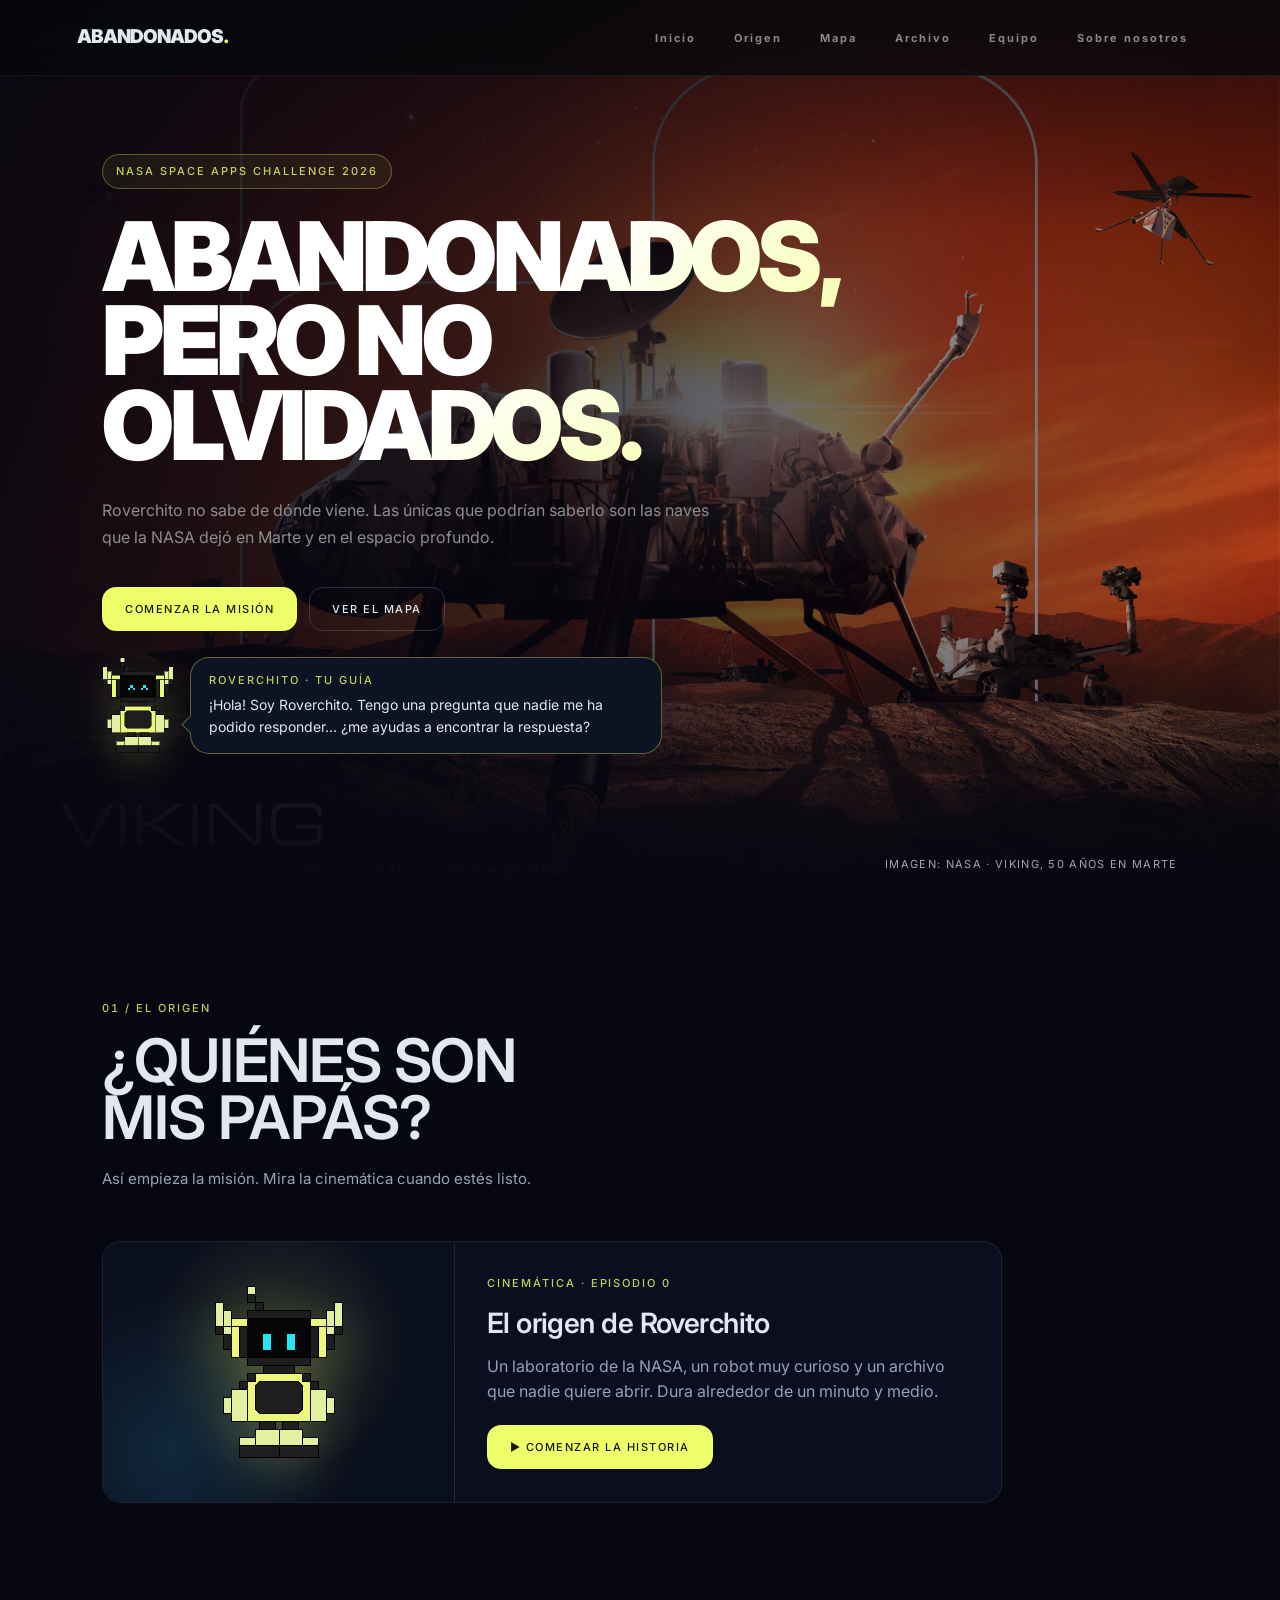
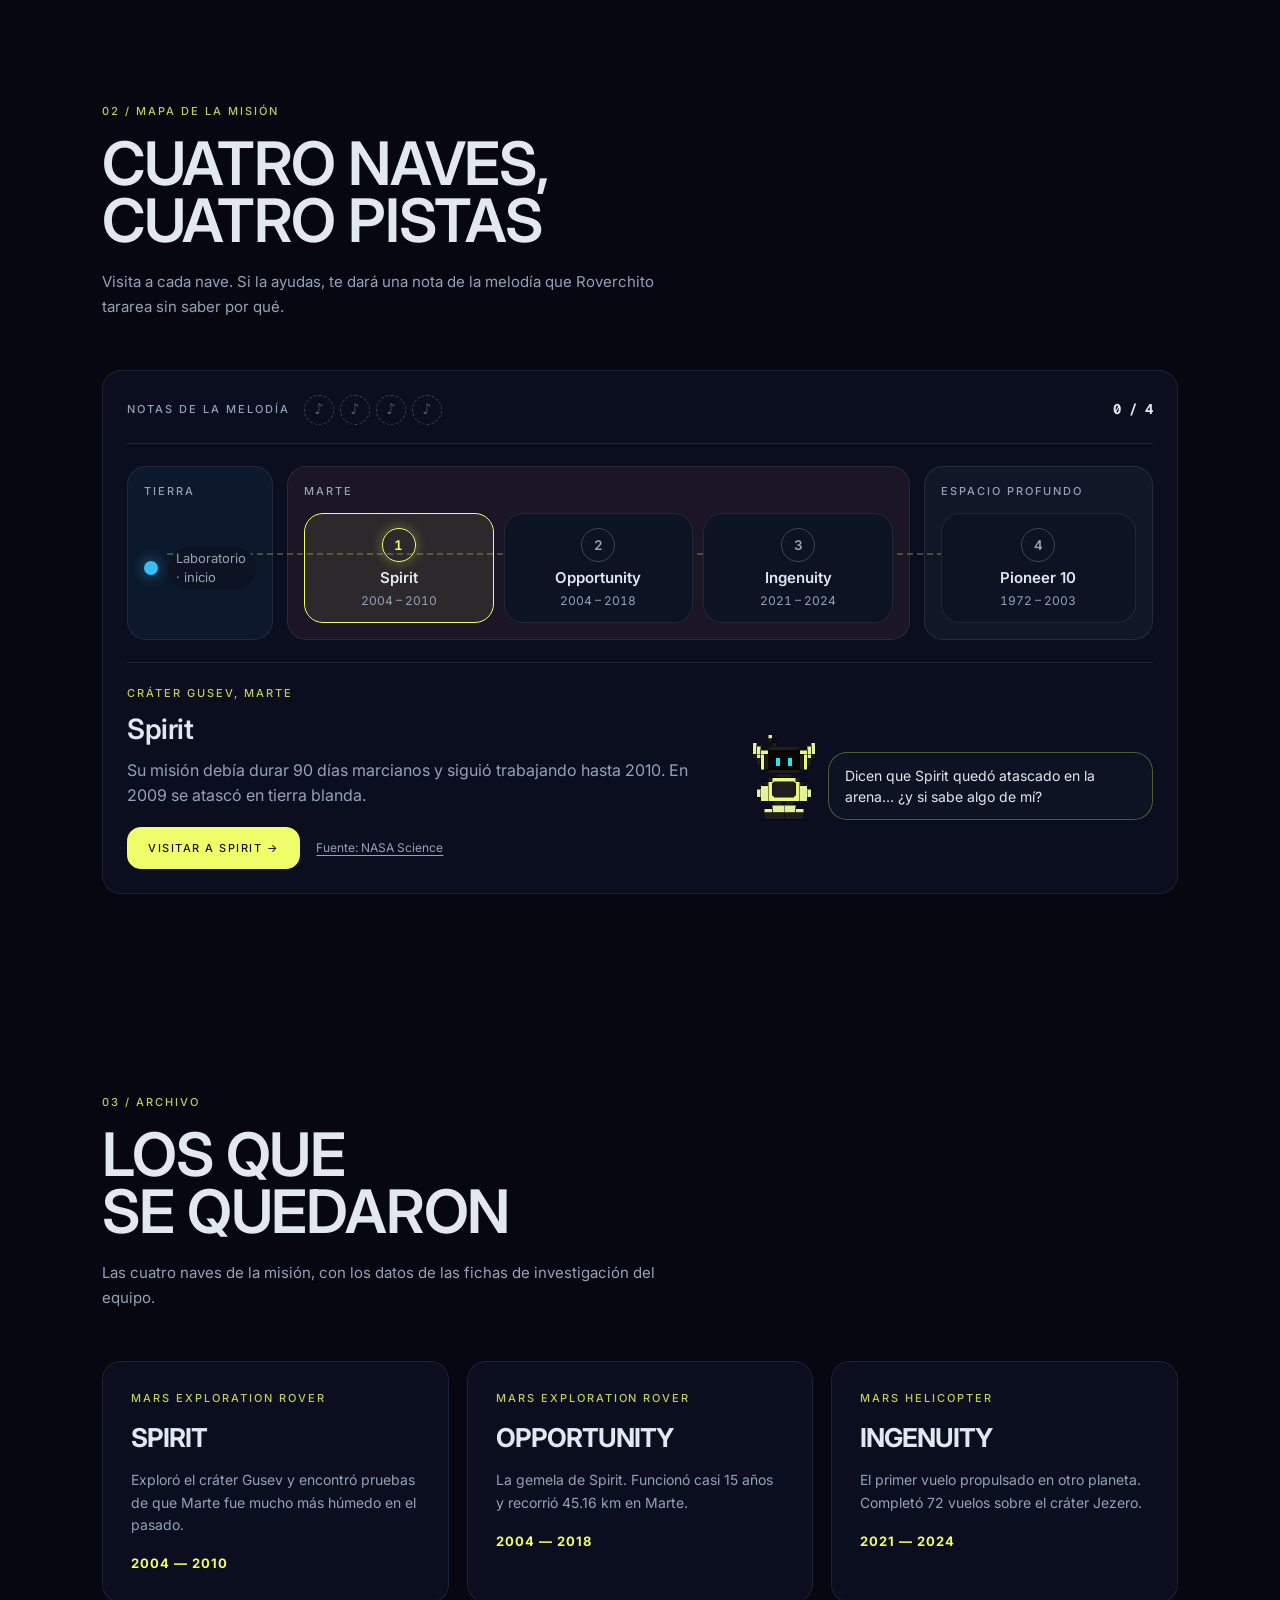
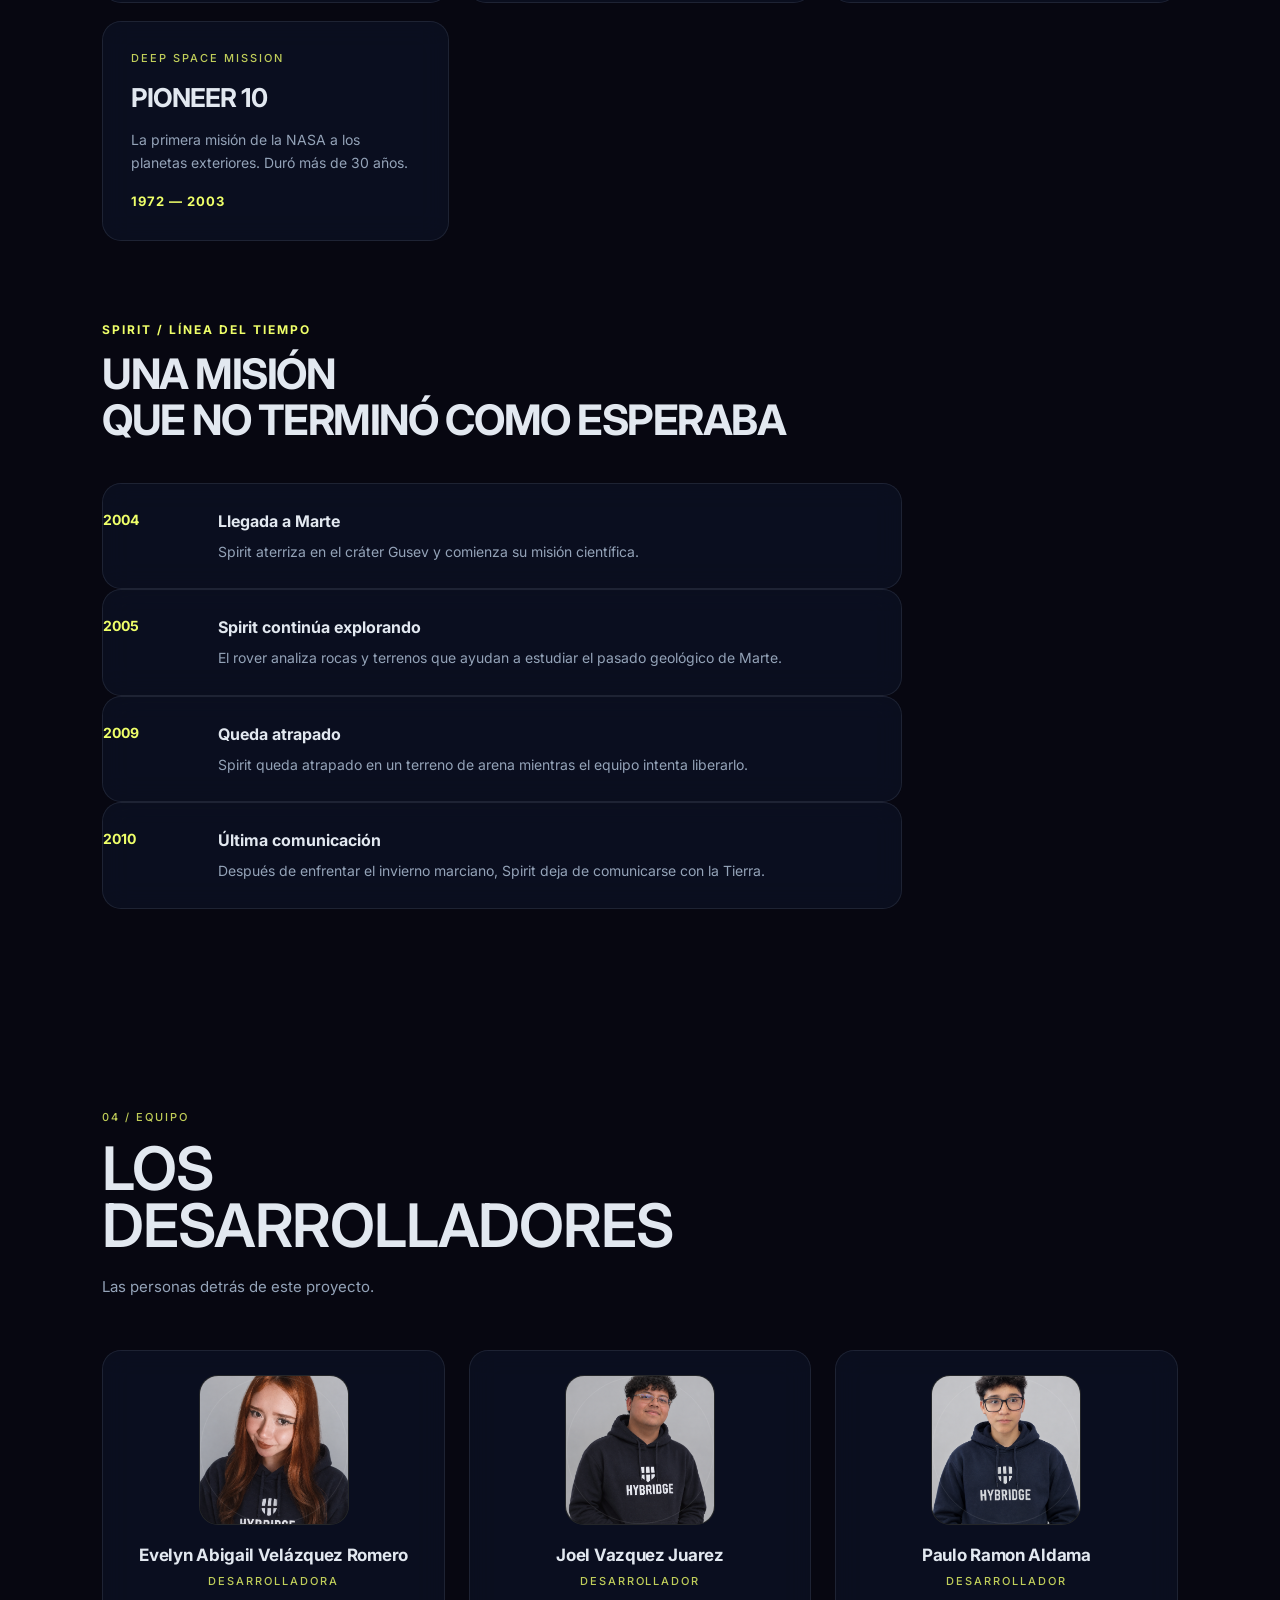
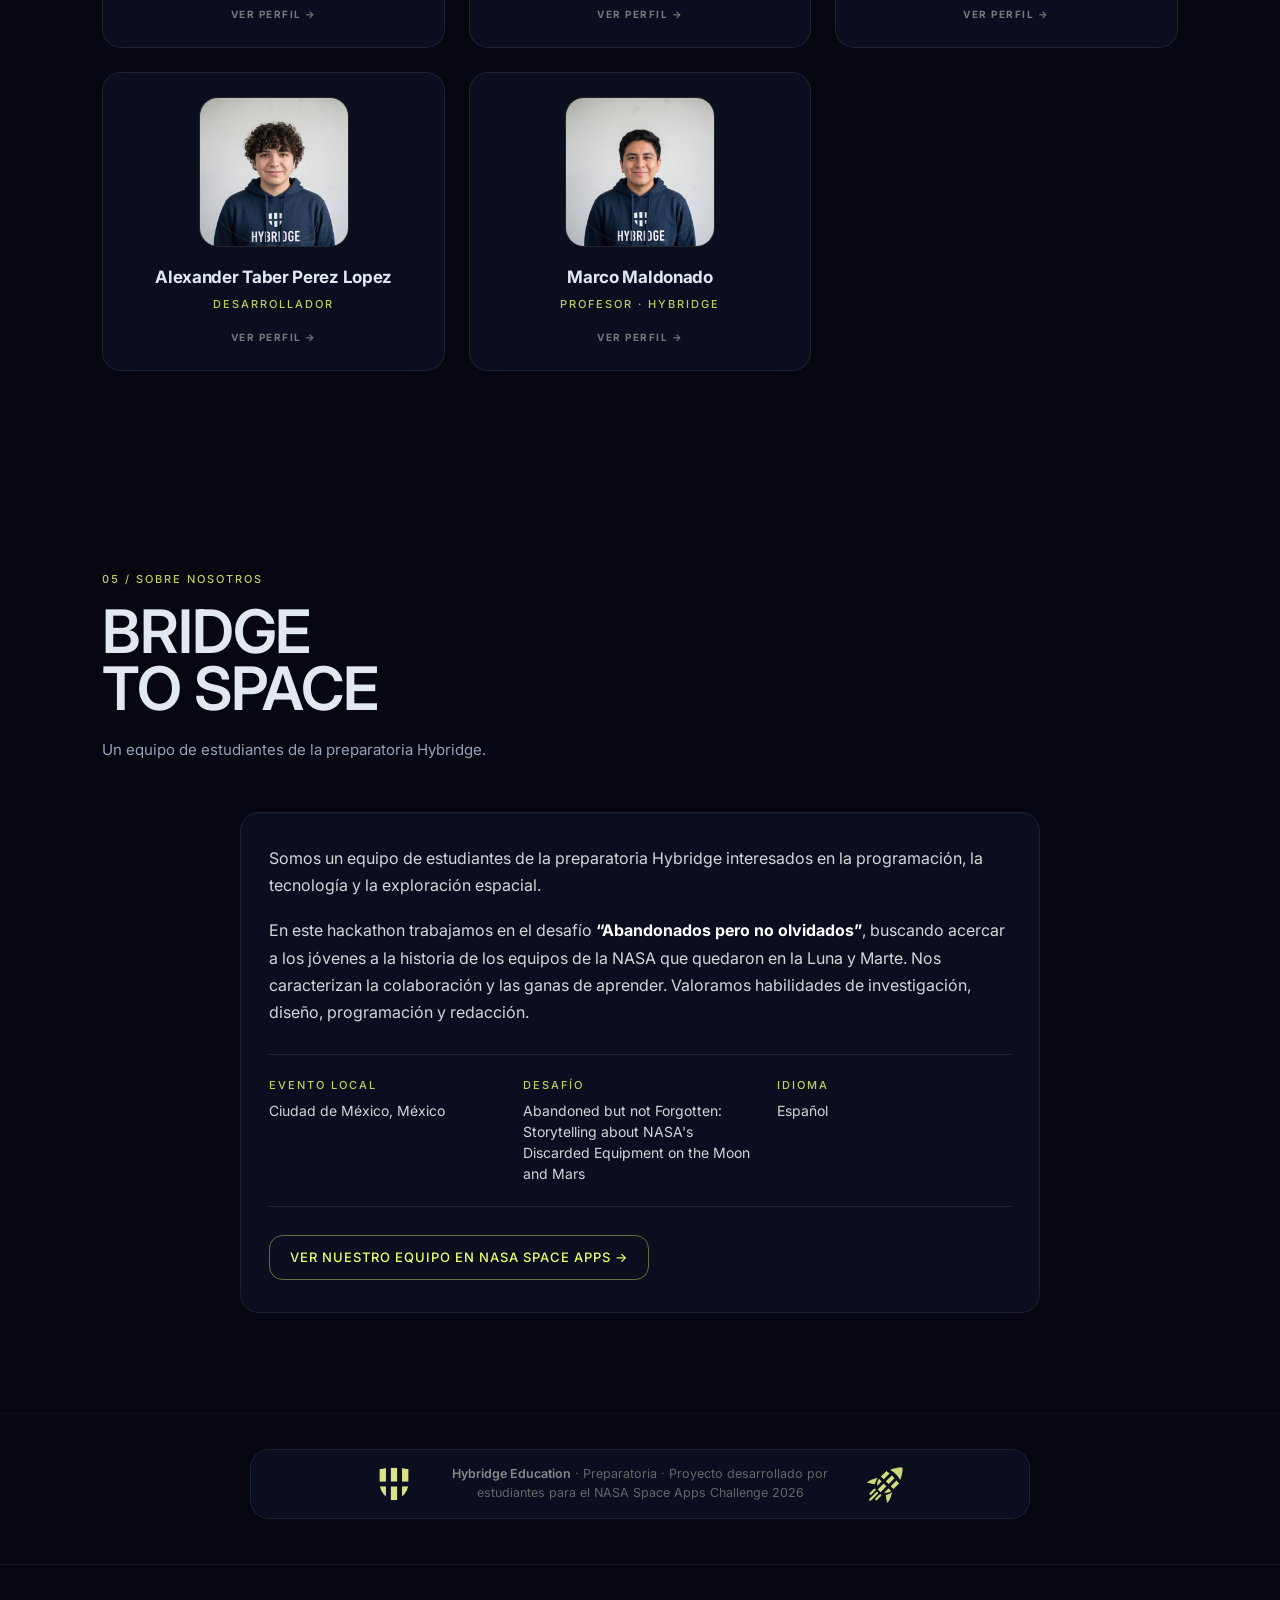
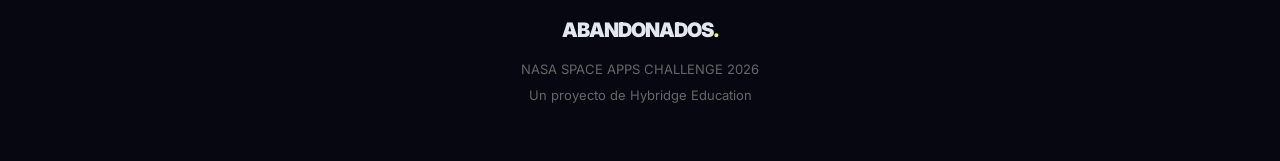
==== index.html @ 4711570e "Cinemática: voces diferenciadas y animación de acceso a la memoria - Narrador, Roverchito y Control " ====
<!DOCTYPE html>
<html lang="es">

<head>
    <meta charset="UTF-8">
    <meta name="viewport" content="width=device-width, initial-scale=1.0">

    <title>Abandonados, pero no olvidados</title>

    <link rel="preconnect" href="https://fonts.googleapis.com">
    <link rel="preconnect" href="https://fonts.gstatic.com" crossorigin>
    <link href="https://fonts.googleapis.com/css2?family=Inter:wght@400;500;600;700;900&family=Geist+Mono:wght@400;500&display=swap" rel="stylesheet">
    <meta name="color-scheme" content="dark">
    <link rel="stylesheet" href="style.css">
</head>

<body>


<!-- =========================================
     INTRO
========================================= -->

<div id="intro">

    <div class="intro-content">

        <div class="intro-line"></div>

        <div class="intro-small">
            HYBRIDGE EDUCATION PRESENTS
        </div>

        <div class="intro-title">
            BRIDGE <span>TO</span> SPACE
        </div>

        <div class="intro-subtitle">
            NASA SPACE APPS CHALLENGE 2026
        </div>

        <div class="intro-logo">
            ABANDONADOS<span>.</span>
        </div>

    </div>

</div>


<!-- =========================================
     HEADER
========================================= -->

<header>

    <div
        class="logo"
        onclick="location.reload()"
        style="cursor: pointer;"
    >
        ABANDONADOS<span>.</span>
    </div>

    <nav>

        <button onclick="goTo('inicio')">
            Inicio
        </button>

        <button onclick="goTo('origen')">
            Origen
        </button>

        <button onclick="goTo('mapa')">
            Mapa
        </button>

        <button onclick="goTo('archivo')">
            Archivo
        </button>

        <button onclick="goTo('equipo')">
            Equipo
        </button>

        <button onclick="goTo('sobre-nosotros')">
            Sobre nosotros
        </button>

    </nav>

</header>


<!-- =========================================
     HERO
========================================= -->

<section id="inicio" class="hero">

    <div class="hero-content">

        <div class="badge">
            NASA SPACE APPS CHALLENGE 2026
        </div>

        <h1>
            ABANDONADOS,<br>
            PERO NO OLVIDADOS.
        </h1>

        <p>
            Roverchito no sabe de dónde viene. Las únicas que podrían
            saberlo son las naves que la NASA dejó en Marte y en el
            espacio profundo.
        </p>

        <div class="hero-buttons">

            <button
                class="primary-btn"
                onclick="Cinematica.abrir()"
            >
                COMENZAR LA MISIÓN
            </button>

            <button
                class="secondary-btn"
                onclick="goTo('mapa')"
            >
                VER EL MAPA
            </button>

        </div>

        <!-- ROVERCHITO: guía que cuenta las historias -->
        <div class="guide-intro">

            <div
                class="guide-avatar"
                data-roverchito
                data-mood="happy"
            ></div>

            <div class="guide-bubble">
                <span class="guide-name">ROVERCHITO · TU GUÍA</span>
                <p>
                    ¡Hola! Soy Roverchito. Tengo una pregunta que nadie
                    me ha podido responder… ¿me ayudas a encontrar la respuesta?
                </p>
            </div>

        </div>

    </div>

    <a
        class="hero-credit"
        href="https://science.nasa.gov/mission/viking/"
        target="_blank"
        rel="noopener noreferrer"
    >
        Imagen: NASA · Viking, 50 años en Marte
    </a>

</section>


<!-- =========================================
     ORIGEN (Acto 1 de la historia)
========================================= -->

<section id="origen">

    <div class="section-header">

        <span>
            01 / EL ORIGEN
        </span>

        <h2>
            ¿QUIÉNES SON<br>
            MIS PAPÁS?
        </h2>

        <p>
            Así empieza la misión. Mira la cinemática cuando estés listo.
        </p>

    </div>

    <!-- PÓSTER: el usuario decide cuándo empieza la cinemática -->
    <div class="cine-poster">

        <div class="cine-poster-art" aria-hidden="true">
            <div class="cine-poster-avatar" data-roverchito data-mood="neutral"></div>
        </div>

        <div class="cine-poster-info">
            <span class="cine-poster-kicker">CINEMÁTICA · EPISODIO 0</span>
            <h3>El origen de Roverchito</h3>
            <p>
                Un laboratorio de la NASA, un robot muy curioso y un archivo
                que nadie quiere abrir. Dura alrededor de un minuto y medio.
            </p>
            <div class="cine-poster-actions">
                <button class="primary-btn cine-play" type="button" onclick="Cinematica.abrir()">
                    ▶ COMENZAR LA HISTORIA
                </button>
                <button class="secondary-btn cine-to-map" type="button" onclick="goTo('mapa')" hidden>
                    IR AL MAPA
                </button>
            </div>
        </div>

    </div>

    <!-- GUION de la cinemática. Sin JavaScript se lee aquí mismo;
         con JavaScript, cinematica.js lo reproduce a pantalla completa.
         data-type: narrador | roverchito | control | memoria
         data-place: dónde ocurre la escena · data-note: a quién se dirige -->
    <ol class="cine-script" id="cine-script">

        <li data-type="narrador" data-mood="neutral" data-scene="lab" data-place="LABORATORIO DE LA NASA · 2040">
            <strong>Narrador:</strong>
            Roverchito es un robot con pocos meses de vida, todavía en
            desarrollo y muy curioso. Tú eres la científica o el científico que lo cuida.
        </li>

        <li data-type="roverchito" data-mood="happy" data-scene="lab" data-place="LABORATORIO DE LA NASA · 2040">
            <strong>Roverchito:</strong>
            ¡Todos los robots del laboratorio tienen en su ficha el nombre
            de quien los construyó! Voy a revisar mi memoria…
        </li>

        <li data-type="memoria" data-mood="neutral" data-scene="file" data-place="MEMORIA INTERNA DE ROVERCHITO">
            <strong>Memoria de Roverchito:</strong>
            <span data-label="UNIDAD">ROVERCHITO</span> ·
            <span data-label="ESTADO">EN DESARROLLO</span> ·
            <span data-label="ORIGEN" data-alert>MÚLTIPLES FUENTES — ACCESO RESTRINGIDO</span>
        </li>

        <li data-type="roverchito" data-mood="sad" data-scene="night" data-place="LABORATORIO DE LA NASA · ESA NOCHE" data-note="TE PREGUNTA A TI">
            <strong>Roverchito:</strong>
            Oye… ¿tú sabes quiénes son mis papás?
        </li>

        <li data-type="narrador" data-mood="neutral" data-scene="control" data-place="CONTROL DE MISIÓN · AL DÍA SIGUIENTE">
            <strong>Narrador:</strong>
            Al día siguiente, Roverchito y tú van juntos a Control de Misión
            a buscar respuestas.
        </li>

        <li data-type="control" data-mood="neutral" data-scene="control" data-place="CONTROL DE MISIÓN · AL DÍA SIGUIENTE">
            <strong>Control de Misión:</strong>
            No podemos abrir tu archivo todavía. Pero las naves que enviamos
            a Marte y al espacio profundo podrían saber de dónde vienes.
            Muchas siguen allá, en silencio. Ve a visitarlas.
        </li>

        <li data-type="roverchito" data-mood="happy" data-scene="space" data-place="RUMBO A LA MISIÓN" data-note="TE PREGUNTA A TI">
            <strong>Roverchito:</strong>
            ¿Vienes conmigo? ¡Te ayudo si me ayudas!
        </li>

    </ol>

</section>


<!-- =========================================
     MAPA DE LA MISIÓN (Acto 2)
     4 de los 10 dispositivos de las fichas
========================================= -->

<section id="mapa">

    <div class="section-header">

        <span>
            02 / MAPA DE LA MISIÓN
        </span>

        <h2>
            CUATRO NAVES,<br>
            CUATRO PISTAS
        </h2>

        <p>
            Visita a cada nave. Si la ayudas, te dará una nota de la
            melodía que Roverchito tararea sin saber por qué.
        </p>

    </div>

    <div class="mission-map">

        <div class="map-melody">
            <span class="map-melody-label">NOTAS DE LA MELODÍA</span>
            <div class="map-notes" id="map-notes" aria-hidden="true">
                <span class="map-note" data-device="spirit">♪</span>
                <span class="map-note" data-device="opportunity">♪</span>
                <span class="map-note" data-device="ingenuity">♪</span>
                <span class="map-note" data-device="pioneer10">♪</span>
            </div>
            <strong class="map-melody-count" id="map-melody-count">0 / 4</strong>
        </div>

        <div class="map-route">

            <div class="map-zone map-zone--earth">
                <span class="map-zone-name">TIERRA</span>
                <div class="map-start">
                    <span class="map-start-dot"></span>
                    <span>Laboratorio · inicio</span>
                </div>
            </div>

            <div class="map-zone map-zone--mars">
                <span class="map-zone-name">MARTE</span>
                <div class="map-stops">
                    <button class="map-stop is-available is-selected" type="button" data-device="spirit" aria-pressed="true">
                        <span class="map-stop-num">1</span>
                        <span class="map-stop-name">Spirit</span>
                        <span class="map-stop-years">2004 – 2010</span>
                    </button>
                    <button class="map-stop" type="button" data-device="opportunity" aria-pressed="false">
                        <span class="map-stop-num">2</span>
                        <span class="map-stop-name">Opportunity</span>
                        <span class="map-stop-years">2004 – 2018</span>
                    </button>
                    <button class="map-stop" type="button" data-device="ingenuity" aria-pressed="false">
                        <span class="map-stop-num">3</span>
                        <span class="map-stop-name">Ingenuity</span>
                        <span class="map-stop-years">2021 – 2024</span>
                    </button>
                </div>
            </div>

            <div class="map-zone map-zone--deep">
                <span class="map-zone-name">ESPACIO PROFUNDO</span>
                <div class="map-stops">
                    <button class="map-stop" type="button" data-device="pioneer10" aria-pressed="false">
                        <span class="map-stop-num">4</span>
                        <span class="map-stop-name">Pioneer 10</span>
                        <span class="map-stop-years">1972 – 2003</span>
                    </button>
                </div>
            </div>

        </div>

        <!-- Detalle de la parada elegida (lo actualiza mision.js) -->
        <div class="map-detail" id="map-detail" aria-live="polite">

            <div class="map-detail-info">
                <span class="map-detail-place" id="map-detail-place">CRÁTER GUSEV, MARTE</span>
                <h3 id="map-detail-name">Spirit</h3>
                <p id="map-detail-text">
                    Su misión debía durar 90 días marcianos y siguió trabajando
                    hasta 2010. En 2009 se atascó en tierra blanda.
                </p>
                <div class="map-detail-actions">
                    <a class="primary-btn" id="map-detail-play" href="niveles/spirit/index.html">VISITAR A SPIRIT →</a>
                    <span class="map-detail-soon" id="map-detail-soon" hidden>PRÓXIMAMENTE</span>
                    <a class="map-detail-source" id="map-detail-source" href="https://science.nasa.gov/mission/mer-spirit/" target="_blank" rel="noopener noreferrer">Fuente: NASA Science</a>
                </div>
            </div>

            <div class="map-detail-guide">
                <div class="map-guide-avatar" id="map-guide-avatar" data-roverchito data-mood="neutral"></div>
                <p class="map-guide-bubble" id="map-guide-text">
                    Dicen que Spirit quedó atascado en la arena… ¿y si sabe algo de mí?
                </p>
            </div>

        </div>

    </div>

</section>


<!-- =========================================
     ARCHIVO
========================================= -->

<section id="archivo">

    <div class="section-header">

        <span>
            03 / ARCHIVO
        </span>

        <h2>
            LOS QUE<br>
            SE QUEDARON
        </h2>

        <p>
            Las cuatro naves de la misión, con los datos de las
            fichas de investigación del equipo.
        </p>

    </div>


    <div class="archive-grid">

        <div class="archive-card">
            <span>MARS EXPLORATION ROVER</span>
            <h3>SPIRIT</h3>
            <p>
                Exploró el cráter Gusev y encontró pruebas de que
                Marte fue mucho más húmedo en el pasado.
            </p>
            <strong>2004 — 2010</strong>
        </div>

        <div class="archive-card">
            <span>MARS EXPLORATION ROVER</span>
            <h3>OPPORTUNITY</h3>
            <p>
                La gemela de Spirit. Funcionó casi 15 años y recorrió
                45.16 km en Marte.
            </p>
            <strong>2004 — 2018</strong>
        </div>

        <div class="archive-card">
            <span>MARS HELICOPTER</span>
            <h3>INGENUITY</h3>
            <p>
                El primer vuelo propulsado en otro planeta.
                Completó 72 vuelos sobre el cráter Jezero.
            </p>
            <strong>2021 — 2024</strong>
        </div>

        <div class="archive-card">
            <span>DEEP SPACE MISSION</span>
            <h3>PIONEER 10</h3>
            <p>
                La primera misión de la NASA a los planetas exteriores.
                Duró más de 30 años.
            </p>
            <strong>1972 — 2003</strong>
        </div>

    </div>


    <!-- TIMELINE -->

    <div class="timeline">

        <div class="timeline-title">

            <span>
                SPIRIT / LÍNEA DEL TIEMPO
            </span>

            <h2>
                UNA MISIÓN<br>
                QUE NO TERMINÓ COMO ESPERABA
            </h2>

        </div>


        <div class="timeline-item">

            <div class="timeline-year">
                2004
            </div>

            <div>

                <h3>
                    Llegada a Marte
                </h3>

                <p>
                    Spirit aterriza en el cráter Gusev
                    y comienza su misión científica.
                </p>

            </div>

        </div>


        <div class="timeline-item">

            <div class="timeline-year">
                2005
            </div>

            <div>

                <h3>
                    Spirit continúa explorando
                </h3>

                <p>
                    El rover analiza rocas y terrenos que ayudan
                    a estudiar el pasado geológico de Marte.
                </p>

            </div>

        </div>


        <div class="timeline-item">

            <div class="timeline-year">
                2009
            </div>

            <div>

                <h3>
                    Queda atrapado
                </h3>

                <p>
                    Spirit queda atrapado en un terreno de arena
                    mientras el equipo intenta liberarlo.
                </p>

            </div>

        </div>


        <div class="timeline-item">

            <div class="timeline-year">
                2010
            </div>

            <div>

                <h3>
                    Última comunicación
                </h3>

                <p>
                    Después de enfrentar el invierno marciano,
                    Spirit deja de comunicarse con la Tierra.
                </p>

            </div>

        </div>

    </div>

</section>


<!-- =========================================
     EQUIPO
========================================= -->

<section id="equipo">

    <div class="section-header">

        <span>
            04 / EQUIPO
        </span>

        <h2>
            LOS<br>
            DESARROLLADORES
        </h2>

        <p>
            Las personas detrás de este proyecto.
        </p>

    </div>


    <div class="team-grid">


        <!-- EVELYN -->

        <div
            class="team-card"
            onclick="openTeamModal('modal-evelyn')"
        >

            <div class="team-photo">

                <img
                    src="img/equipo/Evelyn%20Velazquez.png"
                    alt="Evelyn Velazquez"
                    onerror="this.style.display='none'"
                >

            </div>

            <h3>
                Evelyn Abigail Velázquez Romero
            </h3>

            <span>
                DESARROLLADORA
            </span>

            <div class="team-open">
                VER PERFIL →
            </div>

        </div>


        <!-- JOEL -->

        <div
            class="team-card"
            onclick="openTeamModal('modal-joel')"
        >

            <div class="team-photo">

                <img
                    src="img/equipo/Joel%20Vazquez%20Juarez.png"
                    alt="Joel Vazquez Juarez"
                    onerror="this.style.display='none'"
                >

            </div>

            <h3>
                Joel Vazquez Juarez
            </h3>

            <span>
                DESARROLLADOR
            </span>

            <div class="team-open">
                VER PERFIL →
            </div>

        </div>


        <!-- PAULO -->

        <div
            class="team-card"
            onclick="openTeamModal('modal-paulo')"
        >

            <div class="team-photo">

                <img
                    src="img/equipo/Paulo%20Ramon%20Aldama.png"
                    alt="Paulo Ramon Aldama"
                    onerror="this.style.display='none'"
                >

            </div>

            <h3>
                Paulo Ramon Aldama
            </h3>

            <span>
                DESARROLLADOR
            </span>

            <div class="team-open">
                VER PERFIL →
            </div>

        </div>


        <!-- ALEXANDER -->

        <div
            class="team-card"
            onclick="openTeamModal('modal-alexander')"
        >

            <div class="team-photo">

                <img
                    src="img/equipo/Alexander%20Taber%20Perez%20Lopez.jpg"
                    alt="Alexander Taber Perez Lopez"
                    onerror="this.style.display='none'"
                >

            </div>

            <h3>
                Alexander Taber Perez Lopez
            </h3>

            <span>
                DESARROLLADOR
            </span>

            <div class="team-open">
                VER PERFIL →
            </div>

        </div>


        <!-- MARCO -->

        <div
            class="team-card"
            onclick="openTeamModal('modal-marco')"
        >

            <div class="team-photo">

                <img
                    src="img/equipo/Marco%20Maldonado.jpg"
                    alt="Marco Maldonado"
                    onerror="this.style.display='none'"
                >

            </div>

            <h3>
                Marco Maldonado
            </h3>

            <span>
                PROFESOR · HYBRIDGE
            </span>

            <div class="team-open">
                VER PERFIL →
            </div>

        </div>

    </div>

</section>


<!-- =========================================
     SOBRE NOSOTROS
========================================= -->

<section id="sobre-nosotros">

    <div class="section-header">

        <span>
            05 / SOBRE NOSOTROS
        </span>

        <h2>
            BRIDGE<br>
            TO SPACE
        </h2>

        <p>
            Un equipo de estudiantes de la preparatoria Hybridge.
        </p>

    </div>

    <div class="about-box">

        <p>
            Somos un equipo de estudiantes de la preparatoria
            Hybridge interesados en la programación, la tecnología
            y la exploración espacial.
        </p>

        <p>
            En este hackathon trabajamos en el desafío
            <strong>“Abandonados pero no olvidados”</strong>,
            buscando acercar a los jóvenes a la historia de los
            equipos de la NASA que quedaron en la Luna y Marte.
            Nos caracterizan la colaboración y las ganas de aprender.
            Valoramos habilidades de investigación, diseño,
            programación y redacción.
        </p>

        <div class="about-info">

            <div>
                <span>EVENTO LOCAL</span>
                Ciudad de México, México
            </div>

            <div>
                <span>DESAFÍO</span>
                Abandoned but not Forgotten: Storytelling about
                NASA's Discarded Equipment on the Moon and Mars
            </div>

            <div>
                <span>IDIOMA</span>
                Español
            </div>

        </div>

        <a
            class="about-link"
            href="https://www.spaceappschallenge.org/2026/find-a-team/bridge-to-space/"
            target="_blank"
            rel="noopener noreferrer"
        >
            VER NUESTRO EQUIPO EN NASA SPACE APPS →
        </a>

    </div>

</section>


<!-- =========================================
     HYBRIDGE
========================================= -->

<div class="hybridge-note">

    <div class="hybridge-inner">

        <img
            src="img/logos/Hybridge.png"
            alt="Hybridge Education"
            class="hybridge-logo"
            onerror="this.style.display='none'"
        >

        <p>
            <strong>Hybridge Education</strong>
            · Preparatoria ·
            Proyecto desarrollado por estudiantes para el
            NASA Space Apps Challenge 2026
        </p>

        <img
            src="img/logos/logo-equipo.png"
            alt="Logo del equipo"
            class="hybridge-logo"
            onerror="this.style.display='none'"
        >

    </div>

</div>


<!-- =========================================
     FOOTER
========================================= -->

<footer>

    <div class="footer-logo">
        ABANDONADOS<span>.</span>
    </div>

    <p>
        NASA SPACE APPS CHALLENGE 2026
    </p>

    <p>
        Un proyecto de Hybridge Education
    </p>

</footer>


<!-- =========================================
     MODAL GENERAL
========================================= -->

<div id="modal" class="modal">

    <div class="modal-box">

        <button
            class="modal-close"
            onclick="closeModal()"
        >
            ×
        </button>

        <span>
            ARCHIVO
        </span>

        <h2 id="modal-title">
            Próximamente
        </h2>

        <p>
            Esta historia todavía está en desarrollo.
            Muy pronto podrás explorar esta misión.
        </p>

        <button
            class="primary-btn"
            onclick="closeModal()"
        >
            ENTENDIDO
        </button>

    </div>

</div>


<!-- =========================================
     MODAL EVELYN
========================================= -->

<div
    id="modal-evelyn"
    class="modal team-modal-overlay"
>

    <div class="modal-box team-modal">

        <button
            class="modal-close"
            onclick="closeTeamModal('modal-evelyn')"
        >
            ×
        </button>

        <div class="team-modal-photo">

            <img
                src="img/equipo/Evelyn%20Velazquez.png"
                alt="Evelyn Velazquez"
                onerror="this.style.display='none'"
            >

        </div>

        <span class="team-role">
            DESARROLLADORA
        </span>

        <h2>
            Evelyn Abigail Velázquez Romero
        </h2>

        <div class="team-divider"></div>

        <p>
            Soy estudiante de la preparatoria Hybridge.
            Actualmente estoy aprendiendo desarrollo web.
            Aún soy principiante, pero me gusta experimentar,
            aprender cosas nuevas y seguir mejorando.
        </p>

    </div>

</div>


<!-- =========================================
     MODAL JOEL
========================================= -->

<div
    id="modal-joel"
    class="modal team-modal-overlay"
>

    <div class="modal-box team-modal">

        <button
            class="modal-close"
            onclick="closeTeamModal('modal-joel')"
        >
            ×
        </button>

        <div class="team-modal-photo">

            <img
                src="img/equipo/Joel%20Vazquez%20Juarez.png"
                alt="Joel Vazquez Juarez"
                onerror="this.style.display='none'"
            >

        </div>

        <span class="team-role">
            DESARROLLADOR
        </span>

        <h2>
            Joel Vazquez Juarez
        </h2>

        <div class="team-divider"></div>

        <p>
            Soy estudiante de Hybridge Education y también estudio
            música en el Conservatorio. Me gusta mucho aprender sobre
            programación y enfrentarme a nuevos retos.

            Me interesa la tecnología y soy de los que prefieren
            desarmar algo para entender cómo funciona y ver si pueden
            arreglarlo. También me gusta crear mis propias soluciones:
            si no encuentro una aplicación que haga lo que necesito,
            intento hacerla yo mismo.
        </p>

    </div>

</div>


<!-- =========================================
     MODAL PAULO
========================================= -->

<div
    id="modal-paulo"
    class="modal team-modal-overlay"
>

    <div class="modal-box team-modal">

        <button
            class="modal-close"
            onclick="closeTeamModal('modal-paulo')"
        >
            ×
        </button>

        <div class="team-modal-photo">

            <img
                src="img/equipo/Paulo%20Ramon%20Aldama.png"
                alt="Paulo Ramon Aldama"
                onerror="this.style.display='none'"
            >

        </div>

        <span class="team-role">
            DESARROLLADOR
        </span>

        <h2>
            Paulo Ramon Aldama
        </h2>

        <div class="team-divider"></div>

        <p>
            Soy Paulo Ramón Aldama, estudiante de Hybridge.
            Ex experto en programación, me gusta aprender cosas nuevas,
            salir de mi zona de confort y sobre todo seguir mejorando.

            Programador de robots de LEGO, juegos en Scratch.
            Sé arreglar casi cualquier elemento electrónico.
        </p>

    </div>

</div>


<!-- =========================================
     MODAL ALEXANDER
========================================= -->

<div
    id="modal-alexander"
    class="modal team-modal-overlay"
>

    <div class="modal-box team-modal">

        <button
            class="modal-close"
            onclick="closeTeamModal('modal-alexander')"
        >
            ×
        </button>

        <div class="team-modal-photo">

            <img
                src="img/equipo/Alexander%20Taber%20Perez%20Lopez.jpg"
                alt="Alexander Taber Perez Lopez"
                onerror="this.style.display='none'"
            >

        </div>

        <span class="team-role">
            DESARROLLADOR
        </span>

        <h2>
            Alexander Taber Perez Lopez
        </h2>

        <div class="team-divider"></div>

        <p>
            Soy Alexander Taber Pérez López, estudiante de la
            preparatoria Hybridge. Me interesa la tecnología y el
            desarrollo de proyectos, me gusta aprender cosas nuevas,
            enfrentar retos y seguir mejorando cada día.
        </p>

    </div>

</div>


<!-- =========================================
     MODAL MARCO
========================================= -->

<div
    id="modal-marco"
    class="modal team-modal-overlay"
>

    <div class="modal-box team-modal">

        <button
            class="modal-close"
            onclick="closeTeamModal('modal-marco')"
        >
            ×
        </button>

        <div class="team-modal-photo">

            <img
                src="img/equipo/Marco%20Maldonado.jpg"
                alt="Marco Maldonado"
                onerror="this.style.display='none'"
            >

        </div>

        <span class="team-role">
            PROFESOR · HYBRIDGE
        </span>

        <h2>
            Marco Maldonado
        </h2>

        <div class="team-divider"></div>

        <p>
            Marco es profesor de la preparatoria Hybridge y un
            apasionado de la tecnología y la programación. Su
            fascinación por la optimización de código y procesos lo
            llevó a estudiar Ingeniería en Sistemas Computacionales
            en el Instituto Politécnico Nacional, donde encontró la
            manera de convertir su curiosidad en soluciones
            eficientes.

            Siempre está aprendiendo algo nuevo, perfeccionando
            herramientas y explorando nuevas formas de hacer las
            cosas más simples y efectivas. Si tienes una duda sobre
            tecnología, seguro que él tiene la respuesta.

            Cuando no está programando, lo más probable es que lo
            encuentres disfrutando de sus videojuegos favoritos:
            Age of Empires II, Fortnite, Minecraft y Super Smash
            Bros. Ultimate.

            → Marco, por su amor por la IA y los nuevos mundos, será
            tu profesor de Hybridge X 2.0 (Inteligencia Artificial y
            Humanidad).
        </p>

    </div>

</div>


<!-- =========================================
     JAVASCRIPT
========================================= -->

<script>

    /* =========================================
       NAVEGACIÓN
    ========================================= */

    function goTo(id) {

        const section = document.getElementById(id);

        if (!section) return;

        section.scrollIntoView({
            behavior: "smooth"
        });

    }


    /* =========================================
       MODAL GENERAL
    ========================================= */

    function showComing(name) {

        const modal = document.getElementById("modal");
        const title = document.getElementById("modal-title");

        if (!modal) return;

        if (title) {
            title.textContent = name + " — Próximamente";
        }

        modal.classList.add("show");

        document.body.style.overflow = "hidden";

    }


    function closeModal() {

        const modal = document.getElementById("modal");

        if (!modal) return;

        modal.classList.remove("show");

        document.body.style.overflow = "";

    }


    /* =========================================
       MODALES DEL EQUIPO
    ========================================= */

    window.openTeamModal = function (id) {

        console.log("Intentando abrir:", id);

        const modal = document.getElementById(id);

        if (!modal) {

            console.error("No se encontró el modal:", id);

            return;

        }

        document
            .querySelectorAll(".team-modal-overlay")
            .forEach(function (otherModal) {

                otherModal.classList.remove("show");

            });

        modal.classList.add("show");

        document.body.style.overflow = "hidden";

        console.log("Modal abierto:", id);

    };


    window.closeTeamModal = function (id) {

        console.log("Intentando cerrar:", id);

        const modal = document.getElementById(id);

        if (!modal) {

            console.error("No se encontró el modal:", id);

            return;

        }

        modal.classList.remove("show");

        document.body.style.overflow = "";

    };


    /* =========================================
       CERRAR MODALES AL HACER CLICK AFUERA
    ========================================= */

    document.querySelectorAll(".modal").forEach(function (modal) {

        modal.addEventListener("click", function (event) {

            if (event.target === modal) {

                modal.classList.remove("show");

                document.body.style.overflow = "";

            }

        });

    });


    /* =========================================
       ESC PARA CERRAR
    ========================================= */

    document.addEventListener("keydown", function (event) {

        if (event.key !== "Escape") return;

        document
            .querySelectorAll(".modal.show")
            .forEach(function (modal) {

                modal.classList.remove("show");

            });

        document.body.style.overflow = "";

    });

</script>

<script src="roverchito.js"></script>
<script src="mision.js"></script>
<script src="cinematica.js"></script>
</body>
</html>
---- style.css ----
* {
    margin: 0;
    padding: 0;
    box-sizing: border-box;
}

html {
    scroll-behavior: smooth;
}

body {
    font-family: Arial, Helvetica, sans-serif;
    background: #070711;
    color: #f2f2f2;
    overflow-x: hidden;
    line-height: 1.5;
}

button,
input {
    font-family: inherit;
}

button {
    cursor: pointer;
}

a {
    text-decoration: none;
    color: inherit;
}


/* =========================================
   FONDO
========================================= */

body::before {
    content: "";
    position: fixed;
    inset: 0;
    pointer-events: none;
    z-index: -2;

    background:
        radial-gradient(
            circle at 20% 20%,
            rgba(239, 255, 105, 0.08),
            transparent 30%
        ),
        radial-gradient(
            circle at 80% 70%,
            rgba(239, 255, 105, 0.05),
            transparent 30%
        ),
        #070711;
}

body::after {
    content: "";
    position: fixed;
    inset: 0;
    pointer-events: none;
    z-index: -1;
    opacity: 0.25;

    background-image:
        radial-gradient(circle, #fff 1px, transparent 1px);

    background-size: 90px 90px;
}


/* =========================================
   INTRO
========================================= */

#intro {
    position: fixed;
    inset: 0;
    z-index: 9999;

    display: flex;
    align-items: center;
    justify-content: center;

    background: #070711;

    animation:
        introOut 1s ease 4.8s forwards;
}

.intro-content {
    text-align: center;
}

.intro-line {
    width: 0;
    height: 2px;

    background: #efff69;

    margin: 0 auto 25px;

    animation:
        introLine 1s ease 0.3s forwards;
}

.intro-small {
    font-size: 11px;
    letter-spacing: 4px;
    color: #888;

    opacity: 0;
    transform: translateY(15px);

    animation:
        introText 0.8s ease 0.8s forwards;
}

.intro-title {
    margin-top: 14px;

    font-size: clamp(42px, 8vw, 90px);
    font-weight: 900;
    letter-spacing: -5px;

    opacity: 0;
    transform: translateY(20px);

    animation:
        introText 0.9s ease 1.1s forwards;
}

.intro-title span {
    color: #efff69;
}

.intro-subtitle {
    margin-top: 18px;

    font-size: 11px;
    letter-spacing: 4px;
    color: #777;

    opacity: 0;
    transform: translateY(15px);

    animation:
        introText 0.8s ease 1.6s forwards;
}

.intro-logo {
    margin-top: 50px;

    font-size: clamp(28px, 5vw, 42px);
    font-weight: 900;
    letter-spacing: -1.5px;

    opacity: 0;
    transform: translateY(20px);

    animation:
        introText 0.9s ease 2.6s forwards;
}

.intro-logo span {
    color: #efff69;
}

@keyframes introLine {
    to {
        width: 180px;
    }
}

@keyframes introText {
    to {
        opacity: 1;
        transform: translateY(0);
    }
}

@keyframes introOut {
    to {
        opacity: 0;
        visibility: hidden;
    }
}


/* =========================================
   HEADER
========================================= */

header {
    position: fixed;
    top: 0;
    left: 0;
    right: 0;

    height: 76px;

    display: flex;
    align-items: center;
    justify-content: space-between;

    padding: 0 6%;

    background: rgba(5, 7, 10, 0.72);
    backdrop-filter: blur(15px);

    border-bottom:
        1px solid rgba(255, 255, 255, 0.06);

    z-index: 100;
}

.logo {
    font-size: 19px;
    font-weight: 900;
    letter-spacing: -1px;
}

.logo span {
    color: #efff69;
}

nav {
    display: flex;
    gap: 8px;
}

nav button {
    position: relative;

    background: none;
    border: none;

    color: #888;

    padding: 10px 15px;

    font-size: 11px;
    font-weight: bold;
    letter-spacing: 2px;

    transition: 0.3s;
}

nav button::after {
    content: "";

    position: absolute;

    bottom: 2px;
    left: 15px;
    right: 15px;

    height: 1px;

    background: #efff69;

    transform: scaleX(0);
    transform-origin: left;

    transition: 0.3s;
}

nav button:hover {
    color: #fff;
}

nav button:hover::after {
    transform: scaleX(1);
}


/* =========================================
   HERO
========================================= */

.hero {
    min-height: 100vh;

    display: flex;
    align-items: center;

    padding: 130px 8% 100px;

    position: relative;
    overflow: hidden;
}

.hero::before {
    content: "";

    position: absolute;

    width: 500px;
    height: 500px;

    right: -150px;
    top: 15%;

    border-radius: 50%;

    background:
        radial-gradient(
            circle,
            rgba(239, 255, 105, 0.08),
            transparent 65%
        );

    pointer-events: none;
}

.hero-content {
    max-width: 900px;

    opacity: 0;
    transform: translateY(30px);

    animation:
        heroIn 1s ease 3.15s forwards;
}

@keyframes heroIn {
    to {
        opacity: 1;
        transform: translateY(0);
    }
}

.badge {
    display: inline-block;

    margin-bottom: 25px;
    padding: 8px 13px;

    border:
        1px solid rgba(239, 255, 105, 0.4);

    color: #f7ffb0;

    font-size: 10px;
    font-weight: bold;
    letter-spacing: 2px;
}

.hero h1 {
    font-size: clamp(48px, 7.5vw, 105px);
    line-height: 0.88;

    letter-spacing: -5px;
    font-weight: 900;

    background:
        linear-gradient(
            135deg,
            #fff 0%,
            #fff 45%,
            #efff69 100%
        );

    -webkit-background-clip: text;
    background-clip: text;

    color: transparent;
}

.hero p {
    max-width: 620px;

    margin-top: 30px;

    color: #8d8d8d;

    font-size: 16px;
    line-height: 1.7;
}

.hero-buttons {
    display: flex;
    flex-wrap: wrap;

    gap: 12px;

    margin-top: 35px;
}

.primary-btn,
.secondary-btn {
    padding: 14px 22px;

    font-size: 11px;
    font-weight: bold;
    letter-spacing: 1.5px;

    transition: 0.3s;

    border-radius: 2px;
}

.primary-btn {
    background: #efff69;

    border:
        1px solid #efff69;

    color: #fff;
}

.primary-btn:hover {
    background: #f7ffb0;

    transform: translateY(-2px);
}

.secondary-btn {
    background: transparent;

    border:
        1px solid rgba(255,255,255,0.18);

    color: #aaa;
}

.secondary-btn:hover {
    border-color: #efff69;
    color: #fff;
}


/* =========================================
   SECTIONS
========================================= */

section {
    padding: 100px 8%;
}

.section-header {
    margin-bottom: 50px;

    max-width: 700px;
}

.section-header > span {
    display: block;

    color: #efff69;

    font-size: 12px;
    font-weight: bold;
    letter-spacing: 2px;

    margin-bottom: 15px;
}

.section-header h2 {
    font-size: clamp(36px, 5vw, 60px);

    line-height: 0.95;
    letter-spacing: -2px;

    margin-bottom: 20px;
}

.section-header p {
    color: #888;

    font-size: 15px;
    line-height: 1.7;

    max-width: 560px;
}


/* =========================================
   MISSION CARDS
========================================= */

.mission-grid {
    display: grid;

    grid-template-columns:
        repeat(
            auto-fit,
            minmax(220px, 1fr)
        );

    gap: 18px;
}

.mission-card {
    position: relative;

    min-height: 300px;

    padding: 28px;

    background:
        linear-gradient(
            145deg,
            rgba(255,255,255,0.05),
            rgba(255,255,255,0.015)
        );

    border:
        1px solid rgba(255,255,255,0.08);

    transition: 0.35s;

    cursor: pointer;

    display: flex;
    flex-direction: column;

    text-decoration: none;
    color: inherit;
}

.mission-card:hover {
    transform: translateY(-6px);

    border-color:
        rgba(239, 255, 105, 0.4);
}

.mission-card.active {
    border-color:
        rgba(239, 255, 105, 0.5);
}

.mission-number {
    font-size: 12px;

    color: #666;

    font-weight: bold;
    letter-spacing: 1px;

    margin-bottom: 20px;
}

.mission-icon {
    width: 56px;
    height: 56px;

    display: flex;
    align-items: center;
    justify-content: center;

    border-radius: 50%;

    background:
        rgba(239, 255, 105, 0.08);

    font-size: 26px;

    margin-bottom: 18px;
}

.mission-card h3 {
    font-size: 24px;

    letter-spacing: -1px;

    margin-bottom: 8px;
}

.mission-card p {
    color: #888;

    font-size: 13px;

    margin-bottom: auto;
}

.mission-status {
    display: block;

    margin-top: 25px;

    color: #efff69;

    font-size: 11px;
    font-weight: bold;
    letter-spacing: 1px;
}


/* =========================================
   ARCHIVO
========================================= */

.archive-grid {
    display: grid;

    grid-template-columns:
        repeat(
            auto-fit,
            minmax(260px, 1fr)
        );

    gap: 18px;

    margin-bottom: 80px;
}

.archive-card {
    padding: 28px;

    background:
        rgba(255,255,255,0.03);

    border:
        1px solid rgba(255,255,255,0.07);

    transition: 0.3s;
}

.archive-card:hover {
    border-color:
        rgba(239, 255, 105, 0.35);

    transform: translateY(-4px);
}

.archive-card > span {
    display: block;

    color: #777;

    font-size: 10px;
    letter-spacing: 1.5px;

    margin-bottom: 12px;
}

.archive-card h3 {
    font-size: 26px;

    letter-spacing: -1px;

    margin-bottom: 12px;
}

.archive-card p {
    color: #888;

    font-size: 14px;
    line-height: 1.6;

    margin-bottom: 18px;
}

.archive-card strong {
    display: block;

    color: #efff69;

    font-size: 13px;
    letter-spacing: 1px;
}


/* =========================================
   TIMELINE
========================================= */

.timeline {
    max-width: 800px;

    margin-top: 40px;
}

.timeline-title {
    margin-bottom: 40px;
}

.timeline-title span {
    display: block;

    color: #efff69;

    font-size: 12px;
    font-weight: bold;
    letter-spacing: 2px;

    margin-bottom: 12px;
}

.timeline-title h2 {
    font-size: clamp(28px, 4vw, 42px);

    letter-spacing: -1.5px;

    line-height: 1.1;
}

.timeline-item {
    display: grid;

    grid-template-columns: 90px 1fr;

    gap: 25px;

    padding: 25px 0;

    border-bottom:
        1px solid rgba(255,255,255,0.08);
}

.timeline-year {
    color: #efff69;

    font-size: 14px;
    font-weight: bold;
}

.timeline-item h3 {
    font-size: 16px;

    margin-bottom: 8px;
}

.timeline-item p {
    color: #888;

    font-size: 14px;
    line-height: 1.6;
}


/* =========================================
   EQUIPO
========================================= */

.team-grid {
    display: grid;
    grid-template-columns: repeat(3, 1fr);
    gap: 24px;
    width: 100%;
}

@media (max-width: 900px) {
    .team-grid {
        grid-template-columns: repeat(2, 1fr);
    }
}

@media (max-width: 600px) {
    .team-grid {
        grid-template-columns: 1fr;
    }
}

.team-card {
    position: relative;

    text-align: center;

    padding: 24px 20px 25px;

    background:
        linear-gradient(
            145deg,
            rgba(255,255,255,0.05),
            rgba(255,255,255,0.01)
        );

    border:
        1px solid rgba(255,255,255,0.08);

    transition:
        transform 0.35s ease,
        border-color 0.35s ease,
        background 0.35s ease;

    cursor: pointer;
}

.team-card:hover {
    transform: translateY(-6px);

    border-color:
        rgba(239, 255, 105, 0.45);

    background:
        linear-gradient(
            145deg,
            rgba(239, 255, 105, 0.08),
            rgba(255,255,255,0.02)
        );
}


/* FOTO DE LA TARJETA */

.team-photo {
    width: 150px;
    height: 150px;

    margin: 0 auto 20px;

    overflow: hidden;

    border-radius: 4px;

    border:
        1px solid rgba(239, 255, 105, 0.45);

    background: #111;

    position: relative;
}

.team-photo::after {
    content: "";

    position: absolute;

    inset: 0;

    border:
        1px solid rgba(255,255,255,0.08);

    pointer-events: none;
}

.team-photo img {
    width: 100%;
    height: 100%;

    object-fit: cover;

    display: block;

    transition:
        transform 0.5s ease;
}

.team-card:hover .team-photo img {
    transform: scale(1.04);
}


/* NOMBRE */

.team-card h3 {
    font-size: 17px;

    line-height: 1.25;

    letter-spacing: -0.3px;

    margin-bottom: 7px;
}


/* CARGO */

.team-card > span {
    display: block;

    color: #efff69;

    font-size: 10px;

    font-weight: bold;

    letter-spacing: 1.5px;

    margin-bottom: 18px;
}


/* BOTÓN VISUAL */

.team-open {
    color: #777;

    font-size: 10px;

    font-weight: bold;

    letter-spacing: 1.5px;

    transition: 0.3s;
}

.team-card:hover .team-open {
    color: #fff;
}


/* =========================================
   MODAL DE DESARROLLADORES
========================================= */

.team-modal-overlay {
    z-index: 600;
}

.team-modal {
    width: min(430px, 100%);

    max-width: 430px;

    padding: 42px 35px 38px;

    text-align: center;
}


/* =========================================
   FOTO DE LA TARJETA
   REDONDA
========================================= */

.team-photo {
    width: 150px;
    height: 150px;

    margin: 0 auto 20px;

    overflow: hidden;

    border-radius: 50%;

    border:
        1px solid rgba(239, 255, 105, 0.45);

    background: #111;

    position: relative;
}

.team-photo::after {
    content: "";

    position: absolute;

    inset: 0;

    border:
        1px solid rgba(255, 255, 255, 0.08);

    border-radius: 50%;

    pointer-events: none;
}

.team-photo img {
    width: 100%;
    height: 100%;

    object-fit: cover;

    display: block;

    transition:
        transform 0.5s ease;
}

.team-card:hover .team-photo img {
    transform: scale(1.04);
}


/* =========================================
   FOTO DENTRO DEL PERFIL
   CUADRADA Y MÁS GRANDE
========================================= */

.team-modal-photo {
    width: 190px;
    height: 190px;

    margin: 0 auto 25px;

    overflow: hidden;

    border-radius: 5px;

    background: #111;

    border:
        1px solid rgba(239, 255, 105, 0.5);

    box-shadow:
        0 20px 50px rgba(0, 0, 0, 0.5);
}

.team-modal-photo img {
    width: 100%;
    height: 100%;

    object-fit: cover;

    display: block;
}


/* =========================================
   CARGO
========================================= */

.team-role {
    display: block;

    color: #efff69;

    font-size: 10px;

    font-weight: bold;

    letter-spacing: 2px;

    margin-bottom: 10px;
}


/* =========================================
   NOMBRE
========================================= */

.team-modal h2 {
    font-size: 25px;

    line-height: 1.1;

    letter-spacing: -0.8px;

    margin-bottom: 18px;
}


/* =========================================
   SEPARADOR
========================================= */

.team-divider {
    width: 45px;
    height: 1px;

    background: #efff69;

    margin: 0 auto 20px;
}


/* =========================================
   DESCRIPCIÓN
========================================= */

.team-modal p {
    color: #999;

    font-size: 14px;

    line-height: 1.75;

    margin: 0;

    white-space: normal;
}


/* =========================================
   BOTÓN CERRAR
========================================= */

.team-modal .modal-close {
    top: 14px;
    right: 17px;

    font-size: 30px;

    transition: 0.2s;
}

.team-modal .modal-close:hover {
    color: #efff69;

    transform: rotate(90deg);
}


/* =========================================
   RESPONSIVE
========================================= */

@media (max-width: 600px) {

    .team-modal {
        padding: 38px 24px 32px;
    }

    .team-modal-photo {
        width: 160px;
        height: 160px;
    }

    .team-modal h2 {
        font-size: 21px;
    }

    .team-photo {
        width: 140px;
        height: 140px;
    }

}


/* CARGO */

.team-role {
    display: block;

    color: #efff69;

    font-size: 10px;

    font-weight: bold;

    letter-spacing: 2px;

    margin-bottom: 10px;
}


/* NOMBRE */

.team-modal h2 {
    font-size: 25px;

    line-height: 1.1;

    letter-spacing: -0.8px;

    margin-bottom: 18px;
}


/* SEPARADOR */

.team-divider {
    width: 45px;
    height: 1px;

    background: #efff69;

    margin: 0 auto 20px;
}


/* BIO */

.team-modal p {
    color: #999;

    font-size: 14px;

    line-height: 1.75;

    margin: 0;

    white-space: normal;
}


/* BOTÓN CERRAR */

.team-modal .modal-close {
    top: 14px;
    right: 17px;

    font-size: 30px;

    transition: 0.2s;
}

.team-modal .modal-close:hover {
    color: #efff69;

    transform: rotate(90deg);
}


/* =========================================
   HYBRIDGE
========================================= */

.hybridge-note {
    padding: 35px 8% 45px;

    border-top:
        1px solid rgba(255,255,255,0.04);
}

.hybridge-inner {
    max-width: 780px;

    margin: 0 auto;

    display: flex;

    align-items: center;
    justify-content: center;

    gap: 22px;

    flex-wrap: nowrap;
}

.hybridge-logo {
    width: 68px;
    height: 68px;

    object-fit: contain;

    opacity: 0.9;

    flex-shrink: 0;
}

.hybridge-inner p {
    color: #666;

    font-size: 12.5px;
    line-height: 1.5;

    text-align: center;

    max-width: 380px;

    margin: 0;
}

.hybridge-inner strong {
    color: #888;

    font-weight: 600;
}


/* =========================================
   FOOTER
========================================= */

footer {
    padding: 50px 8%;

    border-top:
        1px solid rgba(255,255,255,0.07);

    text-align: center;
}

.footer-logo {
    font-size: 20px;

    font-weight: 900;

    letter-spacing: -1px;

    margin-bottom: 15px;
}

.footer-logo span {
    color: #efff69;
}

footer p {
    color: #666;

    font-size: 13px;

    margin-bottom: 6px;
}


/* =========================================
   MODAL GENERAL
========================================= */

.modal {
    position: fixed;

    inset: 0;

    z-index: 500;

    display: none;

    align-items: center;
    justify-content: center;

    padding: 20px;

    background:
        rgba(0,0,0,0.75);

    backdrop-filter: blur(10px);
}

.modal.show {
    display: flex;
}

.modal-box {
    position: relative;

    width: min(460px, 100%);

    padding: 45px 40px;

    background: #090c10;

    border:
        1px solid rgba(255,255,255,0.1);

    box-shadow:
        0 30px 100px rgba(0,0,0,0.6);

    text-align: center;
}

.modal-close {
    position: absolute;

    top: 12px;
    right: 16px;

    background: none;
    border: none;

    color: #777;

    font-size: 28px;
    line-height: 1;
}

.modal-close:hover {
    color: #fff;
}

.modal-box > span {
    display: block;

    color: #efff69;

    font-size: 11px;

    font-weight: bold;

    letter-spacing: 2px;

    margin-bottom: 12px;
}

.modal-box h2 {
    font-size: 28px;

    letter-spacing: -1px;

    margin-bottom: 15px;
}

.modal-box p {
    color: #888;

    font-size: 14px;

    line-height: 1.6;

    margin-bottom: 30px;
}


/* =========================================
   RESPONSIVE
========================================= */

@media (max-width: 900px) {

    .hero-buttons {
        flex-direction: column;
        align-items: flex-start;
    }

}


/* =========================================
   TABLET / CELULAR
========================================= */

@media (max-width: 600px) {

    header {
        height: 64px;

        padding: 0 5%;
    }

    .logo {
        font-size: 16px;
    }

    nav button {
        padding: 8px 10px;

        font-size: 10px;

        letter-spacing: 1px;
    }

    .hero {
        padding: 110px 6% 70px;
    }

    .hero h1 {
        font-size:
            clamp(40px, 12vw, 60px);

        letter-spacing: -2px;
    }

    section {
        padding: 80px 6%;
    }

    .section-header h2 {
        font-size: 34px;
    }

    .mission-grid {
        grid-template-columns: 1fr;
    }

    .timeline-item {
        grid-template-columns: 70px 1fr;

        gap: 15px;
    }


    /* EQUIPO */

    .team-grid {
        grid-template-columns: 1fr;

        max-width: 300px;

        margin: 0 auto;
    }

    .team-photo {
        width: 140px;
        height: 140px;
    }


    /* MODAL */

    .team-modal {
        padding: 38px 24px 32px;
    }

    .team-modal-photo {
        width: 160px;
        height: 160px;
    }

    .team-modal h2 {
        font-size: 21px;
    }

}


/* =========================================
   CELULAR PEQUEÑO
========================================= */

@media (max-width: 520px) {

    .hybridge-inner {
        flex-direction: column;

        gap: 14px;
    }

    .hybridge-logo {
        width: 54px;
        height: 54px;
    }

}


/* =========================================
   SOBRE NOSOTROS
========================================= */

.about-box {
    max-width: 800px;
    margin: 0 auto;
    padding: 32px 28px;

    background: rgba(255, 255, 255, 0.03);
    border: 1px solid rgba(239, 255, 105, 0.35);
    border-radius: 6px;
}

.about-box p {
    margin-bottom: 18px;
    line-height: 1.7;
    color: #d6d6d6;
}

.about-box strong {
    color: #fff;
}

.about-info {
    display: grid;
    grid-template-columns: repeat(auto-fit, minmax(220px, 1fr));
    gap: 20px;

    margin: 28px 0;
    padding: 22px 0;

    border-top: 1px solid rgba(255, 255, 255, 0.1);
    border-bottom: 1px solid rgba(255, 255, 255, 0.1);

    font-size: 14px;
    color: #d6d6d6;
}

.about-info span {
    display: block;
    margin-bottom: 6px;

    font-size: 11px;
    letter-spacing: 2px;
    color: #efff69;
}

.about-link {
    display: inline-block;
    padding: 12px 20px;

    font-size: 13px;
    letter-spacing: 1px;

    border: 1px solid #efff69;
    border-radius: 4px;
    color: #fff;

    transition: background 0.3s ease;
}

.about-link:hover {
    background: rgba(239, 255, 105, 0.2);
}


/* =========================================
   SISTEMA DE DISEÑO — "premium keynote"
   Dark-only, marca lima, superficies de vidrio.
   Este bloque va al final: unifica tokens,
   tipografía, radios y estados de todo el sitio.
========================================= */

:root {
    color-scheme: dark;

    --background: #070711;
    --foreground: #e2e8f0;
    --card: rgba(15, 23, 42, 0.5);
    --popover: #0c1322;
    --primary: #efff69;
    --primary-foreground: #161803;
    --secondary: rgba(148, 163, 184, 0.12);
    --muted-foreground: #94a3b8;
    --border: rgba(148, 163, 184, 0.14);
    --ring: #d6f23a;

    --radius: 0.85rem;
    --radius-md: calc(var(--radius) * 0.8);
    --radius-xl: calc(var(--radius) * 1.4);

    --font-sans: "Inter", system-ui, -apple-system, "Segoe UI", sans-serif;
    --font-mono: "Geist Mono", ui-monospace, Consolas, monospace;
}

body {
    font-family: var(--font-sans);
    background: var(--background);
    color: var(--foreground);
    -webkit-font-smoothing: antialiased;
}

/* Fondo: auras lima y teal muy tenues */
body::before {
    background:
        radial-gradient(circle at 85% 8%, rgba(239, 255, 105, 0.07), transparent 38%),
        radial-gradient(circle at 10% 90%, rgba(45, 212, 191, 0.05), transparent 36%),
        var(--background);
}

body::after {
    opacity: 0.12;
}

::selection {
    background: rgba(239, 255, 105, 0.25);
}

/* Foco visible */
:focus-visible {
    outline: 2px solid var(--ring);
    outline-offset: 3px;
}

/* Scrollbars finas */
* {
    scrollbar-width: thin;
    scrollbar-color: rgba(148, 163, 184, 0.22) transparent;
}

/* Cifras tabulares */
.about-info,
.timeline-item span,
.archive-card > span,
.section-header > span {
    font-variant-numeric: tabular-nums;
}

/* Palabra héroe con degradado de marca (usar con moderación) */
.grad {
    background: linear-gradient(120deg, #f7ffb0, #efff69 45%, #aacf1e);
    -webkit-background-clip: text;
    background-clip: text;
    -webkit-text-fill-color: transparent;
    color: transparent;
}

/* Kickers: 11px, mayúsculas, tracking amplio, lima suave */
.section-header > span,
.badge,
.archive-card > span,
.team-card > span,
.team-role,
.about-info span {
    font-size: 11px;
    font-weight: 500;
    letter-spacing: 0.18em;
    text-transform: uppercase;
    color: rgba(239, 255, 105, 0.8);
}

.badge {
    border-radius: 999px;
    border-color: rgba(239, 255, 105, 0.3);
    background: rgba(239, 255, 105, 0.06);
}

/* Títulos más sobrios */
.section-header h2 {
    font-weight: 600;
    letter-spacing: -0.02em;
}

.section-header p,
.team-modal p,
.mission-card p,
.archive-card p,
.timeline-item p {
    color: var(--muted-foreground);
}

/* Superficies de vidrio: radio xl, borde muy tenue */
.mission-card,
.archive-card,
.team-card,
.about-box,
.timeline-item,
.hybridge-inner {
    background: var(--card);
    border: 1px solid var(--border);
    border-radius: var(--radius-xl);
    backdrop-filter: blur(14px) saturate(140%);
    -webkit-backdrop-filter: blur(14px) saturate(140%);
    transition:
        border-color 0.25s ease,
        background-color 0.25s ease,
        transform 0.25s ease;
}

.mission-card:hover,
.archive-card:hover,
.team-card:hover {
    border-color: rgba(239, 255, 105, 0.35);
    background: rgba(15, 23, 42, 0.62);
    transform: translateY(-2px);
}

/* Fotos del equipo y modales */
.team-photo,
.team-modal-photo {
    border-radius: var(--radius-xl);
    border: 1px solid var(--border);
}

.modal-box,
.team-modal {
    background: var(--popover);
    border: 1px solid var(--border);
    border-radius: var(--radius-xl);
    box-shadow: 0 25px 60px -15px rgba(0, 0, 0, 0.8);
}

/* Botones: primario lima con texto oscuro, secundario outline */
.primary-btn,
.secondary-btn,
.about-link {
    border-radius: var(--radius);
    font-weight: 500;
}

.primary-btn {
    background: var(--primary);
    border-color: var(--primary);
    color: var(--primary-foreground);
}

.primary-btn:hover {
    background: rgba(239, 255, 105, 0.85);
}

.secondary-btn {
    color: var(--foreground);
    border-color: rgba(148, 163, 184, 0.25);
}

.secondary-btn:hover {
    border-color: var(--primary);
    color: var(--primary);
}

.primary-btn:active,
.secondary-btn:active {
    transform: translateY(1px);
}

/* Navegación: activo/hover con fondo sutil */
nav button {
    border-radius: var(--radius-md);
}

nav button:hover {
    background: var(--secondary);
}

/* Enlace de "Sobre nosotros" */
.about-link {
    color: var(--primary);
    border-color: rgba(239, 255, 105, 0.4);
}

.about-link:hover {
    background: rgba(239, 255, 105, 0.12);
}

/* Movimiento mínimo para quien lo prefiere así */
@media (prefers-reduced-motion: reduce) {
    *,
    *::before,
    *::after {
        animation-duration: 0.01ms !important;
        animation-iteration-count: 1 !important;
        transition-duration: 0.01ms !important;
        scroll-behavior: auto !important;
    }
}

/* Título principal: tracking proporcional al tamaño (Inter 900) */
.hero h1 {
    letter-spacing: -0.05em;
}

@media (max-width: 600px) {
    .hero h1 {
        letter-spacing: -0.04em;
    }
}

/* Móvil: la navegación (ahora con 5 enlaces) se desplaza en horizontal */
@media (max-width: 600px) {
    header {
        flex-wrap: wrap;
        row-gap: 6px;
    }

    header nav {
        width: 100%;
        overflow-x: auto;
        white-space: nowrap;
    }
}

@media (max-width: 600px) {
    .hero h1 {
        font-size: clamp(32px, 10.5vw, 60px);
    }
}


/* =========================================
   HERO — IMAGEN NASA (Viking, 50 años en Marte)
========================================= */

.hero {
    background:
        linear-gradient(
            90deg,
            rgba(7, 7, 17, 0.94) 0%,
            rgba(7, 7, 17, 0.78) 40%,
            rgba(7, 7, 17, 0.25) 100%
        ),
        linear-gradient(
            180deg,
            rgba(7, 7, 17, 0.55) 0%,
            rgba(7, 7, 17, 0) 25%,
            rgba(7, 7, 17, 0) 70%,
            var(--background) 100%
        ),
        url("img/hero/viking-nasa.jpg") center 35% / cover no-repeat;
}

.hero-credit {
    position: absolute;
    right: 8%;
    bottom: 28px;
    z-index: 1;

    font-size: 11px;
    letter-spacing: 0.12em;
    text-transform: uppercase;
    color: rgba(226, 232, 240, 0.7);

    transition: color 0.25s ease;
}

.hero-credit:hover {
    color: var(--primary);
}

@media (max-width: 600px) {
    .hero {
        background-position: 70% 35%;
    }

    .hero-credit {
        right: 6%;
        bottom: 16px;
    }
}


/* =========================================
   ROVERCHITO — guía en el inicio
========================================= */

.guide-intro {
    display: flex;
    align-items: flex-end;
    gap: 16px;

    max-width: 560px;
    margin-top: 36px;
}

.guide-avatar {
    flex: none;
    width: 88px;

    animation: guideFloat 3.2s ease-in-out infinite;
}

.guide-avatar svg {
    display: block;
    width: 100%;
    height: auto;
    filter: drop-shadow(0 10px 18px rgba(239, 255, 105, 0.18));
}

.guide-bubble {
    position: relative;

    padding: 14px 18px;

    background: var(--popover);
    border: 1px solid rgba(239, 255, 105, 0.35);
    border-radius: var(--radius-xl);
}

/* Pico del globo de diálogo */
.guide-bubble::before {
    content: "";
    position: absolute;
    left: -7px;
    bottom: 22px;

    width: 12px;
    height: 12px;

    background: var(--popover);
    border-left: 1px solid rgba(239, 255, 105, 0.35);
    border-bottom: 1px solid rgba(239, 255, 105, 0.35);
    transform: rotate(45deg);
}

.guide-name {
    display: block;
    margin-bottom: 6px;

    font-size: 11px;
    font-weight: 500;
    letter-spacing: 0.18em;
    color: rgba(239, 255, 105, 0.8);
}

.guide-bubble p {
    margin: 0;

    color: var(--foreground);
    font-size: 14px;
    line-height: 1.6;
}

@keyframes guideFloat {
    0%, 100% { transform: translateY(0); }
    50% { transform: translateY(-6px); }
}

@media (max-width: 600px) {
    .guide-intro {
        gap: 12px;
        margin-top: 28px;
    }

    .guide-avatar {
        width: 64px;
    }

    .guide-bubble p {
        font-size: 13px;
    }
}

@media (prefers-reduced-motion: reduce) {
    .guide-avatar {
        animation: none;
    }
}

/* Que Roverchito quepa en la primera pantalla de una laptop */
@media (min-width: 601px) {
    .hero {
        padding-top: 108px;
    }

    .guide-intro {
        margin-top: 26px;
    }

    .guide-avatar {
        width: 72px;
    }
}


/* =========================================
   02 / MAPA DE LA MISIÓN
========================================= */

.mission-map {
    padding: 24px;

    background: var(--card);
    border: 1px solid var(--border);
    border-radius: var(--radius-xl);
    backdrop-filter: blur(14px) saturate(140%);
    -webkit-backdrop-filter: blur(14px) saturate(140%);
}

/* Notas de la melodía */
.map-melody {
    display: flex;
    align-items: center;
    gap: 14px;
    flex-wrap: wrap;

    padding-bottom: 18px;
    margin-bottom: 22px;

    border-bottom: 1px solid var(--border);
}

.map-melody-label {
    font-size: 11px;
    font-weight: 500;
    letter-spacing: 0.18em;
    color: var(--muted-foreground);
}

.map-notes {
    display: flex;
    gap: 6px;
}

.map-note {
    display: grid;
    place-items: center;

    width: 30px;
    height: 30px;

    font-size: 15px;
    color: rgba(148, 163, 184, 0.45);

    border: 1px dashed rgba(148, 163, 184, 0.35);
    border-radius: 50%;
}

.map-note.is-on {
    color: var(--primary-foreground);
    background: var(--primary);
    border: 1px solid var(--primary);
}

.map-melody-count {
    margin-left: auto;

    font-family: var(--font-mono);
    font-size: 14px;
    font-variant-numeric: tabular-nums;
    color: var(--foreground);
}

/* Ruta: Tierra, Marte y espacio profundo */
.map-route {
    position: relative;

    display: grid;
    grid-template-columns: minmax(130px, 0.7fr) 3fr minmax(170px, 1.1fr);
    gap: 14px;
}

/* Línea punteada que une las zonas */
.map-route::before {
    content: "";
    position: absolute;
    left: 40px;
    right: 40px;
    top: 50%;

    border-top: 2px dashed rgba(239, 255, 105, 0.25);
    pointer-events: none;
}

.map-zone {
    position: relative;

    display: flex;
    flex-direction: column;
    gap: 14px;

    padding: 16px;

    border: 1px solid var(--border);
    border-radius: var(--radius-xl);
}

.map-zone--earth {
    background: rgba(56, 189, 248, 0.06);
}

.map-zone--mars {
    background: rgba(251, 113, 133, 0.07);
}

.map-zone--deep {
    background: rgba(148, 163, 184, 0.06);
}

.map-zone-name {
    font-size: 11px;
    font-weight: 500;
    letter-spacing: 0.18em;
    color: var(--muted-foreground);
}

.map-start {
    display: flex;
    align-items: center;
    gap: 10px;

    flex: 1;

    font-size: 13px;
    color: var(--muted-foreground);
}

.map-start-dot {
    flex: none;
    width: 14px;
    height: 14px;

    border-radius: 50%;
    background: #38bdf8;
    box-shadow: 0 0 14px rgba(56, 189, 248, 0.6);
}

.map-stops {
    display: grid;
    grid-auto-flow: column;
    grid-auto-columns: 1fr;
    gap: 10px;

    flex: 1;
}

.map-stop {
    position: relative;
    z-index: 1;

    display: flex;
    flex-direction: column;
    align-items: center;
    gap: 6px;

    padding: 14px 8px;

    color: var(--foreground);
    font-family: inherit;
    text-align: center;

    background: var(--popover);
    border: 1px solid var(--border);
    border-radius: var(--radius-xl);
    cursor: pointer;

    transition:
        border-color 0.2s ease,
        transform 0.2s ease,
        background-color 0.2s ease;
}

.map-stop:hover {
    border-color: rgba(239, 255, 105, 0.4);
    transform: translateY(-2px);
}

.map-stop-num {
    display: grid;
    place-items: center;

    width: 34px;
    height: 34px;

    font-weight: 600;
    font-variant-numeric: tabular-nums;
    color: var(--muted-foreground);

    border: 1px solid rgba(148, 163, 184, 0.35);
    border-radius: 50%;
}

.map-stop-name {
    font-size: 15px;
    font-weight: 600;
}

.map-stop-years {
    font-size: 12px;
    font-variant-numeric: tabular-nums;
    color: var(--muted-foreground);
}

/* Parada con nivel disponible */
.map-stop.is-available .map-stop-num {
    color: var(--primary);
    border-color: var(--primary);
    box-shadow: 0 0 14px rgba(239, 255, 105, 0.35);
}

/* Parada elegida */
.map-stop.is-selected {
    border-color: var(--primary);
    background: rgba(239, 255, 105, 0.08);
}

/* Nave completada: ya dio su nota */
.map-stop.is-done .map-stop-num {
    color: var(--primary-foreground);
    background: var(--primary);
}

/* Detalle de la parada */
.map-detail {
    display: grid;
    grid-template-columns: 1.5fr 1fr;
    gap: 24px;
    align-items: center;

    margin-top: 22px;
    padding-top: 22px;

    border-top: 1px solid var(--border);
}

.map-detail-place {
    display: block;
    margin-bottom: 6px;

    font-size: 11px;
    font-weight: 500;
    letter-spacing: 0.18em;
    color: rgba(239, 255, 105, 0.8);
}

.map-detail h3 {
    margin: 0 0 8px;

    font-size: 28px;
    font-weight: 600;
    letter-spacing: -0.02em;
}

.map-detail-info p {
    margin: 0;

    color: var(--muted-foreground);
    line-height: 1.6;
}

.map-detail-actions {
    display: flex;
    align-items: center;
    gap: 16px;
    flex-wrap: wrap;

    margin-top: 18px;
}

.map-detail-actions .primary-btn {
    display: inline-block;
    padding: 12px 20px;
}

.map-detail-actions [hidden] {
    display: none;
}

.map-detail-soon {
    padding: 10px 16px;

    font-size: 12px;
    letter-spacing: 0.14em;
    color: var(--muted-foreground);

    border: 1px dashed rgba(148, 163, 184, 0.35);
    border-radius: var(--radius);
}

.map-detail-source {
    font-size: 12px;
    color: var(--muted-foreground);
    text-decoration: underline;
    text-underline-offset: 3px;
}

.map-detail-source:hover {
    color: var(--primary);
}

.map-detail-guide {
    display: flex;
    align-items: flex-end;
    gap: 12px;
}

.map-guide-avatar {
    flex: none;
    width: 64px;
}

.map-guide-avatar svg {
    display: block;
    width: 100%;
    height: auto;
}

.map-guide-bubble {
    margin: 0;
    padding: 12px 16px;

    font-size: 14px;
    line-height: 1.5;
    color: var(--foreground);

    background: var(--popover);
    border: 1px solid rgba(239, 255, 105, 0.3);
    border-radius: var(--radius-xl);
}

/* Tablet y móvil: la ruta va de arriba hacia abajo */
@media (max-width: 900px) {
    .map-route {
        grid-template-columns: 1fr;
    }

    .map-route::before {
        left: 50%;
        right: auto;
        top: 20px;
        bottom: 20px;

        border-top: 0;
        border-left: 2px dashed rgba(239, 255, 105, 0.25);
    }

    .map-detail {
        grid-template-columns: 1fr;
    }
}

@media (max-width: 600px) {
    .mission-map {
        padding: 16px;
    }

    .map-stops {
        grid-auto-flow: row;
    }

    .map-stop {
        flex-direction: row;
        justify-content: flex-start;
        gap: 12px;

        padding: 10px 12px;
        text-align: left;
    }

    .map-stop-years {
        margin-left: auto;
    }

    .map-detail h3 {
        font-size: 24px;
    }
}


/* Que la línea de la ruta no cruce el texto de inicio */
.map-start > span:last-child {
    position: relative;
    z-index: 1;

    padding: 2px 8px;

    background: var(--popover);
    border-radius: 999px;
}

.map-start-dot {
    position: relative;
    z-index: 1;
}

/* En pantallas angostas las zonas van apiladas: sin línea de ruta */
@media (max-width: 900px) {
    .map-route::before {
        display: none;
    }
}


/* =========================================
   01 / EL ORIGEN — póster de la cinemática
========================================= */

.cine-poster {
    display: grid;
    grid-template-columns: minmax(220px, 0.9fr) 1.4fr;
    max-width: 900px;
    overflow: hidden;

    background: var(--card);
    border: 1px solid var(--border);
    border-radius: var(--radius-xl);
    backdrop-filter: blur(14px) saturate(140%);
    -webkit-backdrop-filter: blur(14px) saturate(140%);
}

.cine-poster-art {
    display: grid;
    place-items: center;

    min-height: 260px;
    padding: 28px;

    background:
        radial-gradient(circle at 50% 40%, rgba(239, 255, 105, 0.16), transparent 55%),
        radial-gradient(circle at 20% 80%, rgba(56, 189, 248, 0.14), transparent 45%),
        #0a0f1d;
    border-right: 1px solid var(--border);
}

.cine-poster-avatar {
    width: 130px;
    animation: guideFloat 3.2s ease-in-out infinite;
}

.cine-poster-avatar svg {
    display: block;
    width: 100%;
    height: auto;
    filter: drop-shadow(0 14px 24px rgba(239, 255, 105, 0.2));
}

.cine-poster-info {
    display: flex;
    flex-direction: column;
    justify-content: center;
    gap: 10px;

    padding: 32px;
}

.cine-poster-kicker {
    font-size: 11px;
    font-weight: 500;
    letter-spacing: 0.18em;
    color: rgba(239, 255, 105, 0.8);
}

.cine-poster-info h3 {
    margin: 0;

    font-size: 28px;
    font-weight: 600;
    letter-spacing: -0.02em;
}

.cine-poster-info p {
    margin: 0;

    color: var(--muted-foreground);
    line-height: 1.6;
}

.cine-poster-actions {
    display: flex;
    flex-wrap: wrap;
    gap: 12px;

    margin-top: 10px;
}

.cine-poster-actions [hidden] {
    display: none;
}

/* El guion solo se muestra si no hay JavaScript */
.cine-script {
    max-width: 900px;
    margin: 24px 0 0;
    padding-left: 20px;

    color: var(--muted-foreground);
    line-height: 1.7;
}

.has-cine .cine-script {
    display: none;
}

@media (max-width: 700px) {
    .cine-poster {
        grid-template-columns: 1fr;
    }

    .cine-poster-art {
        min-height: 180px;
        border-right: 0;
        border-bottom: 1px solid var(--border);
    }

    .cine-poster-avatar {
        width: 96px;
    }

    .cine-poster-info {
        padding: 22px;
    }

    .cine-poster-info h3 {
        font-size: 23px;
    }
}


/* =========================================
   CINEMÁTICA A PANTALLA COMPLETA
========================================= */

.cine-open,
.cine-open body {
    overflow: hidden;
}

.cine {
    position: fixed;
    inset: 0;
    z-index: 10000;

    display: flex;
    flex-direction: column;

    background: #000;
    color: var(--foreground);
    cursor: pointer;

    opacity: 0;
    transition: opacity 0.5s ease;
}

.cine[hidden] {
    display: none;
}

.cine.is-open {
    opacity: 1;
}

/* Fondo de cada escena */
.cine-bg {
    position: absolute;
    inset: 0;

    transition: background 1s ease;
}

.cine-bg[data-scene="lab"] {
    background:
        linear-gradient(rgba(56, 189, 248, 0.07) 1px, transparent 1px) 0 0 / 48px 48px,
        linear-gradient(90deg, rgba(56, 189, 248, 0.07) 1px, transparent 1px) 0 0 / 48px 48px,
        radial-gradient(circle at 50% 45%, #10233a, #04070d 70%);
}

.cine-bg[data-scene="file"] {
    background:
        repeating-linear-gradient(0deg, rgba(248, 113, 113, 0.05) 0 2px, transparent 2px 4px),
        radial-gradient(circle at 50% 45%, #2a0c10, #070304 70%);
}

.cine-bg[data-scene="night"] {
    background:
        radial-gradient(1px 1px at 20% 30%, #fff, transparent),
        radial-gradient(1px 1px at 70% 20%, #fff, transparent),
        radial-gradient(1px 1px at 85% 60%, #fff, transparent),
        radial-gradient(1px 1px at 35% 75%, #fff, transparent),
        radial-gradient(circle at 50% 50%, #0b1230, #020308 70%);
}

.cine-bg[data-scene="control"] {
    background:
        linear-gradient(90deg, transparent 49.5%, rgba(125, 211, 252, 0.08) 50%, transparent 50.5%) 0 0 / 120px 100%,
        radial-gradient(circle at 50% 45%, #0b2633, #020608 70%);
}

.cine-bg[data-scene="space"] {
    background:
        radial-gradient(1px 1px at 15% 25%, #fff, transparent),
        radial-gradient(1px 1px at 60% 15%, #fff, transparent),
        radial-gradient(1.5px 1.5px at 80% 40%, #fff, transparent),
        radial-gradient(1px 1px at 30% 70%, #fff, transparent),
        radial-gradient(1px 1px at 90% 80%, #fff, transparent),
        radial-gradient(circle at 82% 78%, rgba(251, 113, 133, 0.55), rgba(251, 113, 133, 0) 9%),
        radial-gradient(circle at 50% 50%, rgba(239, 255, 105, 0.1), transparent 45%),
        #03040a;
}

/* Barras de cine (letterbox) */
.cine-bar {
    position: relative;
    z-index: 2;

    display: flex;
    align-items: center;
    gap: 16px;

    padding: 0 clamp(16px, 4vw, 48px);

    background: #000;
    transition: transform 0.6s cubic-bezier(0.2, 0.8, 0.2, 1);
}

.cine-bar--top {
    height: clamp(56px, 11vh, 96px);
    justify-content: space-between;
    transform: translateY(-100%);
}

.cine-bar--bottom {
    flex-direction: column;
    align-items: stretch;
    justify-content: center;
    gap: 12px;

    height: clamp(84px, 14vh, 120px);
    margin-top: auto;
    transform: translateY(100%);
}

.cine.is-open .cine-bar {
    transform: translateY(0);
}

.cine-title {
    font-size: 11px;
    font-weight: 500;
    letter-spacing: 0.22em;
    color: rgba(255, 255, 255, 0.55);
}

.cine-close {
    width: 36px;
    height: 36px;

    color: #fff;
    font-size: 16px;

    background: rgba(255, 255, 255, 0.06);
    border: 1px solid rgba(255, 255, 255, 0.18);
    border-radius: 50%;
    cursor: pointer;
}

.cine-close:hover {
    border-color: var(--primary);
    color: var(--primary);
}

/* Escena */
.cine-stage {
    position: relative;
    z-index: 1;

    flex: 1;

    display: flex;
    align-items: center;
    justify-content: center;
    gap: clamp(20px, 5vw, 64px);

    width: min(1000px, 100%);
    margin: 0 auto;
    padding: 24px clamp(16px, 4vw, 48px);
}

.cine-avatar {
    flex: none;
    width: clamp(110px, 18vw, 200px);
}

.cine-avatar svg {
    display: block;
    width: 100%;
    height: auto;
    filter: drop-shadow(0 18px 30px rgba(0, 0, 0, 0.6));
}

.cine-avatar.is-in {
    animation: cineAvatarIn 0.6s cubic-bezier(0.2, 0.8, 0.2, 1);
}

.cine-caption {
    flex: 1;
    min-width: 0;
    max-width: 620px;
}

.cine-speaker {
    display: block;
    margin-bottom: 12px;

    font-size: 12px;
    font-weight: 500;
    letter-spacing: 0.2em;
    color: rgba(239, 255, 105, 0.85);
}

.cine[data-scene="control"] .cine-speaker {
    color: #7dd3fc;
}

.cine[data-scene="file"] .cine-speaker {
    color: rgba(255, 255, 255, 0.55);
}

.cine-text {
    min-height: 3.2em;
    margin: 0;

    font-size: clamp(20px, 2.6vw, 30px);
    font-weight: 500;
    line-height: 1.45;
    color: #fff;
}

/* El archivo restringido se ve como terminal */
.cine[data-scene="file"] .cine-text {
    font-family: var(--font-mono);
    letter-spacing: 0.06em;
    color: #fca5a5;
}

.cine-end {
    display: flex;
    flex-wrap: wrap;
    gap: 12px;

    margin-top: 28px;
}

.cine-end[hidden] {
    display: none;
}

/* Progreso por escena */
.cine-progress {
    display: flex;
    gap: 6px;
}

.cine-progress span {
    flex: 1;
    height: 3px;
    overflow: hidden;

    background: rgba(255, 255, 255, 0.18);
    border-radius: 3px;
}

.cine-progress i {
    display: block;
    width: 0;
    height: 100%;

    background: var(--primary);
}

.cine-progress .is-done i {
    width: 100%;
}

@keyframes cineFill {
    from { width: 0; }
    to { width: 100%; }
}

.cine-controls {
    display: flex;
    align-items: center;
    gap: 10px;
}

.cine-hint {
    margin-right: auto;

    font-size: 12px;
    color: rgba(255, 255, 255, 0.5);
}

.cine-btn {
    padding: 8px 14px;

    color: #fff;
    font-family: inherit;
    font-size: 11px;
    letter-spacing: 0.12em;

    background: rgba(255, 255, 255, 0.06);
    border: 1px solid rgba(255, 255, 255, 0.18);
    border-radius: var(--radius);
    cursor: pointer;
}

.cine-btn:hover,
.cine-btn:focus-visible {
    border-color: var(--primary);
    color: var(--primary);
}

.cine-btn[hidden] {
    display: none;
}

.cine.is-paused .cine-text::after {
    content: "  ❚❚";
    color: rgba(255, 255, 255, 0.4);
    font-size: 0.6em;
}

@keyframes cineAvatarIn {
    from { opacity: 0; transform: translateY(16px) scale(0.96); }
    to { opacity: 1; transform: translateY(0) scale(1); }
}

@media (max-width: 700px) {
    .cine-stage {
        flex-direction: column;
        justify-content: center;
        gap: 18px;
        text-align: center;
    }

    .cine-end {
        justify-content: center;
    }

    .cine-hint {
        display: none;
    }

    .cine-controls {
        justify-content: flex-end;
    }
}

@media (prefers-reduced-motion: reduce) {
    .cine,
    .cine-bar,
    .cine-bg {
        transition: none;
    }

    .cine-avatar.is-in,
    .cine-poster-avatar {
        animation: none;
    }
}


/* =========================================
   CINEMÁTICA — QUIÉN HABLA Y MEMORIA
   Cada voz tiene color, ícono y forma propios:
   narrador (ámbar, recuadro), Roverchito (lima, globo),
   Control de Misión (azul, transmisión), memoria (terminal).
========================================= */

.cine {
    --voz-narrador: #fcd34d;
    --voz-roverchito: #efff69;
    --voz-control: #7dd3fc;
    --voz-memoria: #67e8f9;
    --voz-alerta: #f87171;
}

/* Lugar de la escena (barra superior) */
.cine-place {
    display: inline-flex;
    align-items: center;
    gap: 8px;

    font-size: 11px;
    font-weight: 500;
    letter-spacing: 0.22em;
    color: rgba(255, 255, 255, 0.7);
}

.cine-place::before {
    content: "";
    width: 7px;
    height: 7px;

    border-radius: 50%;
    background: var(--voz-roverchito);
    box-shadow: 0 0 10px var(--voz-roverchito);
}

.cine-place.is-in {
    animation: cinePlaceIn 0.8s ease-out;
}

/* ---------- Personaje ---------- */
.cine-avatar-wrap {
    position: relative;
    flex: none;

    display: flex;
    flex-direction: column;
    align-items: center;
    gap: 10px;

    transition: opacity 0.4s ease, transform 0.4s ease, filter 0.4s ease;
}

.cine-avatar-wrap.is-in {
    animation: cineAvatarIn 0.6s cubic-bezier(0.2, 0.8, 0.2, 1);
}

/* Cuando habla Roverchito, se mueve al ritmo del texto */
.cine.is-typing[data-type="roverchito"] .cine-avatar {
    animation: cineTalk 0.32s ease-in-out infinite alternate;
}

/* Cuando habla otro, Roverchito queda en segundo plano y escucha */
.cine-avatar {
    transition: opacity 0.4s ease, transform 0.4s ease, filter 0.4s ease;
}

.cine[data-type="control"] .cine-avatar,
.cine[data-type="narrador"] .cine-avatar {
    opacity: 0.55;
    transform: scale(0.88);
    filter: saturate(0.6);
}

.cine-listening {
    display: none;

    padding: 4px 10px;

    font-size: 10px;
    letter-spacing: 0.18em;
    color: var(--voz-control);

    border: 1px solid rgba(125, 211, 252, 0.4);
    border-radius: 999px;
}

.cine[data-type="control"] .cine-listening {
    display: inline-block;
    animation: cineBlink 1.4s ease-in-out infinite;
}

/* ---------- Etiqueta de quién habla ---------- */
.cine-tag {
    display: flex;
    align-items: center;
    flex-wrap: wrap;
    gap: 10px;

    margin-bottom: 14px;
}

.cine-tag-icon {
    display: grid;
    place-items: center;

    width: 30px;
    height: 30px;

    border: 1px solid currentColor;
    border-radius: 50%;
}

.cine-tag-icon svg {
    width: 16px;
    height: 16px;
}

.cine .cine-speaker {
    margin: 0;

    font-size: 13px;
    font-weight: 600;
    letter-spacing: 0.2em;
    color: inherit;
}

.cine-note {
    padding: 3px 10px;

    font-size: 10px;
    font-weight: 500;
    letter-spacing: 0.16em;

    border: 1px dashed currentColor;
    border-radius: 999px;
    opacity: 0.85;
}

.cine-note[hidden] {
    display: none;
}

.cine[data-type="narrador"] .cine-tag { color: var(--voz-narrador); }
.cine[data-type="roverchito"] .cine-tag { color: var(--voz-roverchito); }
.cine[data-type="control"] .cine-tag { color: var(--voz-control); }
.cine[data-type="memoria"] .cine-tag { color: var(--voz-memoria); }
.cine[data-type="memoria"].is-alert .cine-tag { color: var(--voz-alerta); }

/* ---------- Cuadro de texto según la voz ---------- */
.cine-caption.is-in {
    animation: cineCaptionIn 0.5s cubic-bezier(0.2, 0.8, 0.2, 1);
}

.cine-box {
    position: relative;
    padding: 22px 26px;
}

.cine-box[hidden] {
    display: none;
}

.cine .cine-text {
    min-height: 0;
}

/* Narrador: recuadro de narración, texto en cursiva */
.cine[data-type="narrador"] .cine-box {
    background: rgba(252, 211, 77, 0.06);
    border: 1px solid rgba(252, 211, 77, 0.35);
    border-left: 4px solid var(--voz-narrador);
    border-radius: 6px;
}

.cine[data-type="narrador"] .cine-text {
    font-style: italic;
    font-weight: 400;
    color: #fef3c7;
}

/* Roverchito: globo de diálogo que apunta hacia él */
.cine[data-type="roverchito"] .cine-box {
    background: #15190b;
    border: 2px solid var(--voz-roverchito);
    border-radius: 22px;
}

.cine[data-type="roverchito"] .cine-box::before {
    content: "";
    position: absolute;
    left: -13px;
    top: 30px;

    width: 22px;
    height: 22px;

    background: #15190b;
    border-left: 2px solid var(--voz-roverchito);
    border-bottom: 2px solid var(--voz-roverchito);
    transform: rotate(45deg);
}

/* El texto del globo queda por encima del pico */
.cine[data-type="roverchito"] .cine-text {
    position: relative;
}

/* Control de Misión: transmisión entrante */
.cine[data-type="control"] .cine-box {
    padding-top: 40px;

    background:
        repeating-linear-gradient(0deg, rgba(125, 211, 252, 0.05) 0 1px, transparent 1px 4px),
        rgba(14, 165, 233, 0.07);
    border: 1px solid rgba(125, 211, 252, 0.5);
    border-radius: 10px;
}

.cine[data-type="control"] .cine-box::before {
    content: "TRANSMISIÓN ENTRANTE";
    position: absolute;
    top: 12px;
    left: 26px;

    font-size: 10px;
    letter-spacing: 0.2em;
    color: rgba(125, 211, 252, 0.75);
}

.cine[data-type="control"] .cine-caption.is-in .cine-box {
    animation: cineFlicker 0.6s steps(2, end);
}

.cine[data-type="control"] .cine-text {
    color: #e0f2fe;
}

.cine-signal {
    display: none;

    position: absolute;
    top: 12px;
    right: 18px;

    align-items: flex-end;
    gap: 3px;
    height: 14px;
}

.cine-signal i {
    width: 4px;
    background: var(--voz-control);
    border-radius: 1px;
    animation: cineSignal 1s ease-in-out infinite;
}

.cine-signal i:nth-child(1) { height: 30%; }
.cine-signal i:nth-child(2) { height: 55%; animation-delay: 0.15s; }
.cine-signal i:nth-child(3) { height: 80%; animation-delay: 0.3s; }
.cine-signal i:nth-child(4) { height: 100%; animation-delay: 0.45s; }

.cine[data-type="control"] .cine-signal {
    display: flex;
}

/* ---------- Acceso a la memoria ---------- */

/* Roverchito escanea su memoria: línea de luz y brillo cian */
.cine-scan {
    position: absolute;
    left: -10%;
    right: -10%;
    top: 0;

    height: 3px;
    opacity: 0;

    background: var(--voz-memoria);
    box-shadow: 0 0 18px 4px rgba(103, 232, 249, 0.7);
    pointer-events: none;
}

.cine-avatar-wrap.is-scanning .cine-scan {
    opacity: 1;
    animation: cineScan 1.1s ease-in-out infinite alternate;
}

.cine-avatar-wrap.is-scanning .cine-avatar svg {
    filter: drop-shadow(0 0 14px rgba(103, 232, 249, 0.85));
    animation: cineMemPulse 0.9s ease-in-out infinite alternate;
}

.cine-memory {
    position: relative;
    overflow: hidden;

    padding: 22px 24px;

    font-family: var(--font-mono);
    color: #cffafe;

    background: rgba(2, 12, 18, 0.85);
    border: 1px solid rgba(103, 232, 249, 0.5);
    border-radius: 10px;
    box-shadow: 0 0 40px rgba(103, 232, 249, 0.12) inset;
}

.cine-memory[hidden] {
    display: none;
}

.cine.is-alert .cine-memory {
    border-color: rgba(248, 113, 113, 0.7);
    box-shadow: 0 0 40px rgba(248, 113, 113, 0.15) inset;
}

/* Lluvia de datos detrás del archivo */
.mem-rain {
    position: absolute;
    inset: 0;
    pointer-events: none;
    opacity: 0.18;
}

.mem-rain span {
    position: absolute;
    top: -100%;

    font-size: 11px;
    line-height: 1.2;
    color: var(--voz-memoria);

    animation: cineRain 2s linear infinite;
}

.cine.is-alert .mem-rain {
    opacity: 0.06;
}

.mem-loading,
.mem-file {
    position: relative;
}

.mem-loading[hidden],
.mem-file[hidden],
.mem-stamp[hidden] {
    display: none;
}

.mem-loading {
    display: grid;
    grid-template-columns: 1fr auto;
    gap: 10px 14px;
    align-items: center;
}

.mem-loading-label {
    grid-column: 1 / -1;

    font-size: 14px;
    letter-spacing: 0.12em;
    animation: cineBlink 0.9s steps(2, end) infinite;
}

.mem-bar {
    height: 8px;
    overflow: hidden;

    background: rgba(103, 232, 249, 0.15);
    border-radius: 4px;
}

.mem-bar i {
    display: block;
    width: 0;
    height: 100%;

    background: var(--voz-memoria);
    box-shadow: 0 0 10px var(--voz-memoria);
}

.mem-pct {
    font-size: 13px;
    font-variant-numeric: tabular-nums;
}

.mem-file-head {
    margin-bottom: 14px;
    padding-bottom: 10px;

    font-size: 11px;
    letter-spacing: 0.2em;
    color: rgba(207, 250, 254, 0.6);

    border-bottom: 1px dashed rgba(103, 232, 249, 0.35);
}

.mem-rows {
    display: grid;
    grid-template-columns: auto 1fr;
    gap: 10px 18px;

    margin: 0;
}

.mem-rows dt {
    font-size: 12px;
    letter-spacing: 0.14em;
    color: rgba(207, 250, 254, 0.55);
    animation: cineCaptionIn 0.3s ease-out;
}

.mem-rows dd {
    margin: 0;

    font-size: clamp(15px, 1.8vw, 19px);
    color: #fff;
}

.mem-rows dd.is-alert {
    color: var(--voz-alerta);
    font-weight: 600;
}

.mem-stamp {
    display: inline-flex;
    align-items: center;
    gap: 10px;

    margin-top: 20px;
    padding: 10px 16px;

    font-size: 15px;
    font-weight: 700;
    letter-spacing: 0.14em;
    color: var(--voz-alerta);

    border: 2px solid var(--voz-alerta);
    border-radius: 6px;
    transform: rotate(-3deg);

    animation: cineStamp 0.55s cubic-bezier(0.3, 1.6, 0.5, 1);
}

.mem-stamp svg {
    width: 18px;
    height: 18px;
}

.cine.is-alert .cine-memory {
    animation: cineShake 0.45s ease-in-out;
}

/* Destello rojo al encontrar el acceso restringido */
.cine-flash {
    position: absolute;
    inset: 0;
    z-index: 3;

    background: radial-gradient(circle, rgba(248, 113, 113, 0.35), rgba(248, 113, 113, 0) 70%);
    opacity: 0;
    pointer-events: none;
}

.cine.is-alert .cine-flash {
    animation: cineFlash 0.9s ease-out;
}

.cine-prev:disabled {
    opacity: 0.35;
    cursor: default;
}

/* ---------- Animaciones ---------- */
@keyframes cinePlaceIn {
    from { opacity: 0; transform: translateY(-6px); }
    to { opacity: 1; transform: translateY(0); }
}

@keyframes cineCaptionIn {
    from { opacity: 0; transform: translateY(10px); }
    to { opacity: 1; transform: translateY(0); }
}

@keyframes cineTalk {
    from { transform: translateY(0); }
    to { transform: translateY(-5px); }
}

@keyframes cineBlink {
    0%, 100% { opacity: 1; }
    50% { opacity: 0.45; }
}

@keyframes cineFlicker {
    0% { opacity: 0.2; }
    50% { opacity: 0.8; }
    100% { opacity: 1; }
}

@keyframes cineSignal {
    0%, 100% { opacity: 0.4; }
    50% { opacity: 1; }
}

@keyframes cineScan {
    from { top: 8%; }
    to { top: 88%; }
}

@keyframes cineMemPulse {
    from { filter: drop-shadow(0 0 6px rgba(103, 232, 249, 0.5)); }
    to { filter: drop-shadow(0 0 18px rgba(103, 232, 249, 1)); }
}

@keyframes cineRain {
    from { transform: translateY(0); }
    to { transform: translateY(200%); }
}

@keyframes cineStamp {
    from { opacity: 0; transform: rotate(-3deg) scale(2.2); }
    to { opacity: 1; transform: rotate(-3deg) scale(1); }
}

@keyframes cineShake {
    0%, 100% { transform: translateX(0); }
    20% { transform: translateX(-8px); }
    40% { transform: translateX(7px); }
    60% { transform: translateX(-5px); }
    80% { transform: translateX(3px); }
}

@keyframes cineFlash {
    0% { opacity: 0; }
    25% { opacity: 1; }
    100% { opacity: 0; }
}

/* ---------- Pantallas angostas ---------- */
@media (max-width: 700px) {
    .cine-tag {
        justify-content: center;
    }

    .cine-box,
    .cine-memory {
        text-align: left;
    }

    /* El globo de Roverchito apunta hacia arriba, donde está él */
    .cine[data-type="roverchito"] .cine-box::before {
        left: calc(50% - 11px);
        top: -13px;

        border-left: 2px solid var(--voz-roverchito);
        border-bottom: 0;
        border-top: 2px solid var(--voz-roverchito);
    }

    .cine-avatar {
        width: 96px;
    }

    .mem-stamp {
        font-size: 12px;
        letter-spacing: 0.1em;
    }

    .cine-prev,
    .cine-pause,
    .cine-skip {
        padding: 8px 10px;
        font-size: 10px;
    }
}

@media (prefers-reduced-motion: reduce) {
    .cine-avatar-wrap.is-in,
    .cine-caption.is-in,
    .cine.is-typing[data-type="roverchito"] .cine-avatar,
    .cine-avatar-wrap.is-scanning .cine-scan,
    .cine-avatar-wrap.is-scanning .cine-avatar svg,
    .mem-rain span,
    .mem-stamp,
    .cine.is-alert .cine-memory,
    .cine.is-alert .cine-flash {
        animation: none;
    }
}
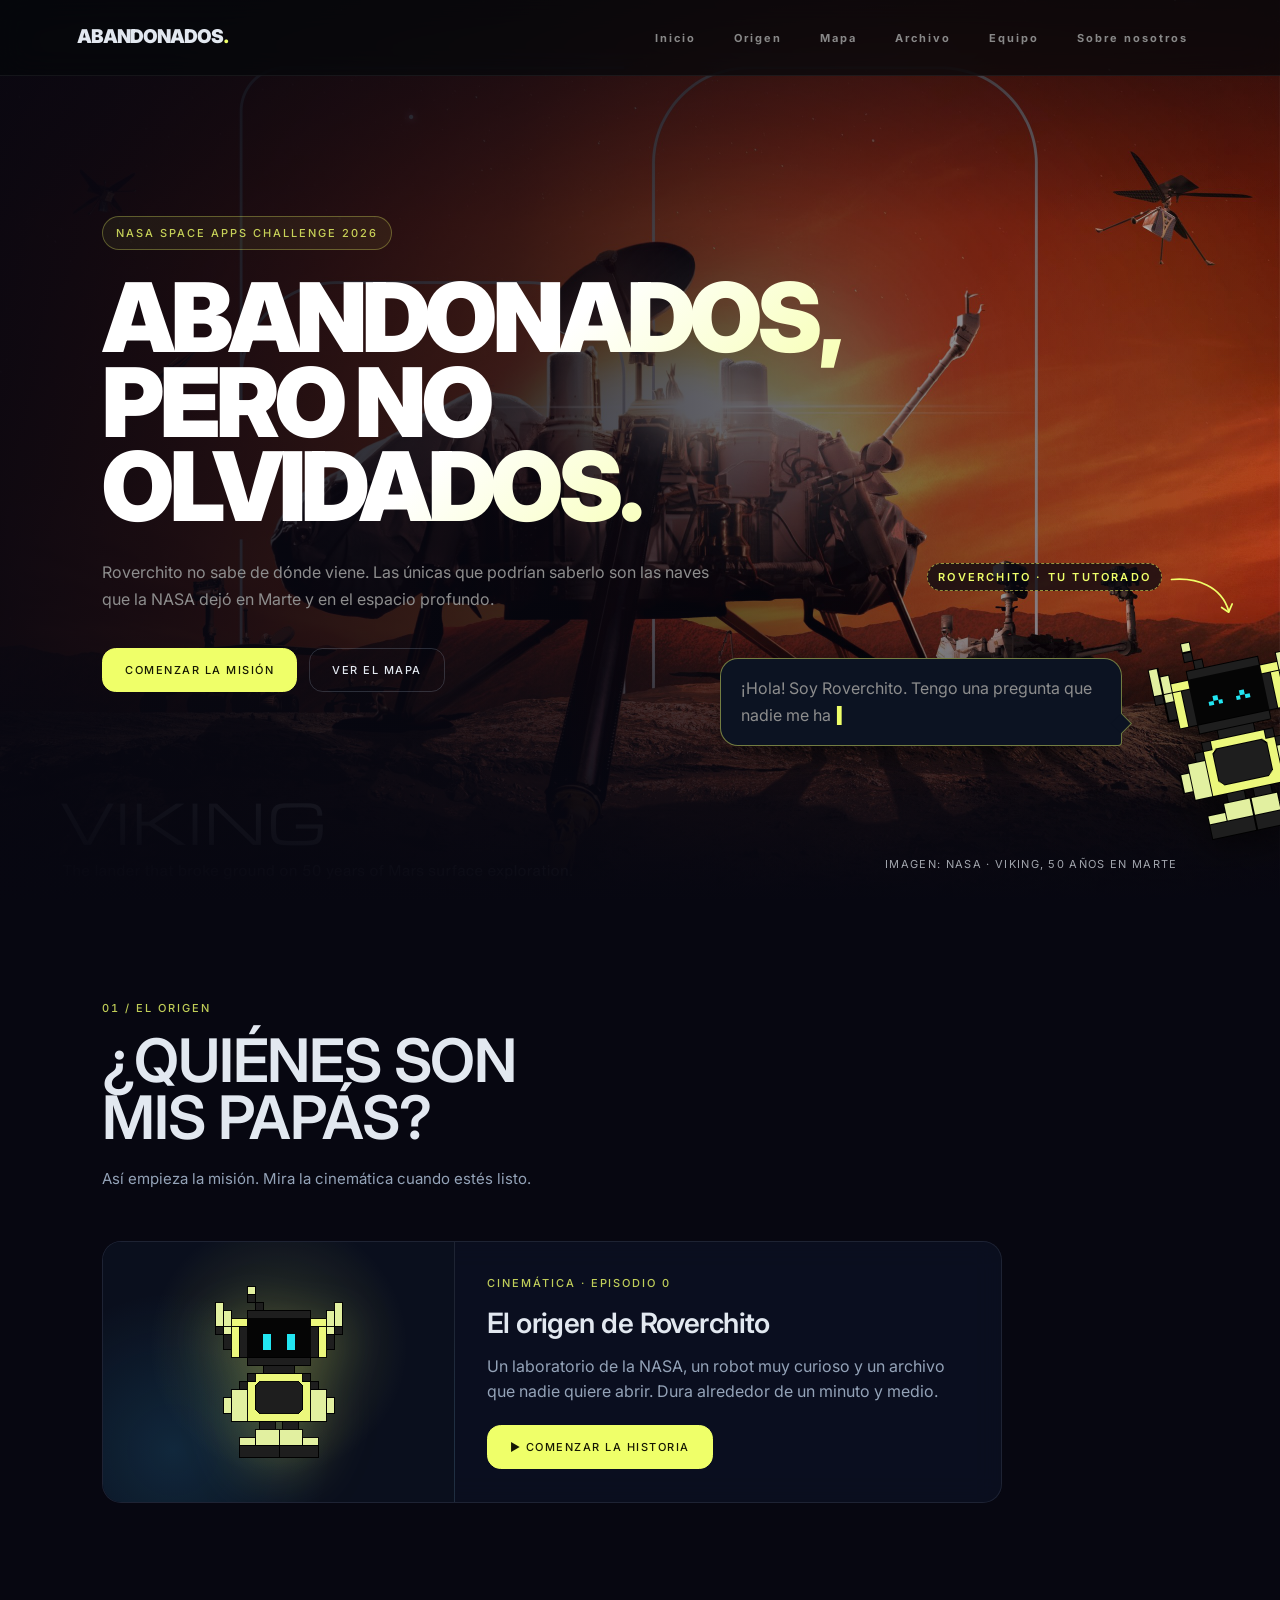
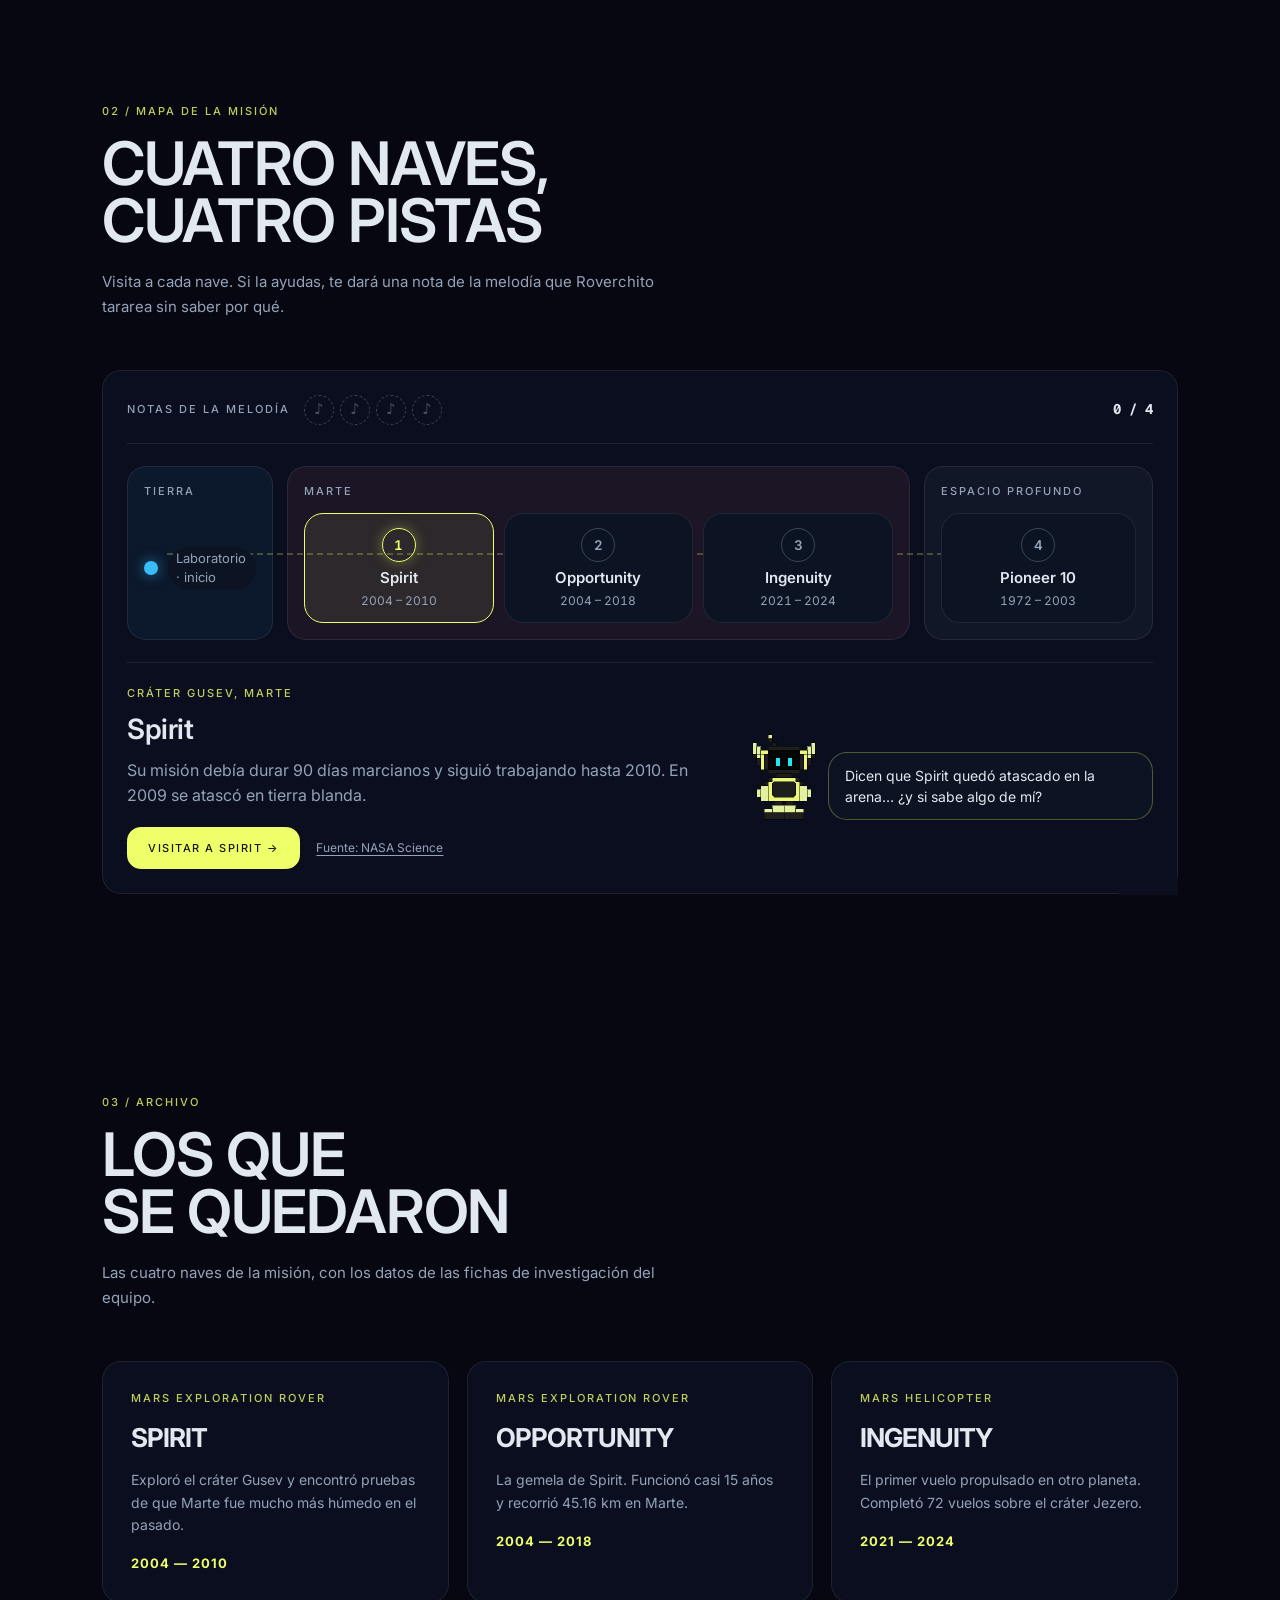
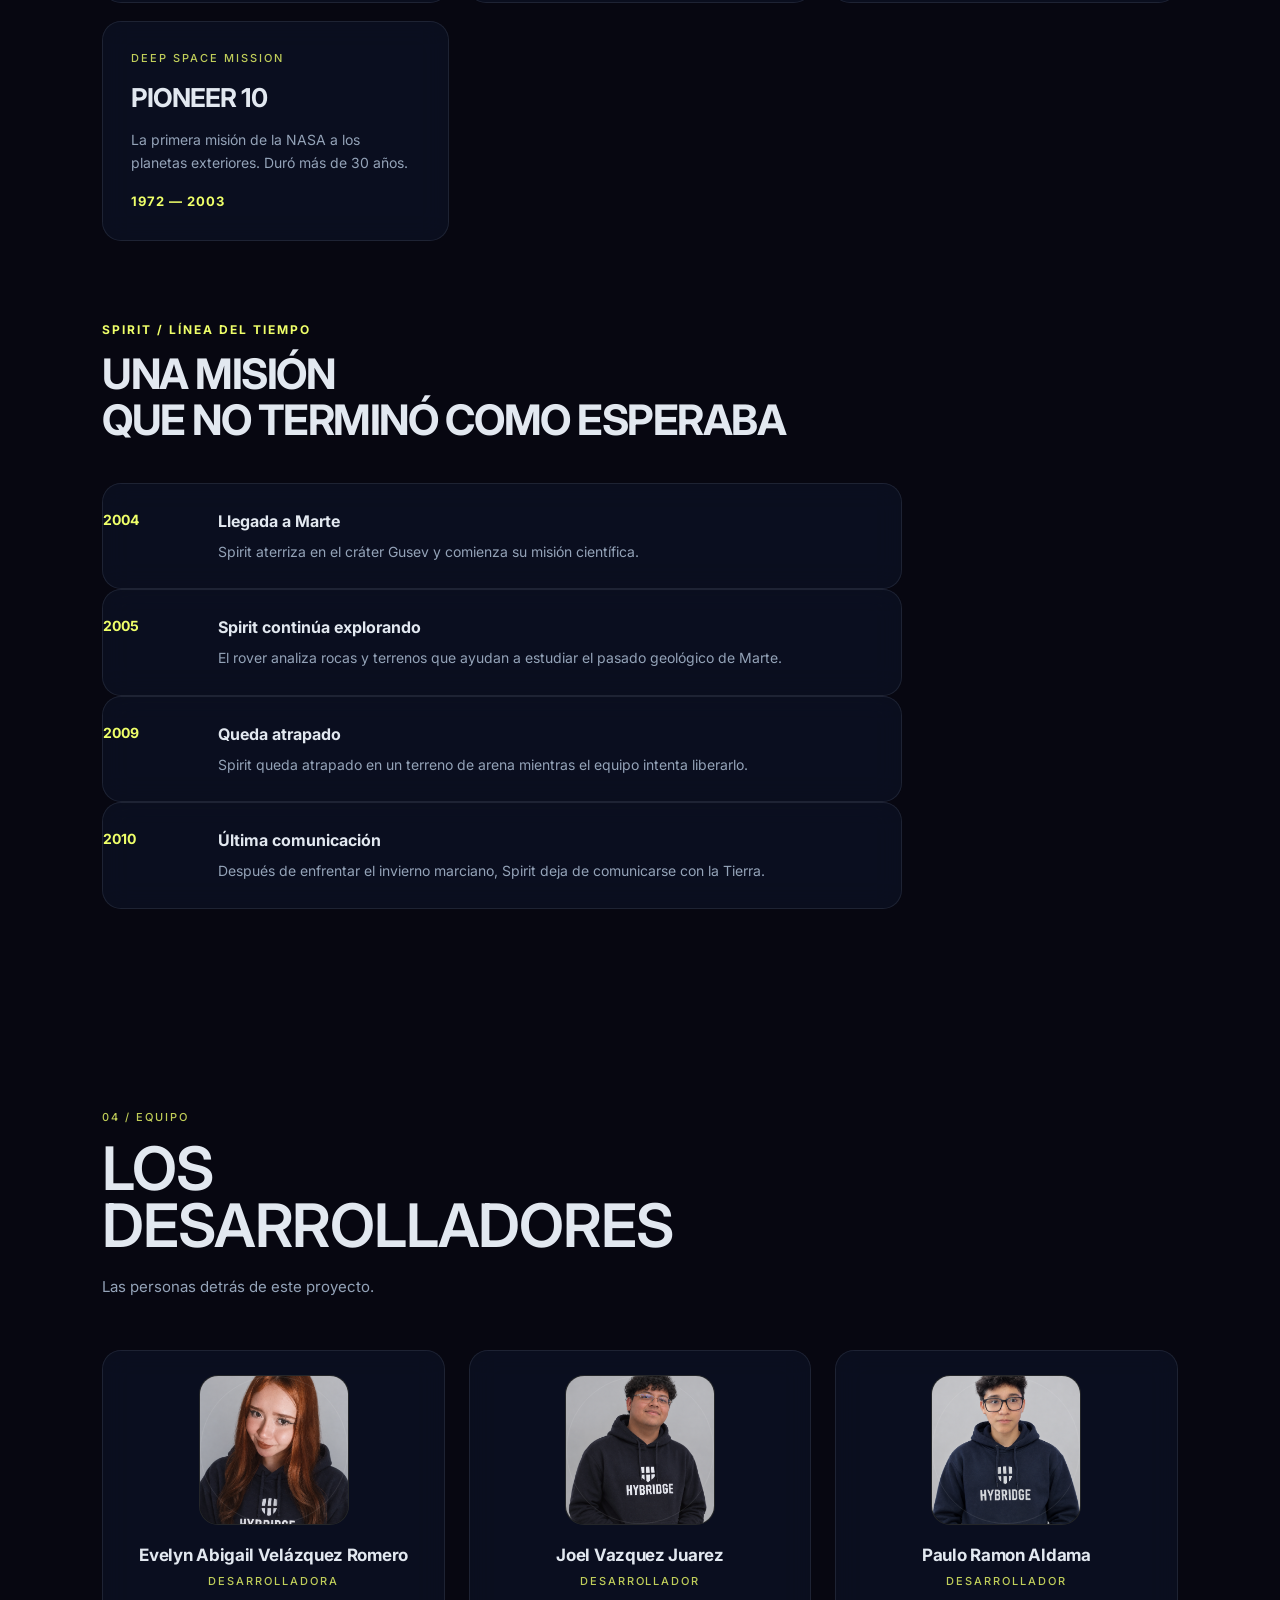
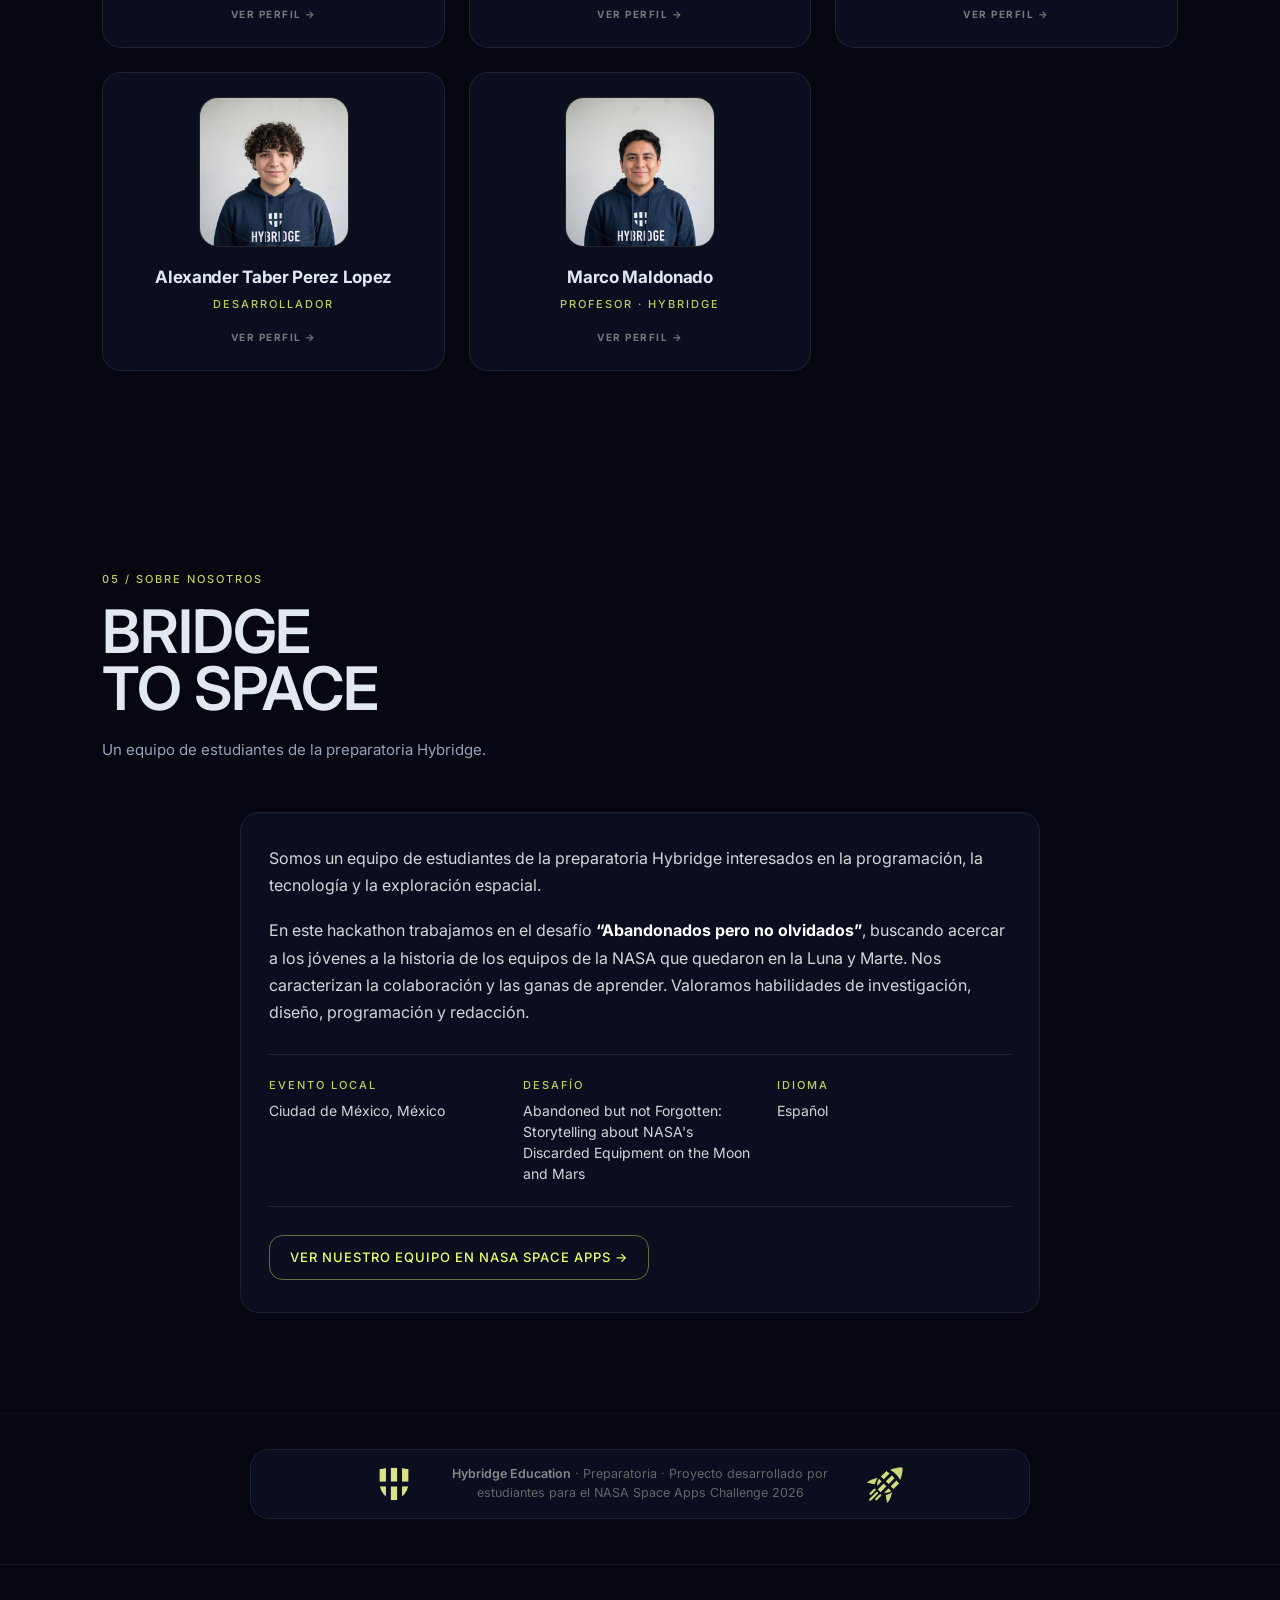
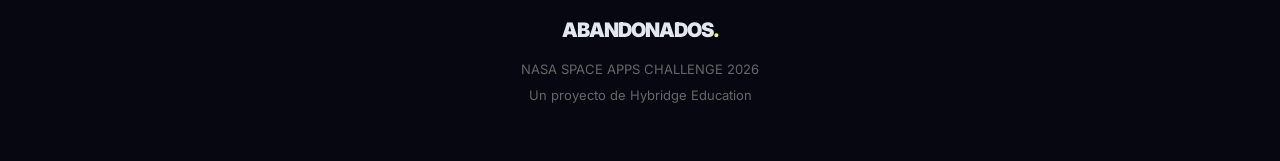
==== commit db6d2dd7: "Inicio: Roverchito se asoma desde el borde con flecha y globo animado - Entra desde el borde derecho" ====
--- a/index.html
+++ b/index.html
@@ -134,26 +134,29 @@
 
         </div>
 
-        <!-- ROVERCHITO: guía que cuenta las historias -->
-        <div class="guide-intro">
-
-            <div
-                class="guide-avatar"
-                data-roverchito
-                data-mood="happy"
-            ></div>
-
-            <div class="guide-bubble">
-                <span class="guide-name">ROVERCHITO · TU GUÍA</span>
-                <p>
-                    ¡Hola! Soy Roverchito. Tengo una pregunta que nadie
-                    me ha podido responder… ¿me ayudas a encontrar la respuesta?
-                </p>
-            </div>
-
-        </div>
-
-    </div>
+    </div>
+
+    <!-- ROVERCHITO se asoma desde el borde derecho (lo anima mision.js) -->
+    <aside class="peek" id="peek" aria-label="Roverchito, tu tutorado">
+
+        <div class="peek-label" aria-hidden="true">
+            <span>ROVERCHITO · TU TUTORADO</span>
+            <svg class="peek-arrow" viewBox="0 0 120 80">
+                <path d="M6 10 C 50 6, 92 22, 104 64" />
+                <path d="M92 58 L104 66 L110 52" />
+            </svg>
+        </div>
+
+        <p class="peek-bubble">
+            <span class="peek-sr">¡Hola! Soy Roverchito. Tengo una pregunta que nadie me ha podido responder… ¿me ayudas a encontrar la respuesta?</span>
+            <span class="peek-text" aria-hidden="true" data-text="¡Hola! Soy Roverchito. Tengo una pregunta que nadie me ha podido responder… ¿me ayudas a encontrar la respuesta?"></span>
+        </p>
+
+        <button class="peek-bot" type="button" aria-label="Saludar a Roverchito">
+            <span data-roverchito data-mood="happy"></span>
+        </button>
+
+    </aside>
 
     <a
         class="hero-credit"
--- a/style.css
+++ b/style.css
@@ -1876,114 +1876,308 @@
 
 
 /* =========================================
-   ROVERCHITO — guía en el inicio
+   ROVERCHITO SE ASOMA — inicio
+   Se asoma desde el borde derecho, una flecha lo señala
+   y dice su frase en un globo que se escribe solo.
 ========================================= */
 
-.guide-intro {
-    display: flex;
-    align-items: flex-end;
-    gap: 16px;
-
-    max-width: 560px;
-    margin-top: 36px;
-}
-
-.guide-avatar {
-    flex: none;
-    width: 88px;
-
-    animation: guideFloat 3.2s ease-in-out infinite;
-}
-
-.guide-avatar svg {
+@keyframes guideFloat {
+    0%, 100% { transform: translateY(0); }
+    50% { transform: translateY(-6px); }
+}
+
+.peek {
+    --peek-delay: 3.5s;             /* espera a que termine la intro del sitio */
+
+    position: relative;
+    z-index: 2;
+
+    display: grid;
+    grid-template-columns: minmax(0, 1fr) auto;
+    grid-template-areas:
+        "label  label"
+        "bubble bot";
+    align-items: end;
+
+    pointer-events: none;
+}
+
+.peek > * {
+    pointer-events: auto;
+}
+
+/* --- Roverchito asomándose --- */
+.peek-bot {
+    grid-area: bot;
+
+    width: 150px;
+    padding: 0;
+
+    background: none;
+    border: 0;
+    cursor: pointer;
+
+    transform: translateX(120%);
+    transform-origin: 100% 100%;
+
+    animation:
+        peekIn 0.9s cubic-bezier(0.2, 0.9, 0.3, 1.2) var(--peek-delay) forwards,
+        peekIdle 3.4s ease-in-out calc(var(--peek-delay) + 0.9s) infinite;
+}
+
+.peek-bot span,
+.peek-bot svg {
     display: block;
     width: 100%;
     height: auto;
-    filter: drop-shadow(0 10px 18px rgba(239, 255, 105, 0.18));
-}
-
-.guide-bubble {
+}
+
+.peek-bot svg {
+    filter: drop-shadow(-8px 12px 18px rgba(0, 0, 0, 0.55));
+}
+
+/* Al pasar el cursor se asoma un poco más */
+.peek-bot:hover,
+.peek-bot:focus-visible {
+    animation-play-state: paused;
+}
+
+.peek-bot:hover span,
+.peek-bot:focus-visible span {
+    transform: translateX(-14%) rotate(6deg);
+}
+
+.peek-bot span {
+    transition: transform 0.35s cubic-bezier(0.2, 0.9, 0.3, 1.2);
+}
+
+.peek-bot:focus-visible {
+    outline: 2px solid var(--ring);
+    outline-offset: 4px;
+    border-radius: 12px;
+}
+
+/* Saltito al hacerle clic */
+.peek-bot.is-hop span {
+    animation: peekHop 0.5s ease-out;
+}
+
+/* --- Globo de diálogo --- */
+.peek-bubble {
+    grid-area: bubble;
+    justify-self: end;
     position: relative;
 
-    padding: 14px 18px;
+    max-width: 330px;
+    min-height: 74px;
+    margin: 0 8px 70px 0;
+    padding: 16px 20px;
+
+    color: var(--foreground);
+    font-size: 15px;
+    line-height: 1.55;
 
     background: var(--popover);
-    border: 1px solid rgba(239, 255, 105, 0.35);
-    border-radius: var(--radius-xl);
-}
-
-/* Pico del globo de diálogo */
-.guide-bubble::before {
+    border: 1px solid rgba(239, 255, 105, 0.45);
+    border-radius: 18px 18px 4px 18px;
+    box-shadow: 0 18px 40px -18px rgba(0, 0, 0, 0.8);
+
+    opacity: 0;
+    transform: scale(0.6);
+    transform-origin: 100% 100%;
+    animation: peekPop 0.45s cubic-bezier(0.2, 0.9, 0.3, 1.3) calc(var(--peek-delay) + 0.7s) forwards;
+}
+
+/* Pico del globo, hacia Roverchito */
+.peek-bubble::after {
     content: "";
     position: absolute;
-    left: -7px;
-    bottom: 22px;
-
-    width: 12px;
-    height: 12px;
+    right: -8px;
+    bottom: 14px;
+
+    width: 14px;
+    height: 14px;
 
     background: var(--popover);
-    border-left: 1px solid rgba(239, 255, 105, 0.35);
-    border-bottom: 1px solid rgba(239, 255, 105, 0.35);
+    border-top: 1px solid rgba(239, 255, 105, 0.45);
+    border-right: 1px solid rgba(239, 255, 105, 0.45);
     transform: rotate(45deg);
 }
 
-.guide-name {
-    display: block;
-    margin-bottom: 6px;
+/* Cursor de escritura */
+.peek-text.is-typing::after {
+    content: "▍";
+    margin-left: 2px;
+    color: var(--primary);
+    animation: cineBlink 0.8s steps(2, end) infinite;
+}
+
+/* Texto completo para lectores de pantalla */
+.peek-sr {
+    position: absolute;
+    width: 1px;
+    height: 1px;
+    overflow: hidden;
+    clip: rect(0 0 0 0);
+    white-space: nowrap;
+}
+
+/* --- Etiqueta con flecha --- */
+.peek-label {
+    grid-area: label;
+    justify-self: end;
+
+    display: flex;
+    align-items: flex-start;
+    gap: 6px;
+
+    margin: 0 42px -6px 0;
 
     font-size: 11px;
-    font-weight: 500;
-    letter-spacing: 0.18em;
-    color: rgba(239, 255, 105, 0.8);
-}
-
-.guide-bubble p {
-    margin: 0;
-
-    color: var(--foreground);
-    font-size: 14px;
-    line-height: 1.6;
-}
-
-@keyframes guideFloat {
-    0%, 100% { transform: translateY(0); }
-    50% { transform: translateY(-6px); }
-}
-
-@media (max-width: 600px) {
-    .guide-intro {
-        gap: 12px;
-        margin-top: 28px;
-    }
-
-    .guide-avatar {
-        width: 64px;
-    }
-
-    .guide-bubble p {
-        font-size: 13px;
-    }
-}
-
-@media (prefers-reduced-motion: reduce) {
-    .guide-avatar {
-        animation: none;
-    }
-}
-
-/* Que Roverchito quepa en la primera pantalla de una laptop */
-@media (min-width: 601px) {
+    font-weight: 600;
+    letter-spacing: 0.2em;
+    color: var(--primary);
+
+    opacity: 0;
+    animation: peekFade 0.4s ease-out calc(var(--peek-delay) + 1.1s) forwards;
+}
+
+.peek-label span {
+    padding: 5px 10px;
+
+    background: rgba(7, 7, 17, 0.75);
+    border: 1px dashed rgba(239, 255, 105, 0.55);
+    border-radius: 999px;
+    white-space: nowrap;
+}
+
+.peek-arrow {
+    width: 70px;
+    height: 48px;
+    margin-top: 10px;
+    overflow: visible;
+}
+
+.peek-arrow path {
+    fill: none;
+    stroke: var(--primary);
+    stroke-width: 3;
+    stroke-linecap: round;
+    stroke-linejoin: round;
+
+    stroke-dasharray: 160;
+    stroke-dashoffset: 160;
+    animation: peekDraw 0.7s ease-out calc(var(--peek-delay) + 1.3s) forwards;
+}
+
+.peek-arrow path + path {
+    animation-delay: calc(var(--peek-delay) + 1.85s);
+}
+
+/* --- Animaciones --- */
+@keyframes peekIn {
+    0% { transform: translateX(120%) rotate(0deg); }
+    100% { transform: translateX(34%) rotate(-12deg); }
+}
+
+@keyframes peekIdle {
+    0%, 100% { transform: translateX(34%) rotate(-12deg); }
+    50% { transform: translateX(28%) rotate(-7deg); }
+}
+
+@keyframes peekHop {
+    0% { transform: translateY(0); }
+    40% { transform: translateY(-16px) rotate(4deg); }
+    100% { transform: translateY(0); }
+}
+
+@keyframes peekPop {
+    to { opacity: 1; transform: scale(1); }
+}
+
+@keyframes peekFade {
+    from { opacity: 0; transform: translateY(-6px); }
+    to { opacity: 1; transform: translateY(0); }
+}
+
+@keyframes peekDraw {
+    to { stroke-dashoffset: 0; }
+}
+
+/* Pantallas grandes: Roverchito flota en la esquina inferior derecha del inicio */
+@media (min-width: 1100px) {
+    .peek {
+        position: absolute;
+        right: 0;
+        bottom: 84px;
+
+        width: 560px;
+    }
+
     .hero {
         padding-top: 108px;
     }
-
-    .guide-intro {
-        margin-top: 26px;
-    }
-
-    .guide-avatar {
-        width: 72px;
+}
+
+/* Pantallas medianas y celulares: va debajo de los botones, pegado al borde */
+@media (max-width: 1099px) {
+    .hero {
+        flex-direction: column;
+        align-items: stretch;
+        justify-content: center;
+    }
+
+    .peek {
+        margin: 30px -8% 0 auto;
+        width: min(560px, 100%);
+    }
+}
+
+@media (max-width: 600px) {
+    .peek {
+        margin-right: -6%;
+    }
+
+    .peek-bot {
+        width: 96px;
+    }
+
+    .peek-bubble {
+        max-width: 230px;
+        min-height: 0;
+        margin-bottom: 44px;
+        padding: 12px 14px;
+
+        font-size: 13px;
+    }
+
+    .peek-label {
+        margin-right: 18px;
+        font-size: 10px;
+    }
+
+    .peek-arrow {
+        width: 48px;
+        height: 34px;
+    }
+}
+
+@media (prefers-reduced-motion: reduce) {
+    .peek-bot,
+    .peek-bubble,
+    .peek-label,
+    .peek-arrow path {
+        animation: none;
+        opacity: 1;
+        stroke-dashoffset: 0;
+    }
+
+    .peek-bot {
+        transform: translateX(34%) rotate(-12deg);
+    }
+
+    .peek-bubble {
+        transform: none;
     }
 }
 
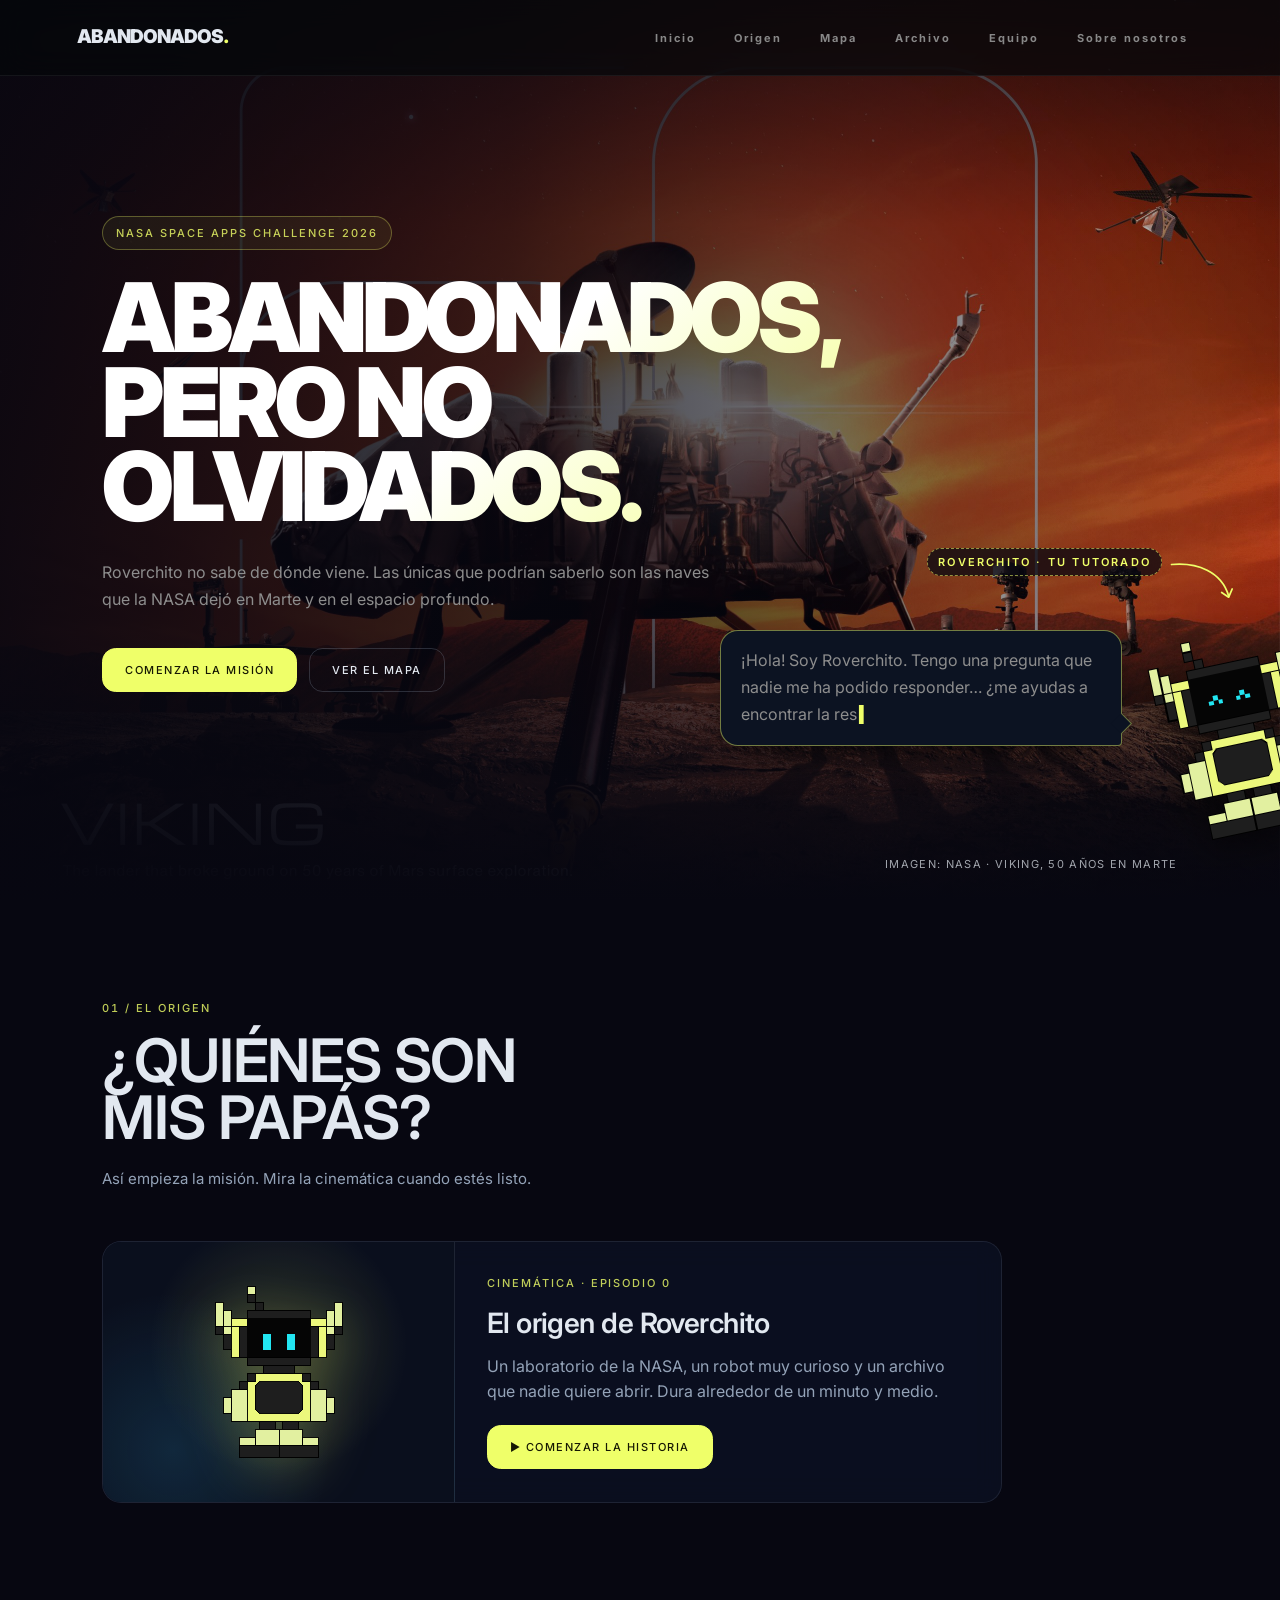
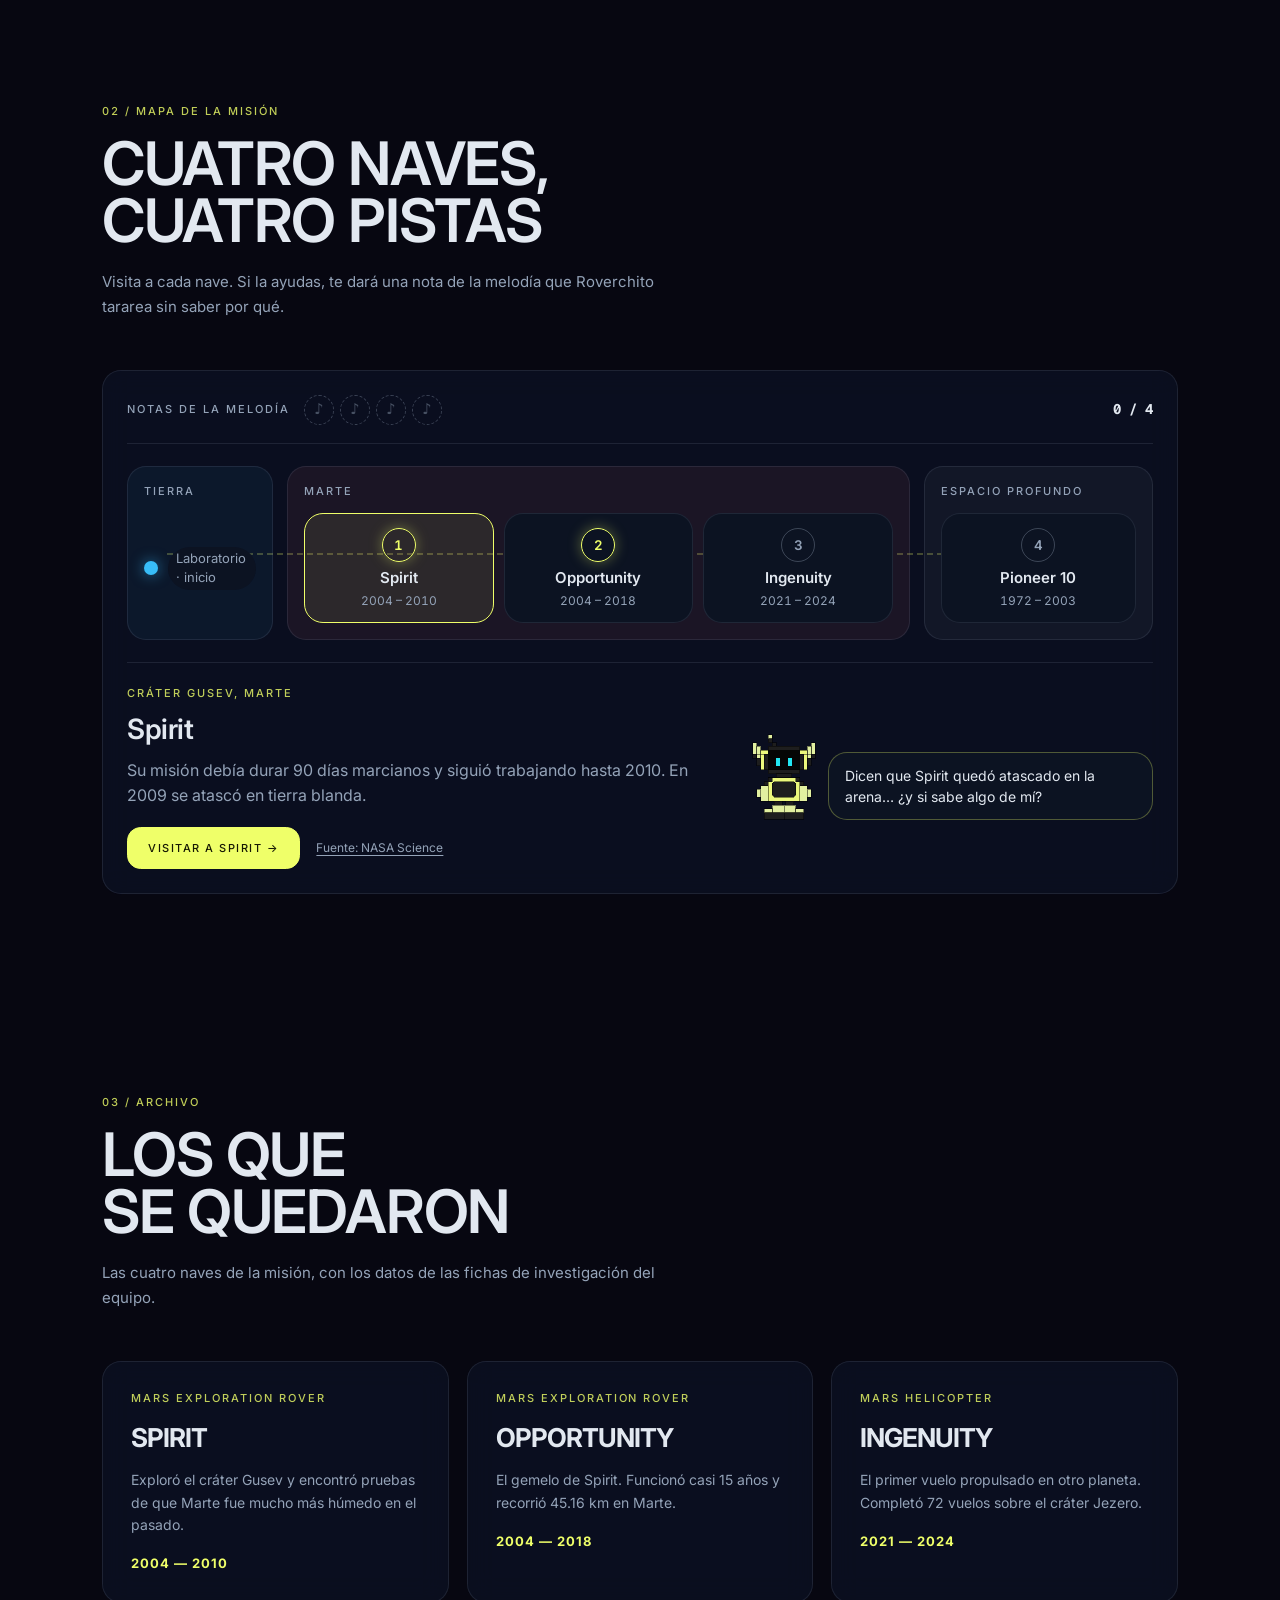
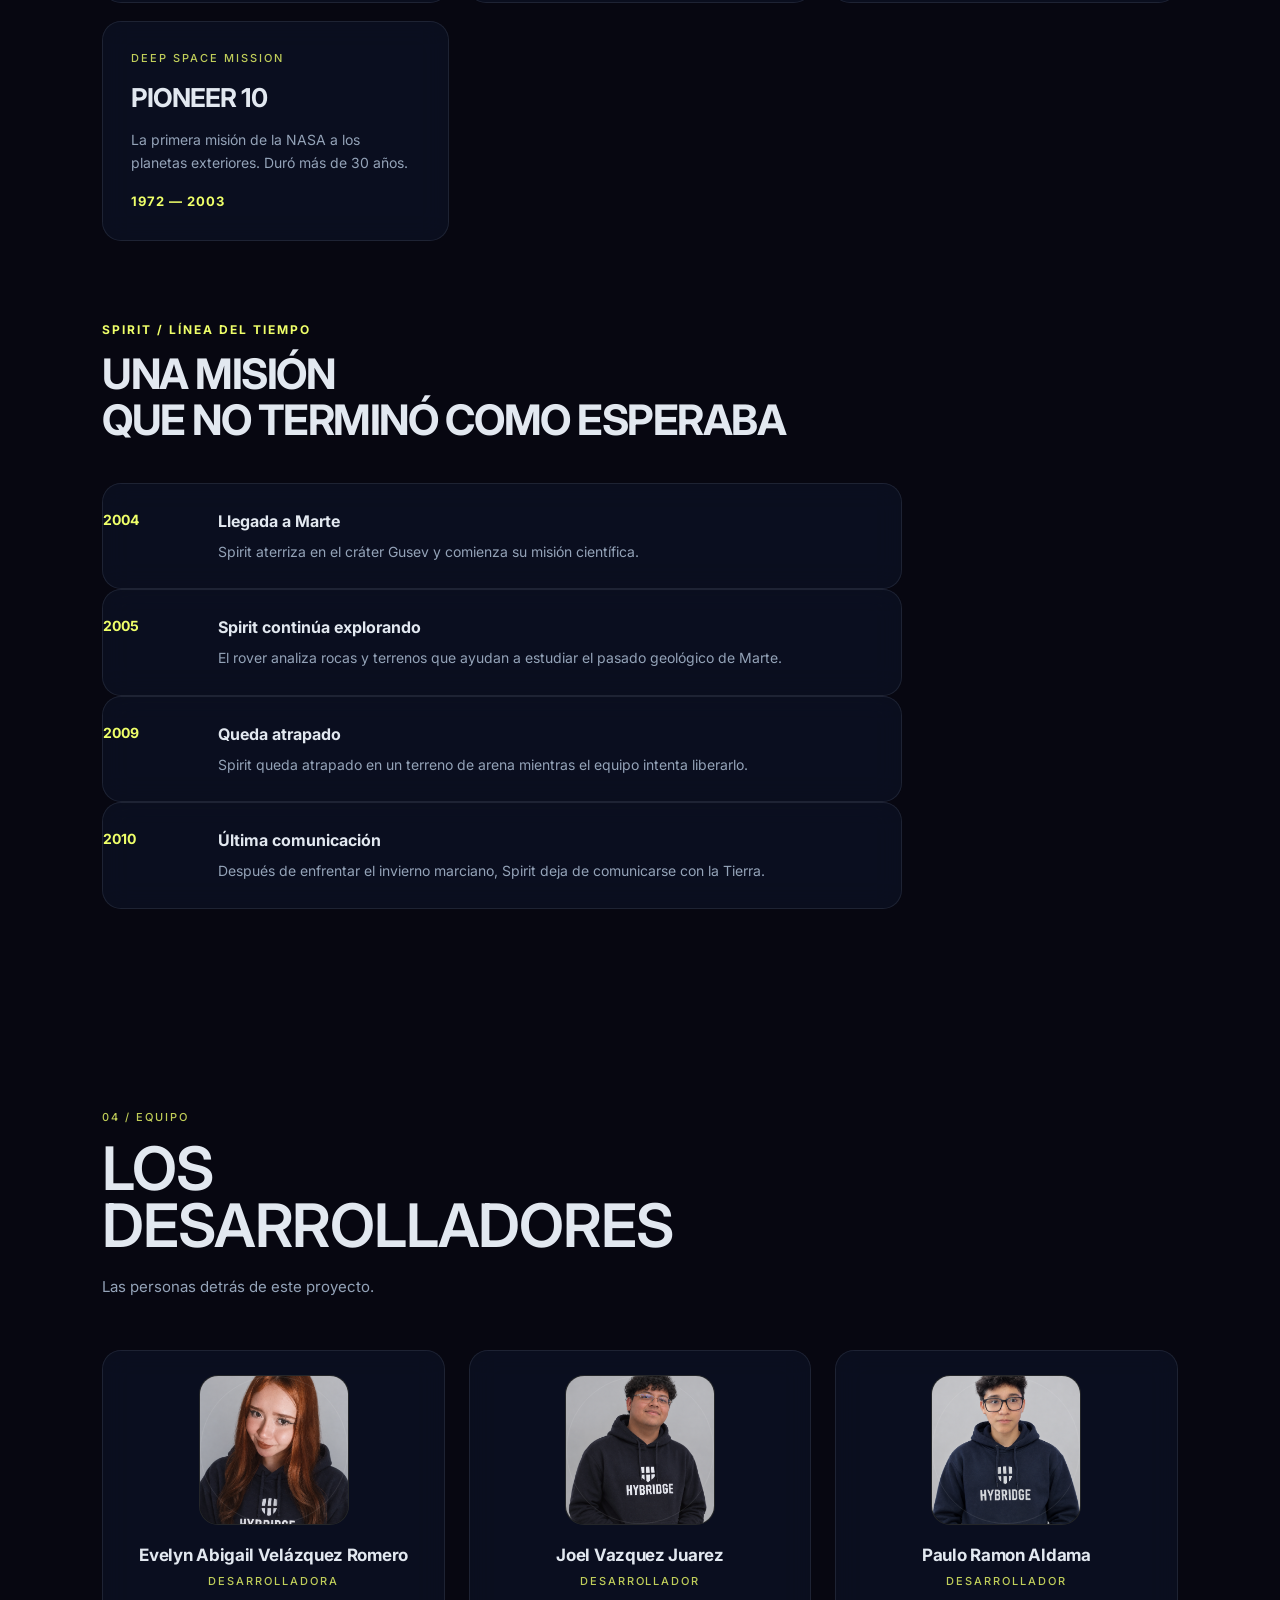
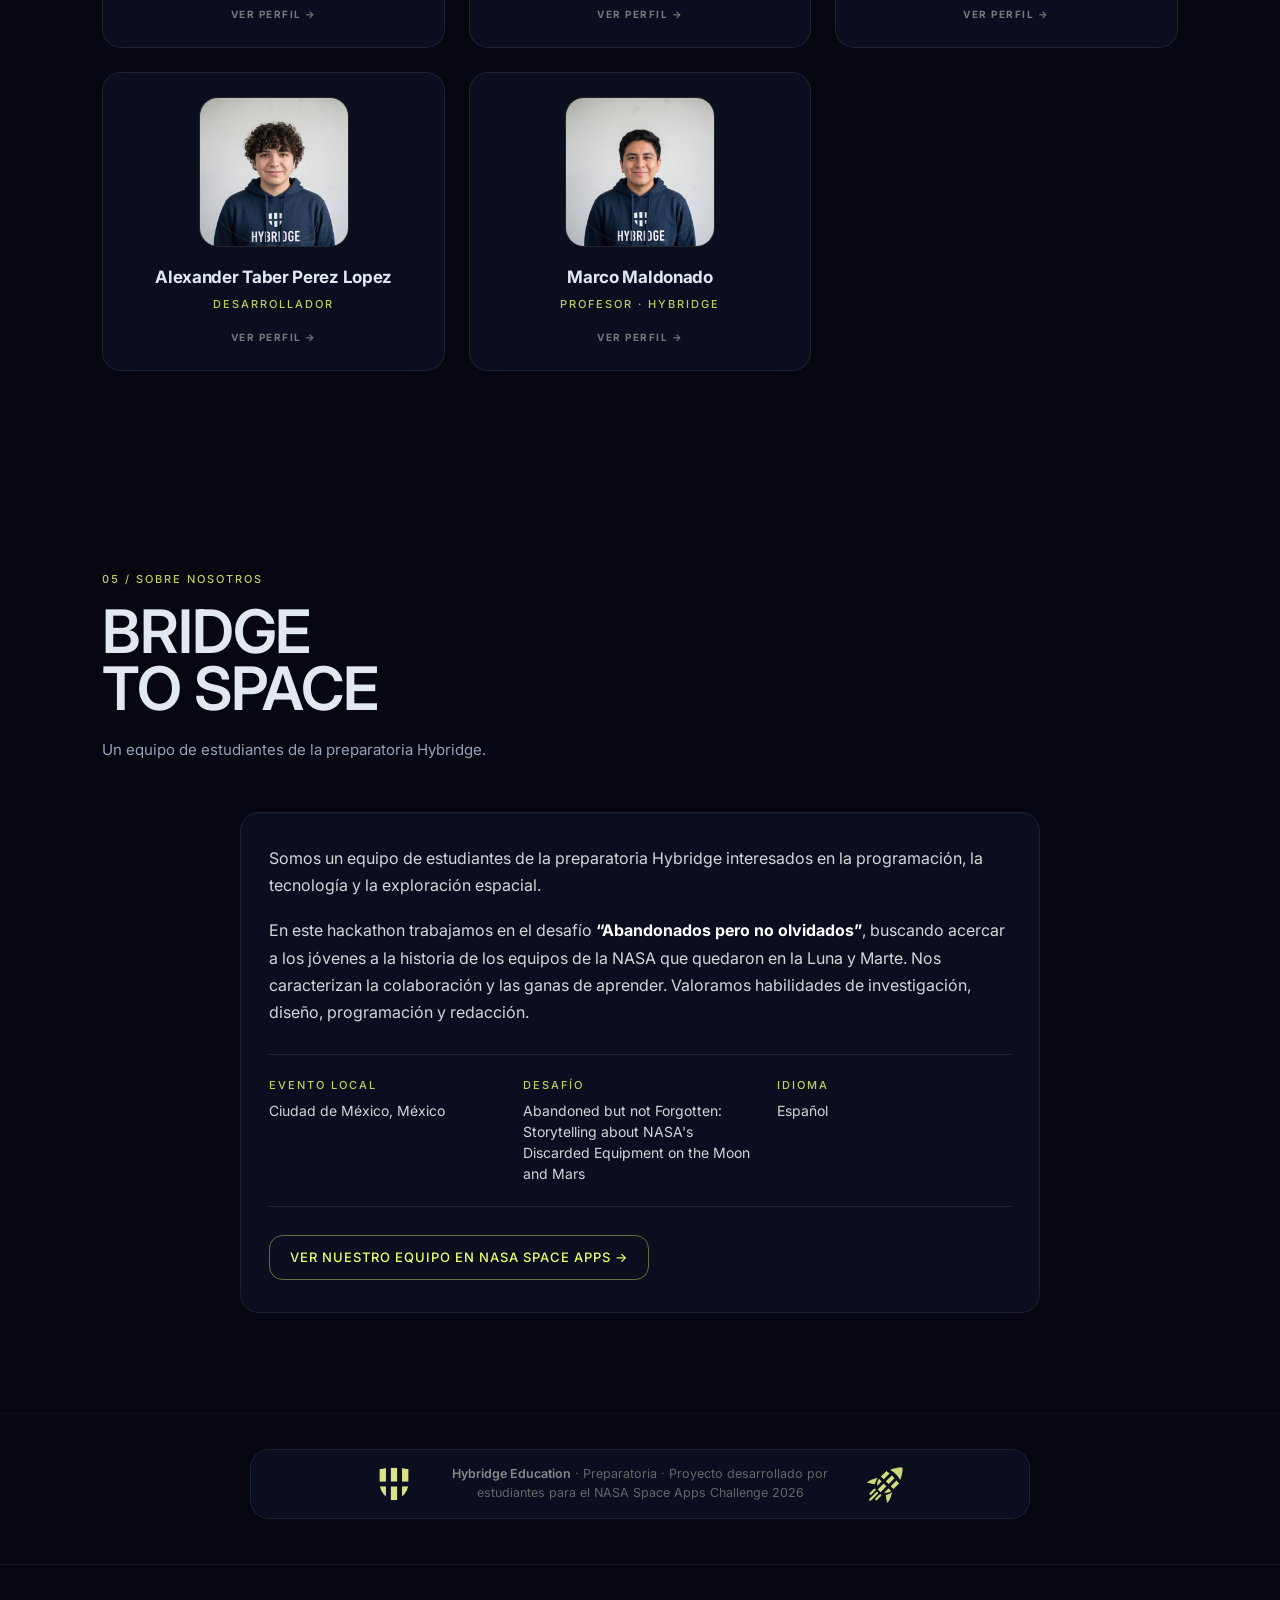
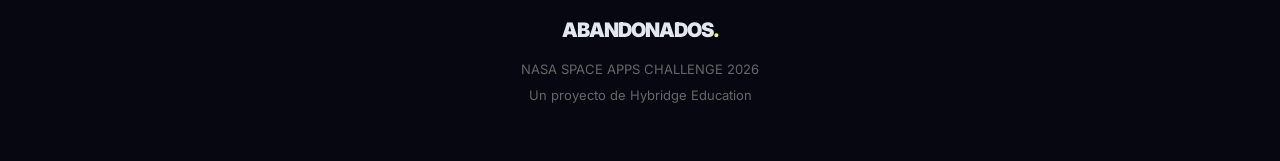
==== commit a5307a67: "Opportunity: página del nivel y dos cinemáticas - Cinemática 1 (El gemelo orgulloso) y 2 (Más de mil" ====
--- a/index.html
+++ b/index.html
@@ -328,7 +328,7 @@
                         <span class="map-stop-name">Spirit</span>
                         <span class="map-stop-years">2004 – 2010</span>
                     </button>
-                    <button class="map-stop" type="button" data-device="opportunity" aria-pressed="false">
+                    <button class="map-stop is-available" type="button" data-device="opportunity" aria-pressed="false">
                         <span class="map-stop-num">2</span>
                         <span class="map-stop-name">Opportunity</span>
                         <span class="map-stop-years">2004 – 2018</span>
@@ -426,7 +426,7 @@
             <span>MARS EXPLORATION ROVER</span>
             <h3>OPPORTUNITY</h3>
             <p>
-                La gemela de Spirit. Funcionó casi 15 años y recorrió
+                El gemelo de Spirit. Funcionó casi 15 años y recorrió
                 45.16 km en Marte.
             </p>
             <strong>2004 — 2018</strong>
--- a/style.css
+++ b/style.css
@@ -3128,9 +3128,8 @@
 
 .cine[data-type="control"] .cine-avatar,
 .cine[data-type="narrador"] .cine-avatar {
-    opacity: 0.55;
     transform: scale(0.88);
-    filter: saturate(0.6);
+    filter: brightness(0.55) saturate(0.7);
 }
 
 .cine-listening {
@@ -3651,3 +3650,344 @@
         animation: none;
     }
 }
+
+
+/* =========================================
+   CINEMÁTICA — NAVES, ELECCIONES Y NOTAS
+   (usado por las cinemáticas de cada parada)
+========================================= */
+
+.cine {
+    --voz-nave: #fb923c;
+}
+
+/* ---------- Fondos de Marte ---------- */
+.cine-bg[data-scene="mars-day"] {
+    background:
+        linear-gradient(180deg, transparent 62%, rgba(120, 53, 15, 0.55) 62%, #2a1206 100%),
+        radial-gradient(circle at 75% 20%, rgba(253, 186, 116, 0.35), transparent 30%),
+        linear-gradient(180deg, #7c2d12 0%, #c2410c 45%, #9a3412 62%);
+}
+
+.cine-bg[data-scene="mars-dusk"] {
+    background:
+        linear-gradient(180deg, transparent 62%, rgba(69, 26, 3, 0.7) 62%, #1c0a03 100%),
+        radial-gradient(circle at 50% 62%, rgba(147, 197, 253, 0.35), transparent 22%),
+        linear-gradient(180deg, #1e1b4b 0%, #7c2d12 55%, #431407 62%);
+}
+
+.cine-bg[data-scene="mars-night"] {
+    background:
+        radial-gradient(1px 1px at 15% 20%, #fff, transparent),
+        radial-gradient(1px 1px at 55% 12%, #fff, transparent),
+        radial-gradient(1.5px 1.5px at 82% 30%, #fff, transparent),
+        radial-gradient(1px 1px at 35% 40%, #fff, transparent),
+        linear-gradient(180deg, transparent 62%, #160803 62%, #0a0402 100%),
+        linear-gradient(180deg, #020617 0%, #1e1b4b 62%);
+}
+
+.cine-bg[data-scene="storm"] {
+    background:
+        repeating-linear-gradient(100deg, rgba(251, 146, 60, 0.08) 0 2px, transparent 2px 22px),
+        radial-gradient(circle at 50% 40%, rgba(194, 65, 12, 0.6), transparent 60%),
+        linear-gradient(180deg, #431407 0%, #7c2d12 50%, #3b1505 100%);
+    background-size: 220px 100%, 100% 100%, 100% 100%;
+    animation: cineStorm 1.6s linear infinite;
+}
+
+@keyframes cineStorm {
+    from { background-position: 0 0, 0 0, 0 0; }
+    to { background-position: 220px 0, 0 0, 0 0; }
+}
+
+/* ---------- Escena con invitado (la nave que se visita) ---------- */
+.cine-guest {
+    display: none;
+}
+
+.cine-stage.has-guest {
+    display: grid;
+    grid-template-columns: auto minmax(0, 1fr) auto;
+    align-items: center;
+    width: min(1180px, 100%);
+}
+
+.cine-stage.has-guest .cine-guest {
+    display: block;
+    width: clamp(150px, 20vw, 260px);
+
+    filter: sepia(0.4) saturate(0.7) brightness(0.55);
+    transform: scale(0.92);
+    transition: opacity 0.4s ease, transform 0.4s ease, filter 0.4s ease;
+}
+
+.cine-guest svg {
+    display: block;
+    width: 100%;
+    height: auto;
+    overflow: visible;
+}
+
+/* Cuando habla la nave, pasa al frente */
+.cine[data-type="nave"] .cine-guest {
+    opacity: 1;
+    transform: scale(1);
+    filter: sepia(0.2) saturate(0.95) drop-shadow(0 0 22px rgba(251, 146, 60, 0.45));
+}
+
+.cine[data-type="nave"] .cine-guest.is-in {
+    animation: cineGuestTalk 0.5s ease-out;
+}
+
+/* Y Roverchito escucha */
+.cine[data-type="nave"] .cine-avatar {
+    transform: scale(0.88);
+    filter: brightness(0.55) saturate(0.7);
+}
+
+/* Señal débil: el texto parpadea un poco */
+.cine.is-weak .cine-guest {
+    animation: cineWeak 1.6s steps(2, end) infinite;
+}
+
+.cine.is-weak .cine-text {
+    animation: cineWeakText 2.2s steps(2, end) infinite;
+}
+
+/* ---------- Voz de la nave ---------- */
+.cine[data-type="nave"] .cine-tag {
+    color: var(--voz-nave);
+}
+
+.cine[data-type="nave"] .cine-box {
+    background: #1d1007;
+    border: 2px solid var(--voz-nave);
+    border-radius: 22px;
+}
+
+/* El globo apunta hacia la nave (a la derecha) */
+.cine[data-type="nave"] .cine-box::before {
+    content: "";
+    position: absolute;
+    right: -13px;
+    top: 30px;
+
+    width: 22px;
+    height: 22px;
+
+    background: #1d1007;
+    border-right: 2px solid var(--voz-nave);
+    border-top: 2px solid var(--voz-nave);
+    transform: rotate(45deg);
+}
+
+.cine[data-type="nave"] .cine-text {
+    position: relative;
+    color: #ffedd5;
+}
+
+.cine[data-type="nave"] .cine-tag {
+    justify-content: flex-end;
+}
+
+/* ---------- Elección del usuario ---------- */
+.cine[data-type="eleccion"] .cine-tag { color: var(--voz-roverchito); }
+
+.cine[data-type="eleccion"] .cine-box {
+    background: #15190b;
+    border: 2px solid var(--voz-roverchito);
+    border-radius: 22px;
+}
+
+.cine-options {
+    display: grid;
+    gap: 10px;
+
+    margin-top: 18px;
+}
+
+.cine-options[hidden] {
+    display: none;
+}
+
+.cine-option {
+    padding: 14px 18px;
+
+    color: #fff;
+    font-family: inherit;
+    font-size: 16px;
+    text-align: left;
+
+    background: rgba(255, 255, 255, 0.05);
+    border: 1px solid rgba(239, 255, 105, 0.35);
+    border-radius: 14px;
+    cursor: pointer;
+
+    animation: cineCaptionIn 0.4s ease-out both;
+    transition: border-color 0.2s ease, background-color 0.2s ease, transform 0.2s ease;
+}
+
+.cine-option::before {
+    content: "→ ";
+    color: var(--voz-roverchito);
+}
+
+.cine-option:hover,
+.cine-option:focus-visible {
+    background: rgba(239, 255, 105, 0.12);
+    border-color: var(--voz-roverchito);
+    transform: translateX(4px);
+}
+
+/* ---------- Nota de la melodía ---------- */
+.cine[data-type="nota"] .cine-tag { color: var(--voz-roverchito); }
+
+.cine-notebox {
+    display: flex;
+    align-items: center;
+    gap: 22px;
+
+    padding: 22px 26px;
+
+    background: rgba(239, 255, 105, 0.07);
+    border: 2px solid var(--voz-roverchito);
+    border-radius: 22px;
+}
+
+.cine-notebox[hidden] {
+    display: none;
+}
+
+.cine-bignote {
+    flex: none;
+
+    display: grid;
+    place-items: center;
+
+    width: 84px;
+    height: 84px;
+
+    font-size: 46px;
+    color: var(--primary-foreground);
+
+    background: var(--voz-roverchito);
+    border-radius: 50%;
+    box-shadow: 0 0 40px rgba(239, 255, 105, 0.6);
+}
+
+.cine-notebox.is-in .cine-bignote {
+    animation: cineNote 1.4s cubic-bezier(0.2, 0.9, 0.3, 1.3);
+}
+
+.cine-notetext {
+    margin: 0;
+
+    font-size: clamp(18px, 2.2vw, 24px);
+    font-weight: 600;
+    color: #fff;
+}
+
+@keyframes cineNote {
+    0% { opacity: 0; transform: translateX(160px) scale(0.3) rotate(40deg); }
+    60% { opacity: 1; transform: translateX(-8px) scale(1.15) rotate(-8deg); }
+    100% { transform: translateX(0) scale(1) rotate(0); }
+}
+
+/* ---------- Sello positivo en la memoria ---------- */
+.mem-stamp.is-ok {
+    color: var(--voz-roverchito);
+    border-color: var(--voz-roverchito);
+}
+
+.cine.is-ok .cine-memory {
+    border-color: rgba(239, 255, 105, 0.6);
+    box-shadow: 0 0 40px rgba(239, 255, 105, 0.12) inset;
+}
+
+.cine[data-type="memoria"].is-ok .cine-tag {
+    color: var(--voz-roverchito);
+}
+
+.mem-stamp-icon {
+    display: inline-flex;
+}
+
+.mem-stamp-icon svg {
+    width: 18px;
+    height: 18px;
+}
+
+@keyframes cineGuestTalk {
+    0% { transform: scale(0.95) translateY(6px); }
+    100% { transform: scale(1) translateY(0); }
+}
+
+@keyframes cineWeak {
+    0%, 100% { opacity: 1; }
+    50% { opacity: 0.75; }
+}
+
+@keyframes cineWeakText {
+    0%, 92%, 100% { opacity: 1; }
+    95% { opacity: 0.4; }
+}
+
+/* ---------- Pantallas angostas: los dos personajes arriba ---------- */
+@media (max-width: 700px) {
+    .cine-stage.has-guest {
+        grid-template-columns: 1fr 1fr;
+        grid-template-areas:
+            "rover guest"
+            "caption caption";
+        align-items: end;
+        gap: 14px 10px;
+    }
+
+    .cine-stage.has-guest .cine-avatar-wrap {
+        grid-area: rover;
+        justify-self: center;
+    }
+
+    .cine-stage.has-guest .cine-caption {
+        grid-area: caption;
+    }
+
+    .cine-stage.has-guest .cine-guest {
+        grid-area: guest;
+        justify-self: center;
+        width: 150px;
+    }
+
+    .cine-stage.has-guest .cine-avatar {
+        width: 84px;
+    }
+
+    /* Globo de la nave: apunta hacia arriba a la derecha */
+    .cine[data-type="nave"] .cine-box::before {
+        right: 22%;
+        top: -13px;
+
+        border-right: 0;
+        border-left: 2px solid var(--voz-nave);
+    }
+
+    .cine[data-type="nave"] .cine-tag {
+        justify-content: center;
+    }
+
+    .cine-bignote {
+        width: 64px;
+        height: 64px;
+        font-size: 34px;
+    }
+}
+
+@media (prefers-reduced-motion: reduce) {
+    .cine-bg[data-scene="storm"],
+    .cine.is-weak .cine-guest,
+    .cine.is-weak .cine-text,
+    .cine-notebox.is-in .cine-bignote,
+    .cine-option {
+        animation: none;
+    }
+}
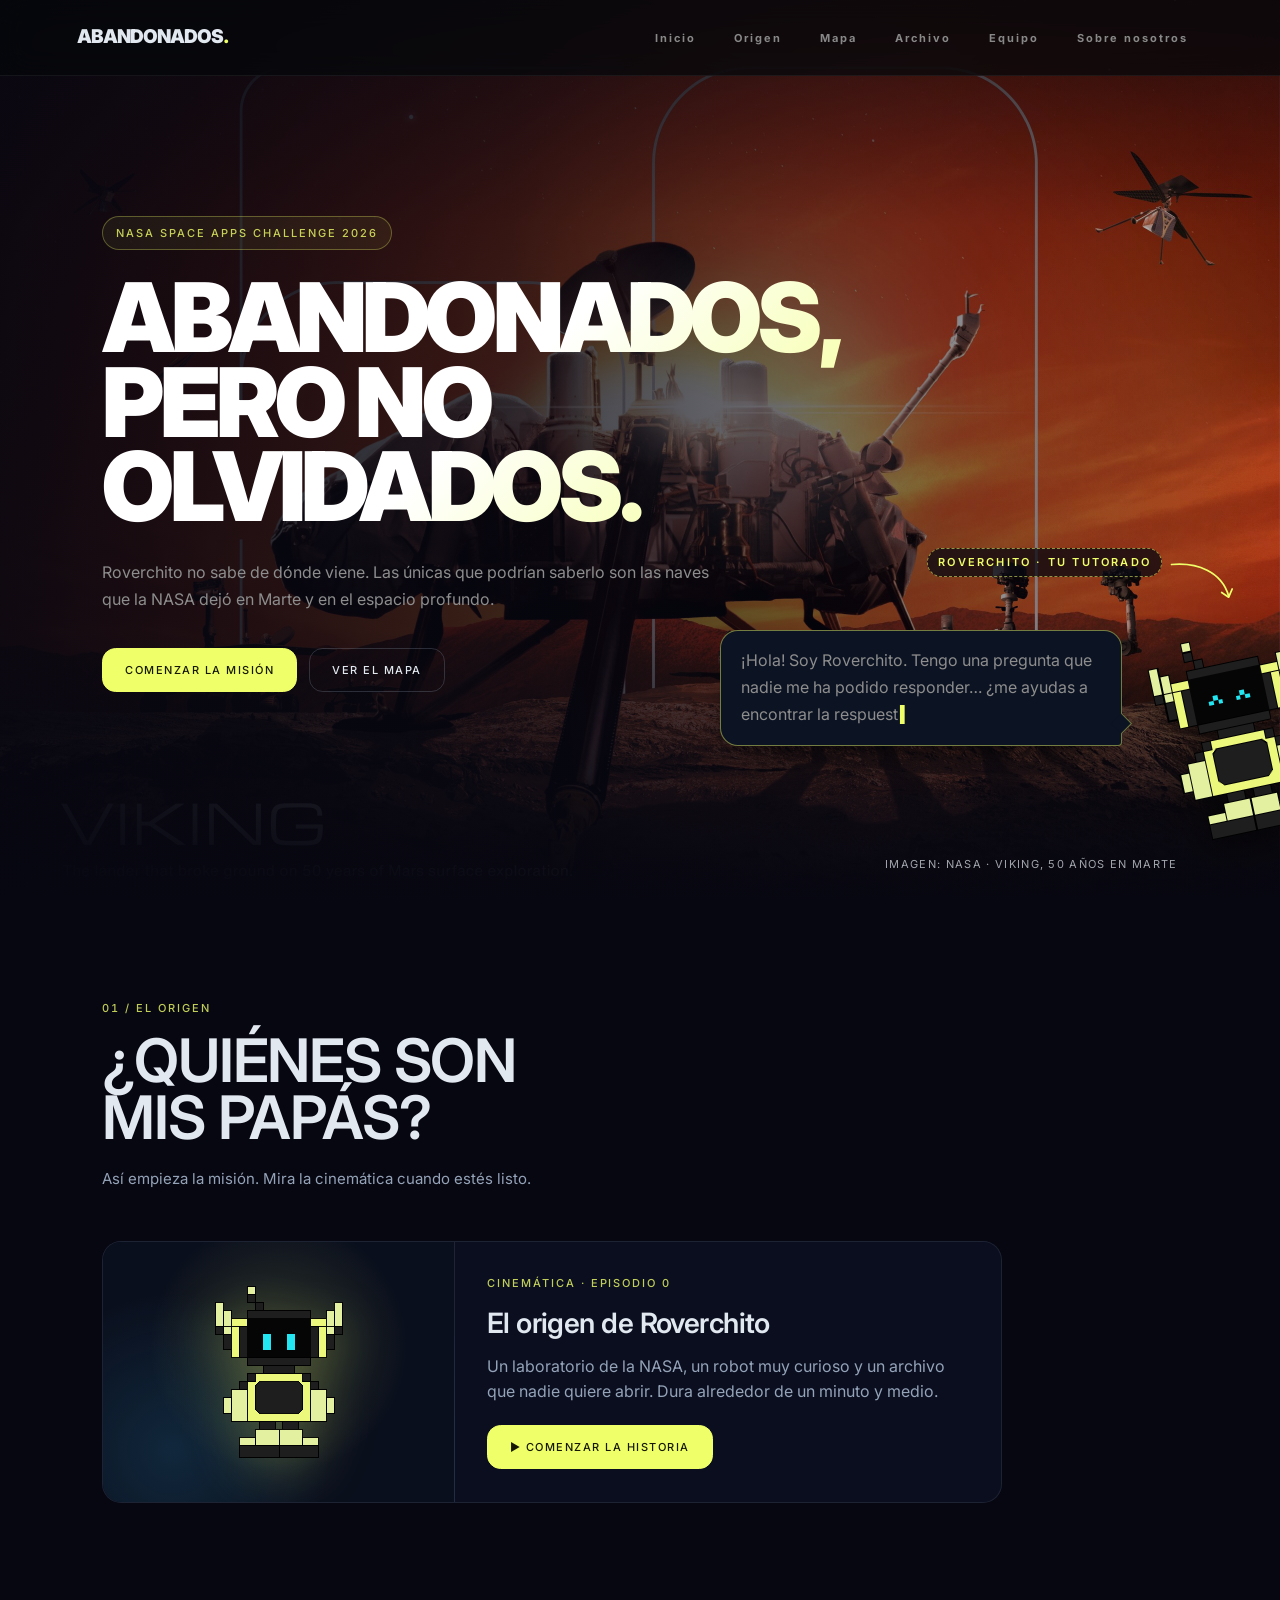
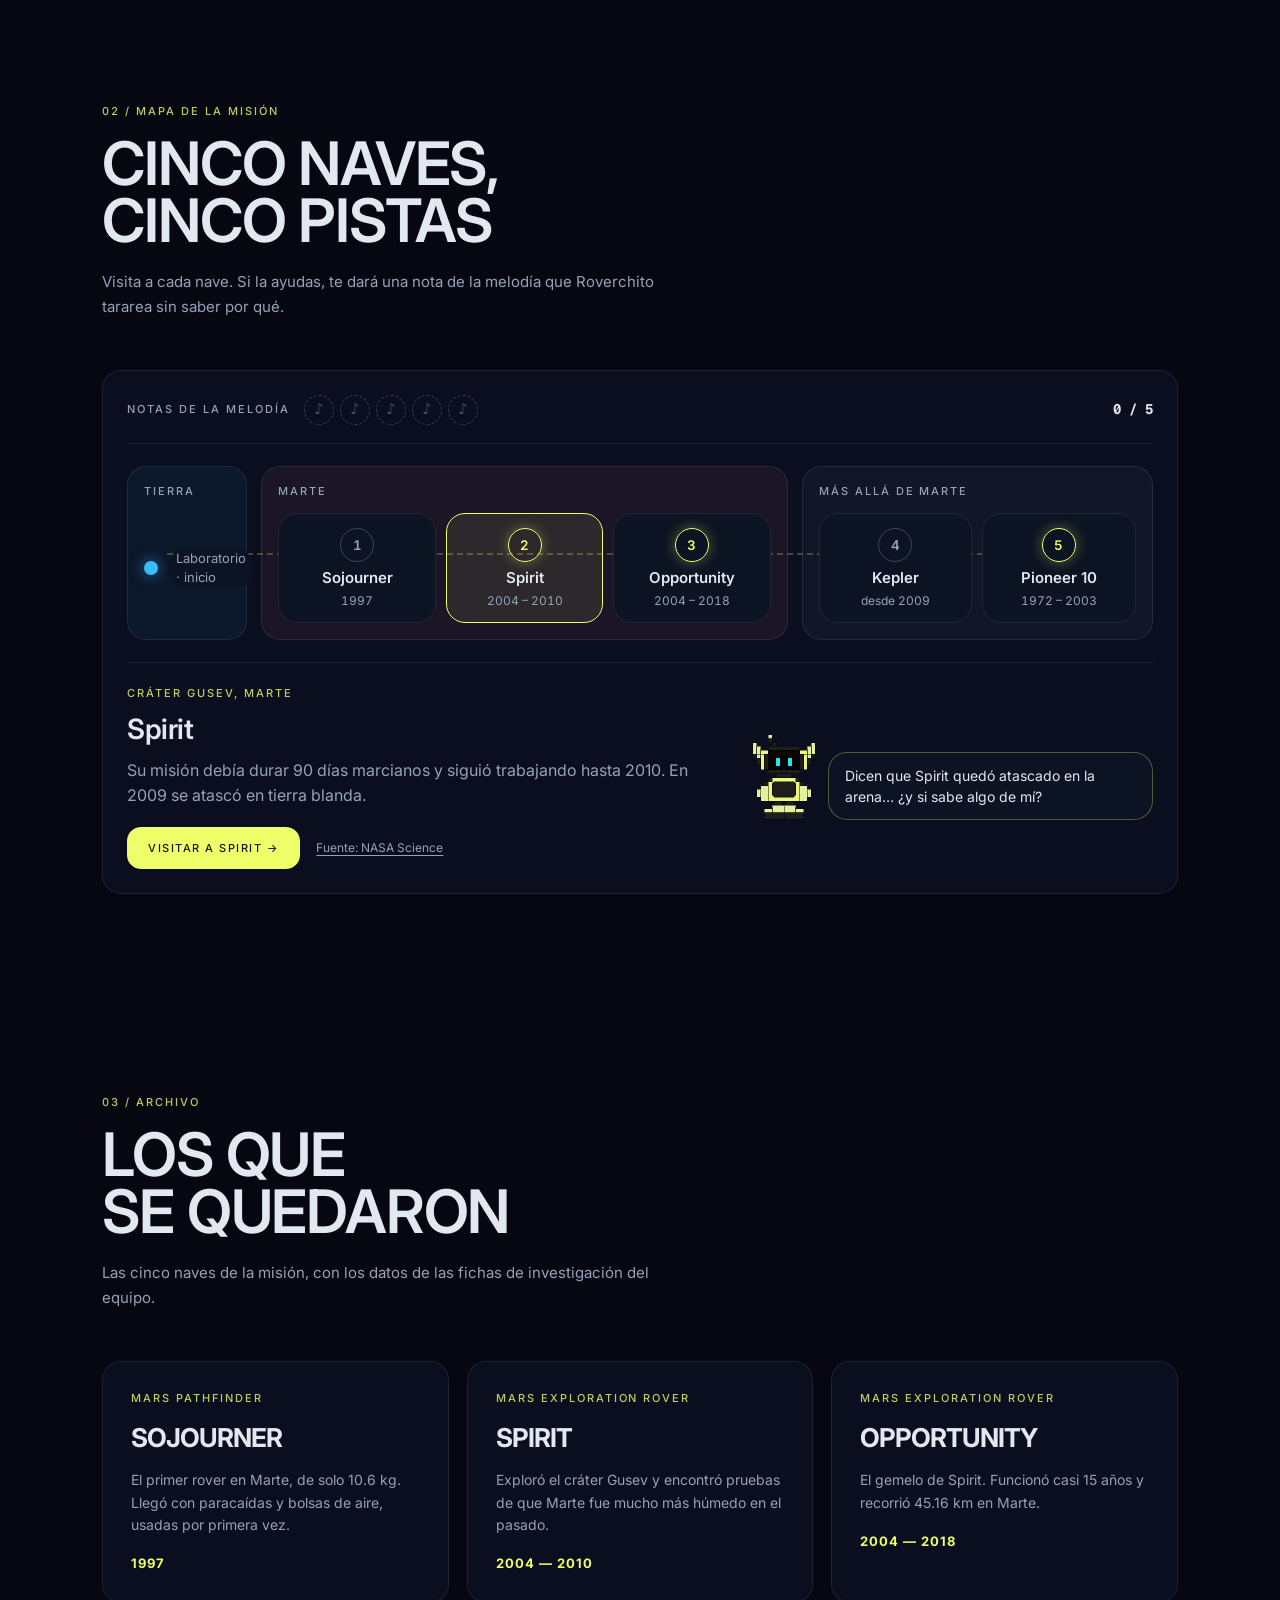
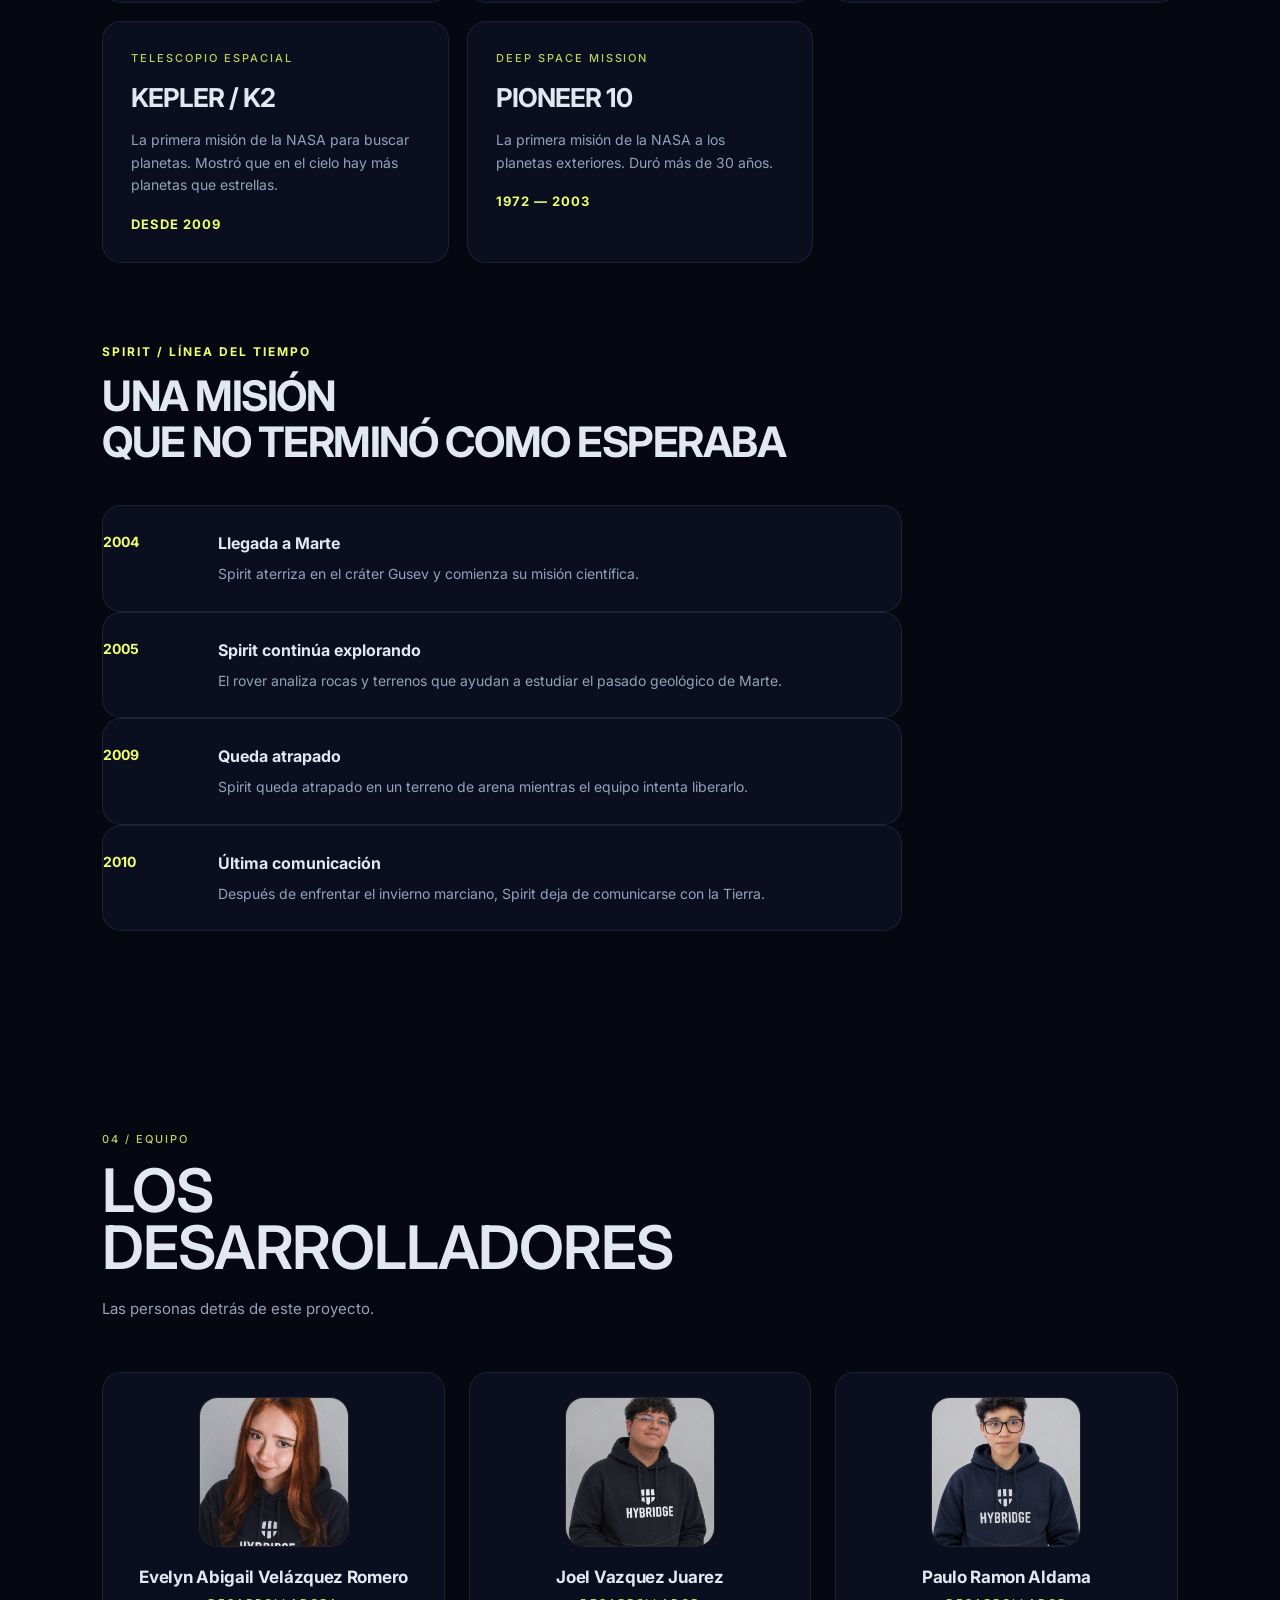
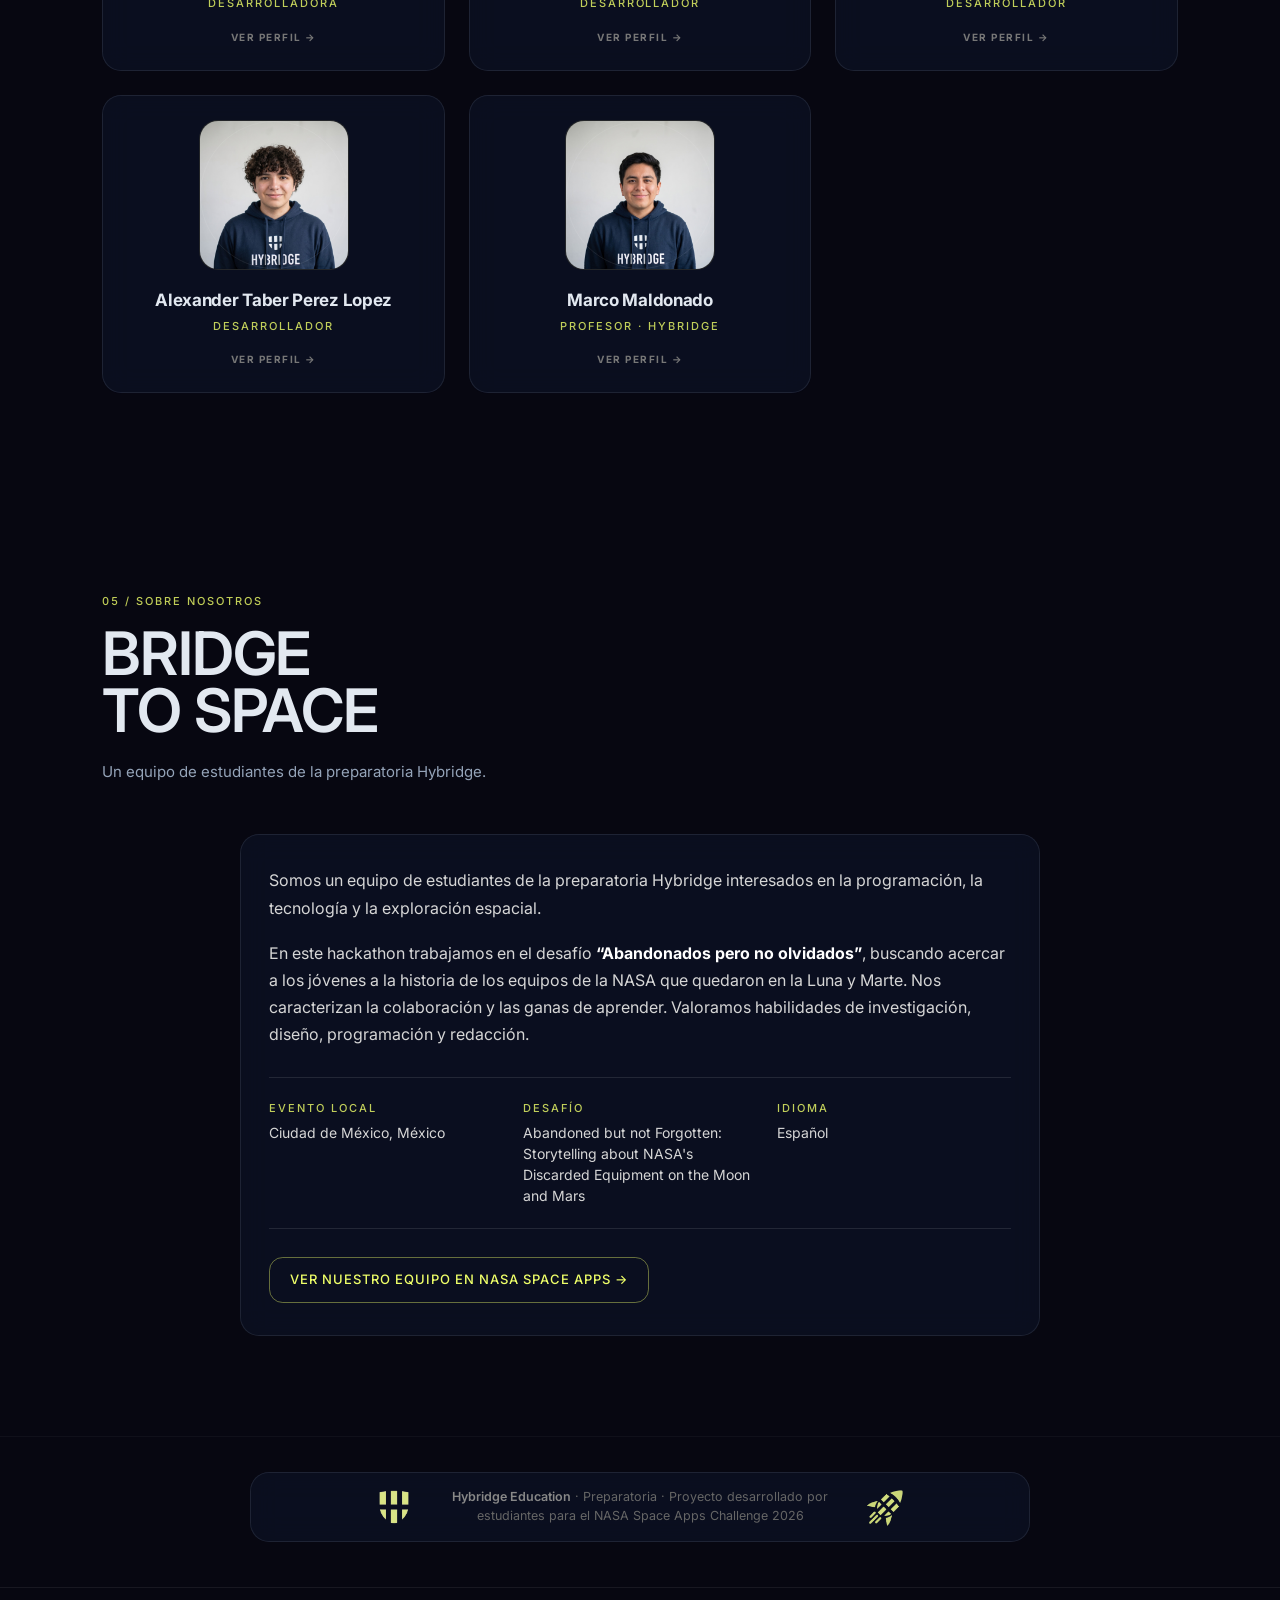
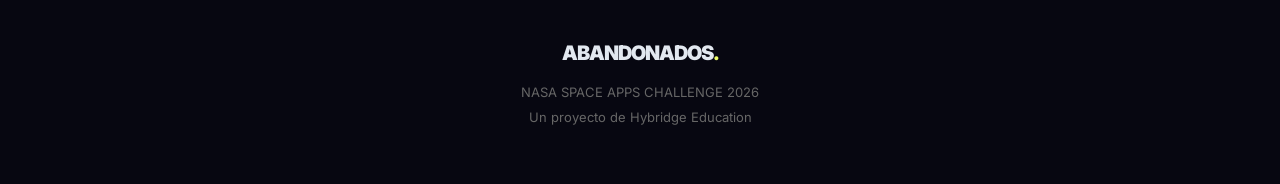
==== commit d4c2ca62: "Pioneer 10: página del nivel y cinemáticas del final; mapa con 5 naves - Ruta: Sojourner, Spirit, Op" ====
--- a/index.html
+++ b/index.html
@@ -286,8 +286,8 @@
         </span>
 
         <h2>
-            CUATRO NAVES,<br>
-            CUATRO PISTAS
+            CINCO NAVES,<br>
+            CINCO PISTAS
         </h2>
 
         <p>
@@ -302,12 +302,13 @@
         <div class="map-melody">
             <span class="map-melody-label">NOTAS DE LA MELODÍA</span>
             <div class="map-notes" id="map-notes" aria-hidden="true">
+                <span class="map-note" data-device="sojourner">♪</span>
                 <span class="map-note" data-device="spirit">♪</span>
                 <span class="map-note" data-device="opportunity">♪</span>
-                <span class="map-note" data-device="ingenuity">♪</span>
+                <span class="map-note" data-device="kepler">♪</span>
                 <span class="map-note" data-device="pioneer10">♪</span>
             </div>
-            <strong class="map-melody-count" id="map-melody-count">0 / 4</strong>
+            <strong class="map-melody-count" id="map-melody-count">0 / 5</strong>
         </div>
 
         <div class="map-route">
@@ -323,29 +324,34 @@
             <div class="map-zone map-zone--mars">
                 <span class="map-zone-name">MARTE</span>
                 <div class="map-stops">
+                    <button class="map-stop" type="button" data-device="sojourner" aria-pressed="false">
+                        <span class="map-stop-num">1</span>
+                        <span class="map-stop-name">Sojourner</span>
+                        <span class="map-stop-years">1997</span>
+                    </button>
                     <button class="map-stop is-available is-selected" type="button" data-device="spirit" aria-pressed="true">
-                        <span class="map-stop-num">1</span>
+                        <span class="map-stop-num">2</span>
                         <span class="map-stop-name">Spirit</span>
                         <span class="map-stop-years">2004 – 2010</span>
                     </button>
                     <button class="map-stop is-available" type="button" data-device="opportunity" aria-pressed="false">
-                        <span class="map-stop-num">2</span>
+                        <span class="map-stop-num">3</span>
                         <span class="map-stop-name">Opportunity</span>
                         <span class="map-stop-years">2004 – 2018</span>
                     </button>
-                    <button class="map-stop" type="button" data-device="ingenuity" aria-pressed="false">
-                        <span class="map-stop-num">3</span>
-                        <span class="map-stop-name">Ingenuity</span>
-                        <span class="map-stop-years">2021 – 2024</span>
+                </div>
+            </div>
+
+            <div class="map-zone map-zone--deep">
+                <span class="map-zone-name">MÁS ALLÁ DE MARTE</span>
+                <div class="map-stops">
+                    <button class="map-stop" type="button" data-device="kepler" aria-pressed="false">
+                        <span class="map-stop-num">4</span>
+                        <span class="map-stop-name">Kepler</span>
+                        <span class="map-stop-years">desde 2009</span>
                     </button>
-                </div>
-            </div>
-
-            <div class="map-zone map-zone--deep">
-                <span class="map-zone-name">ESPACIO PROFUNDO</span>
-                <div class="map-stops">
-                    <button class="map-stop" type="button" data-device="pioneer10" aria-pressed="false">
-                        <span class="map-stop-num">4</span>
+                    <button class="map-stop is-available" type="button" data-device="pioneer10" aria-pressed="false">
+                        <span class="map-stop-num">5</span>
                         <span class="map-stop-name">Pioneer 10</span>
                         <span class="map-stop-years">1972 – 2003</span>
                     </button>
@@ -403,7 +409,7 @@
         </h2>
 
         <p>
-            Las cuatro naves de la misión, con los datos de las
+            Las cinco naves de la misión, con los datos de las
             fichas de investigación del equipo.
         </p>
 
@@ -411,6 +417,16 @@
 
 
     <div class="archive-grid">
+
+        <div class="archive-card">
+            <span>MARS PATHFINDER</span>
+            <h3>SOJOURNER</h3>
+            <p>
+                El primer rover en Marte, de solo 10.6 kg. Llegó con
+                paracaídas y bolsas de aire, usadas por primera vez.
+            </p>
+            <strong>1997</strong>
+        </div>
 
         <div class="archive-card">
             <span>MARS EXPLORATION ROVER</span>
@@ -433,13 +449,13 @@
         </div>
 
         <div class="archive-card">
-            <span>MARS HELICOPTER</span>
-            <h3>INGENUITY</h3>
+            <span>TELESCOPIO ESPACIAL</span>
+            <h3>KEPLER / K2</h3>
             <p>
-                El primer vuelo propulsado en otro planeta.
-                Completó 72 vuelos sobre el cráter Jezero.
+                La primera misión de la NASA para buscar planetas.
+                Mostró que en el cielo hay más planetas que estrellas.
             </p>
-            <strong>2021 — 2024</strong>
+            <strong>DESDE 2009</strong>
         </div>
 
         <div class="archive-card">
--- a/style.css
+++ b/style.css
@@ -3760,7 +3760,7 @@
 }
 
 .cine[data-type="nave"] .cine-box {
-    background: #1d1007;
+    background: #17141d;
     border: 2px solid var(--voz-nave);
     border-radius: 22px;
 }
@@ -3775,7 +3775,7 @@
     width: 22px;
     height: 22px;
 
-    background: #1d1007;
+    background: #17141d;
     border-right: 2px solid var(--voz-nave);
     border-top: 2px solid var(--voz-nave);
     transform: rotate(45deg);
@@ -3783,7 +3783,7 @@
 
 .cine[data-type="nave"] .cine-text {
     position: relative;
-    color: #ffedd5;
+    color: #fdf8f2;
 }
 
 .cine[data-type="nave"] .cine-tag {
@@ -3991,3 +3991,82 @@
         animation: none;
     }
 }
+
+/* Cinco paradas: la zona de más allá de Marte tiene dos */
+.map-route {
+    grid-template-columns: minmax(120px, 0.6fr) 3fr 2fr;
+}
+
+@media (max-width: 900px) {
+    .map-route {
+        grid-template-columns: 1fr;
+    }
+}
+
+
+/* =========================================
+   CINEMÁTICA — ESPACIO PROFUNDO (Pioneer 10)
+========================================= */
+
+/* Cinturón de asteroides */
+.cine-bg[data-scene="asteroids"] {
+    background:
+        radial-gradient(6px 5px at 12% 68%, #6b5a4a, transparent),
+        radial-gradient(10px 8px at 28% 74%, #7c6a58, transparent),
+        radial-gradient(4px 4px at 41% 62%, #5b4c3f, transparent),
+        radial-gradient(12px 9px at 63% 70%, #6f5e4d, transparent),
+        radial-gradient(5px 5px at 79% 64%, #82705d, transparent),
+        radial-gradient(8px 7px at 92% 72%, #5f5043, transparent),
+        radial-gradient(1px 1px at 20% 20%, #fff, transparent),
+        radial-gradient(1px 1px at 70% 15%, #fff, transparent),
+        radial-gradient(1px 1px at 50% 35%, #fff, transparent),
+        radial-gradient(circle at 50% 50%, #0b1020, #02030a 75%);
+    background-size: 100% 100%;
+    animation: cineDrift 14s linear infinite;
+}
+
+/* Júpiter a lo lejos */
+.cine-bg[data-scene="jupiter"] {
+    background:
+        radial-gradient(circle at 78% 68%, transparent 0 15%, rgba(2, 3, 10, 0) 15%),
+        repeating-linear-gradient(8deg, rgba(180, 120, 70, 0) 0 6px, rgba(120, 72, 40, 0.25) 6px 12px),
+        radial-gradient(circle at 78% 68%, #e9c08d 0, #c98b52 9%, #8a5a34 15%, transparent 15.5%),
+        radial-gradient(1px 1px at 15% 25%, #fff, transparent),
+        radial-gradient(1px 1px at 40% 15%, #fff, transparent),
+        radial-gradient(1px 1px at 60% 40%, #fff, transparent),
+        radial-gradient(circle at 30% 40%, #0a0f1f, #02030a 75%);
+}
+
+/* Espacio profundo: estrellas finas y mucho vacío */
+.cine-bg[data-scene="deep"] {
+    background:
+        radial-gradient(1px 1px at 10% 15%, #fff, transparent),
+        radial-gradient(1px 1px at 25% 70%, rgba(255, 255, 255, 0.8), transparent),
+        radial-gradient(1px 1px at 38% 30%, rgba(255, 255, 255, 0.6), transparent),
+        radial-gradient(1px 1px at 55% 80%, #fff, transparent),
+        radial-gradient(1px 1px at 68% 22%, rgba(255, 255, 255, 0.7), transparent),
+        radial-gradient(1px 1px at 82% 55%, #fff, transparent),
+        radial-gradient(1px 1px at 92% 12%, rgba(255, 255, 255, 0.6), transparent),
+        radial-gradient(circle at 50% 50%, rgba(196, 181, 253, 0.08), transparent 55%),
+        #010208;
+}
+
+@keyframes cineDrift {
+    from { background-position: 0 0; }
+    to { background-position: -80px 0; }
+}
+
+/* La nave invitada: oscura cuando escucha, iluminada con su color cuando habla */
+.cine-stage.has-guest .cine-guest {
+    filter: brightness(0.55) saturate(0.7);
+}
+
+.cine[data-type="nave"] .cine-guest {
+    filter: drop-shadow(0 0 22px var(--voz-nave));
+}
+
+@media (prefers-reduced-motion: reduce) {
+    .cine-bg[data-scene="asteroids"] {
+        animation: none;
+    }
+}
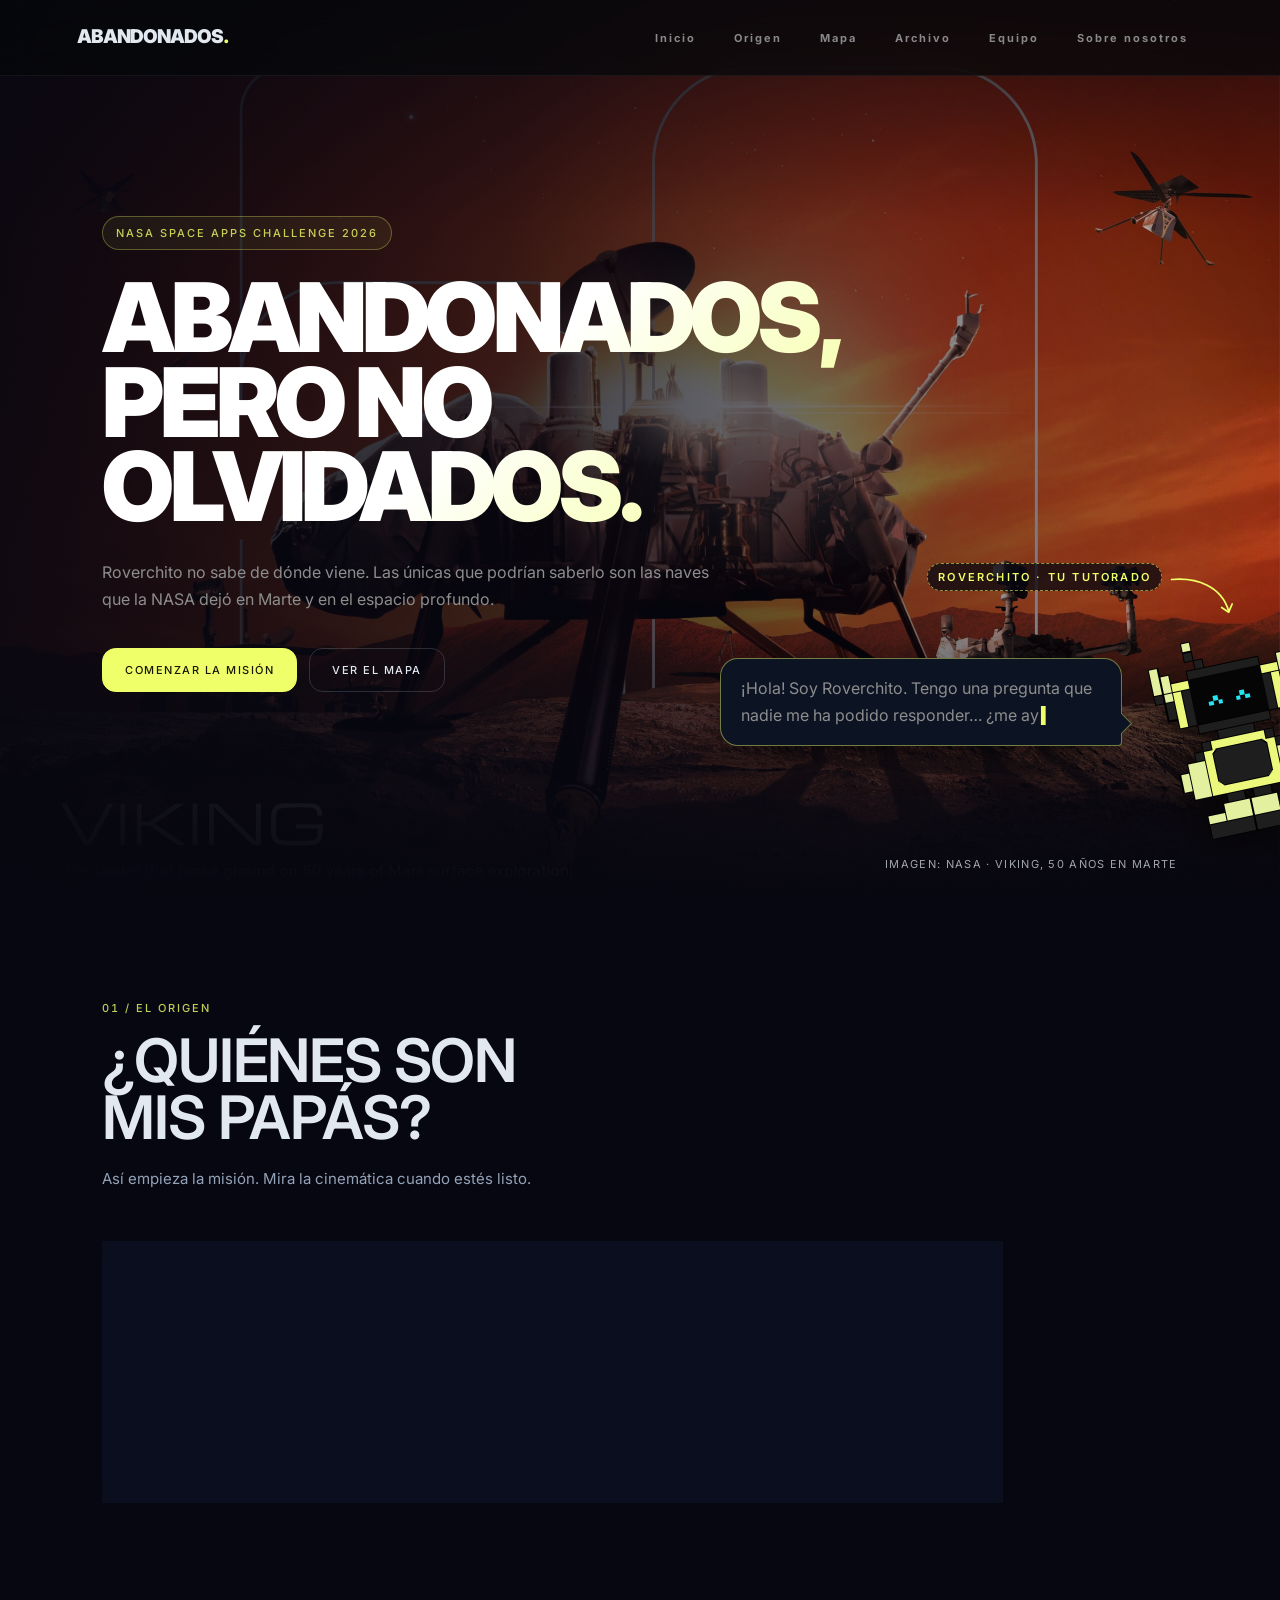
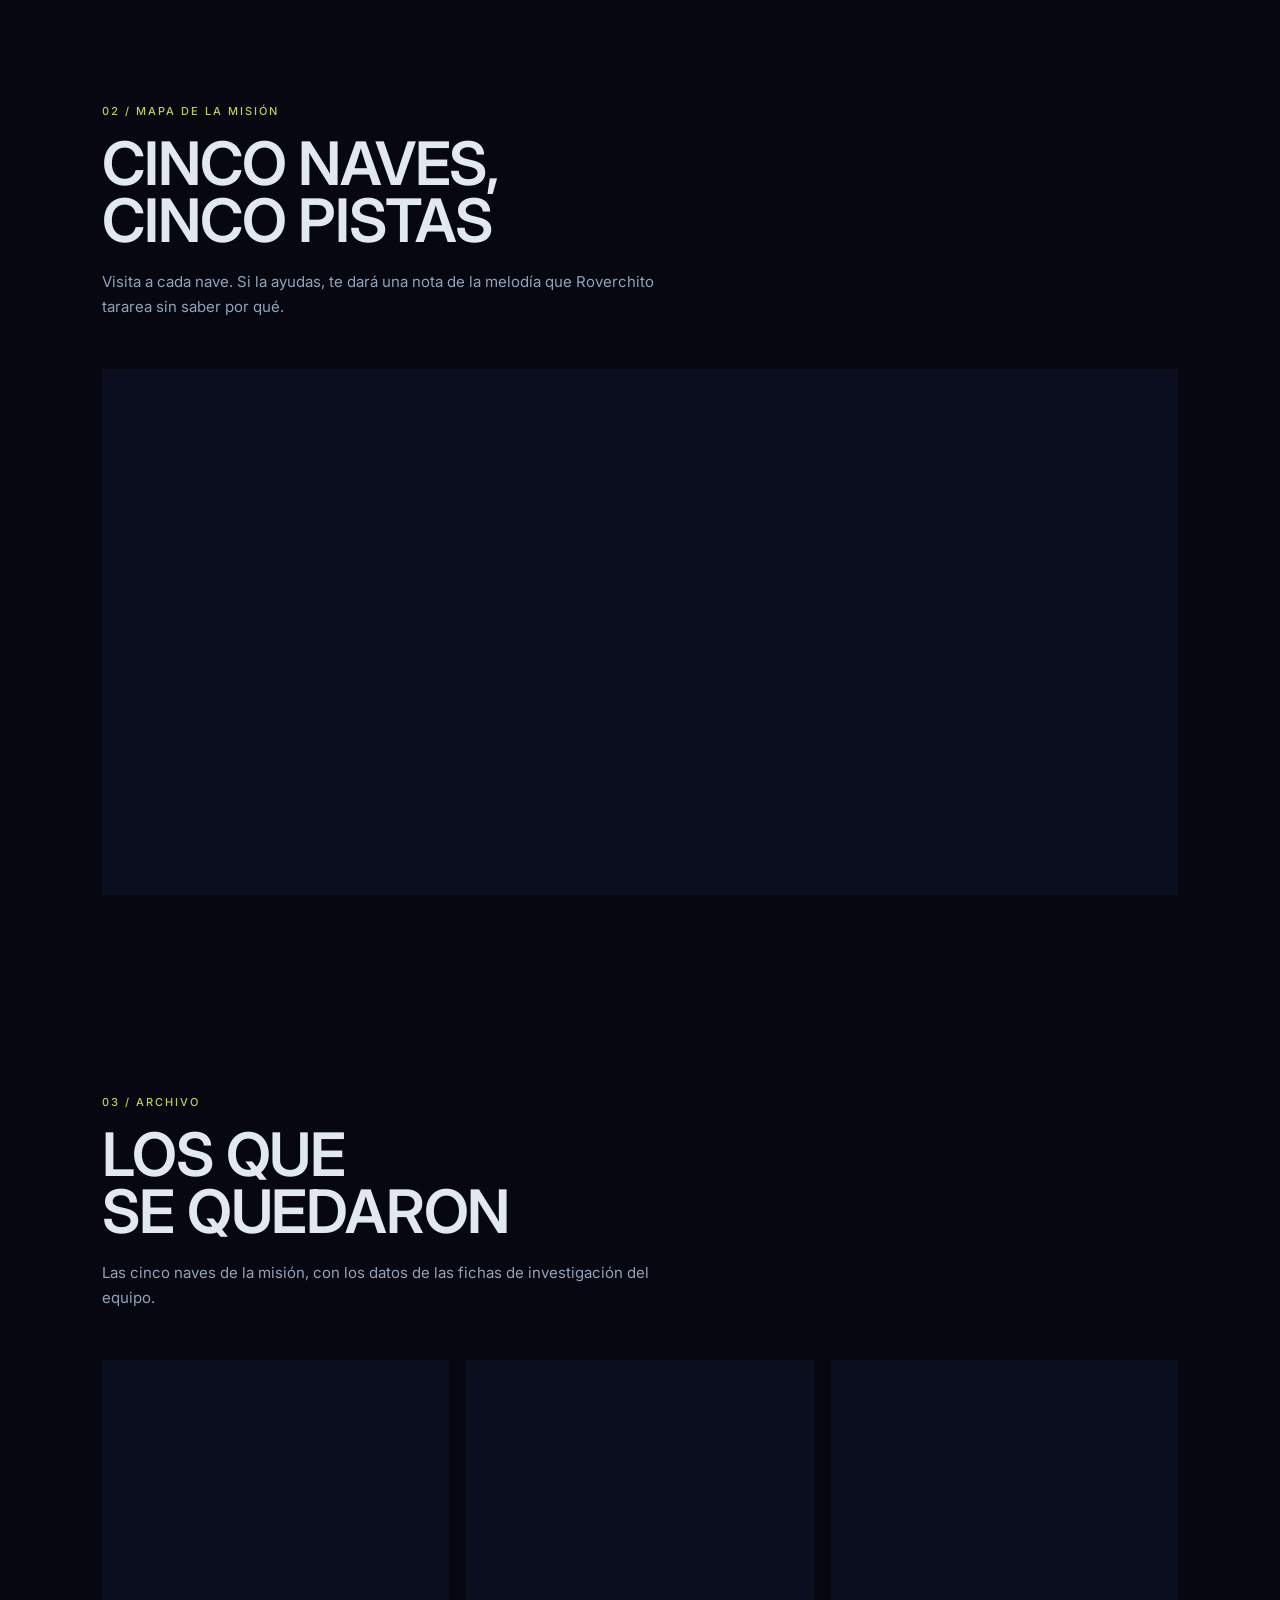
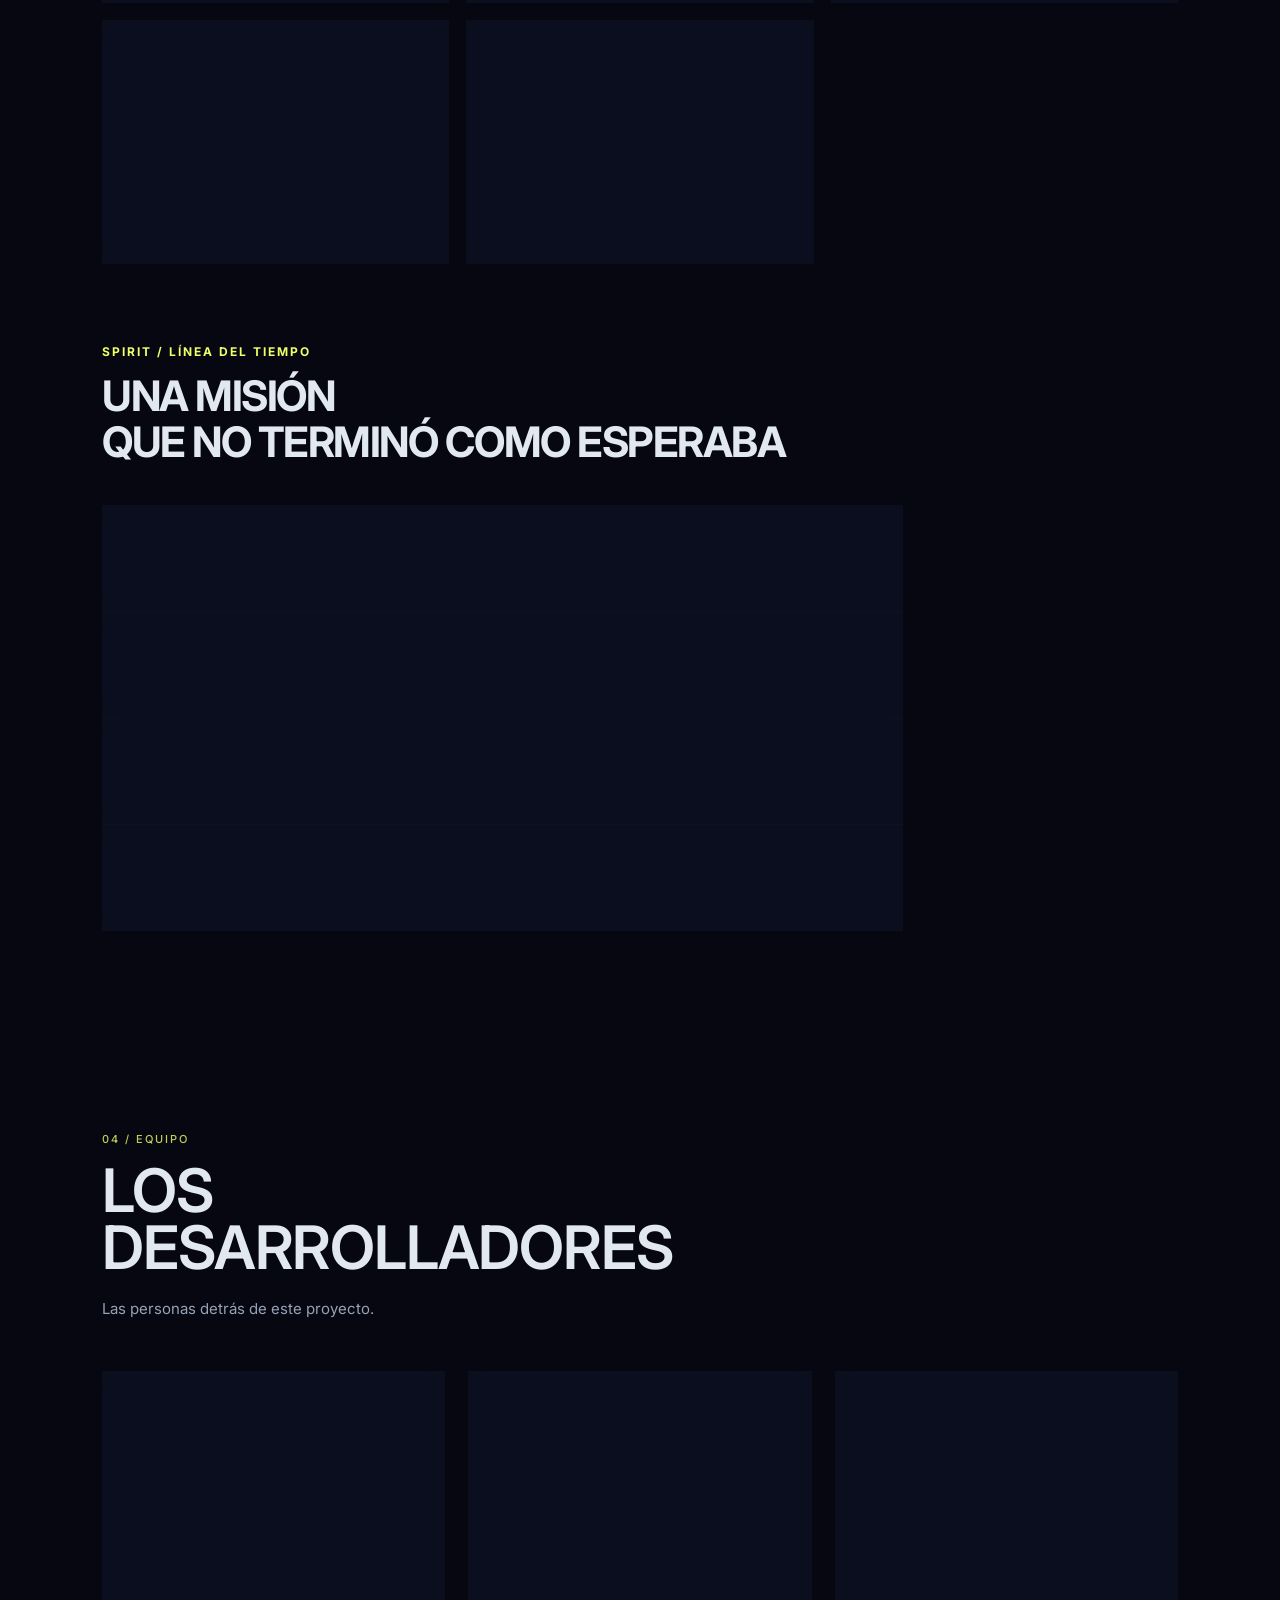
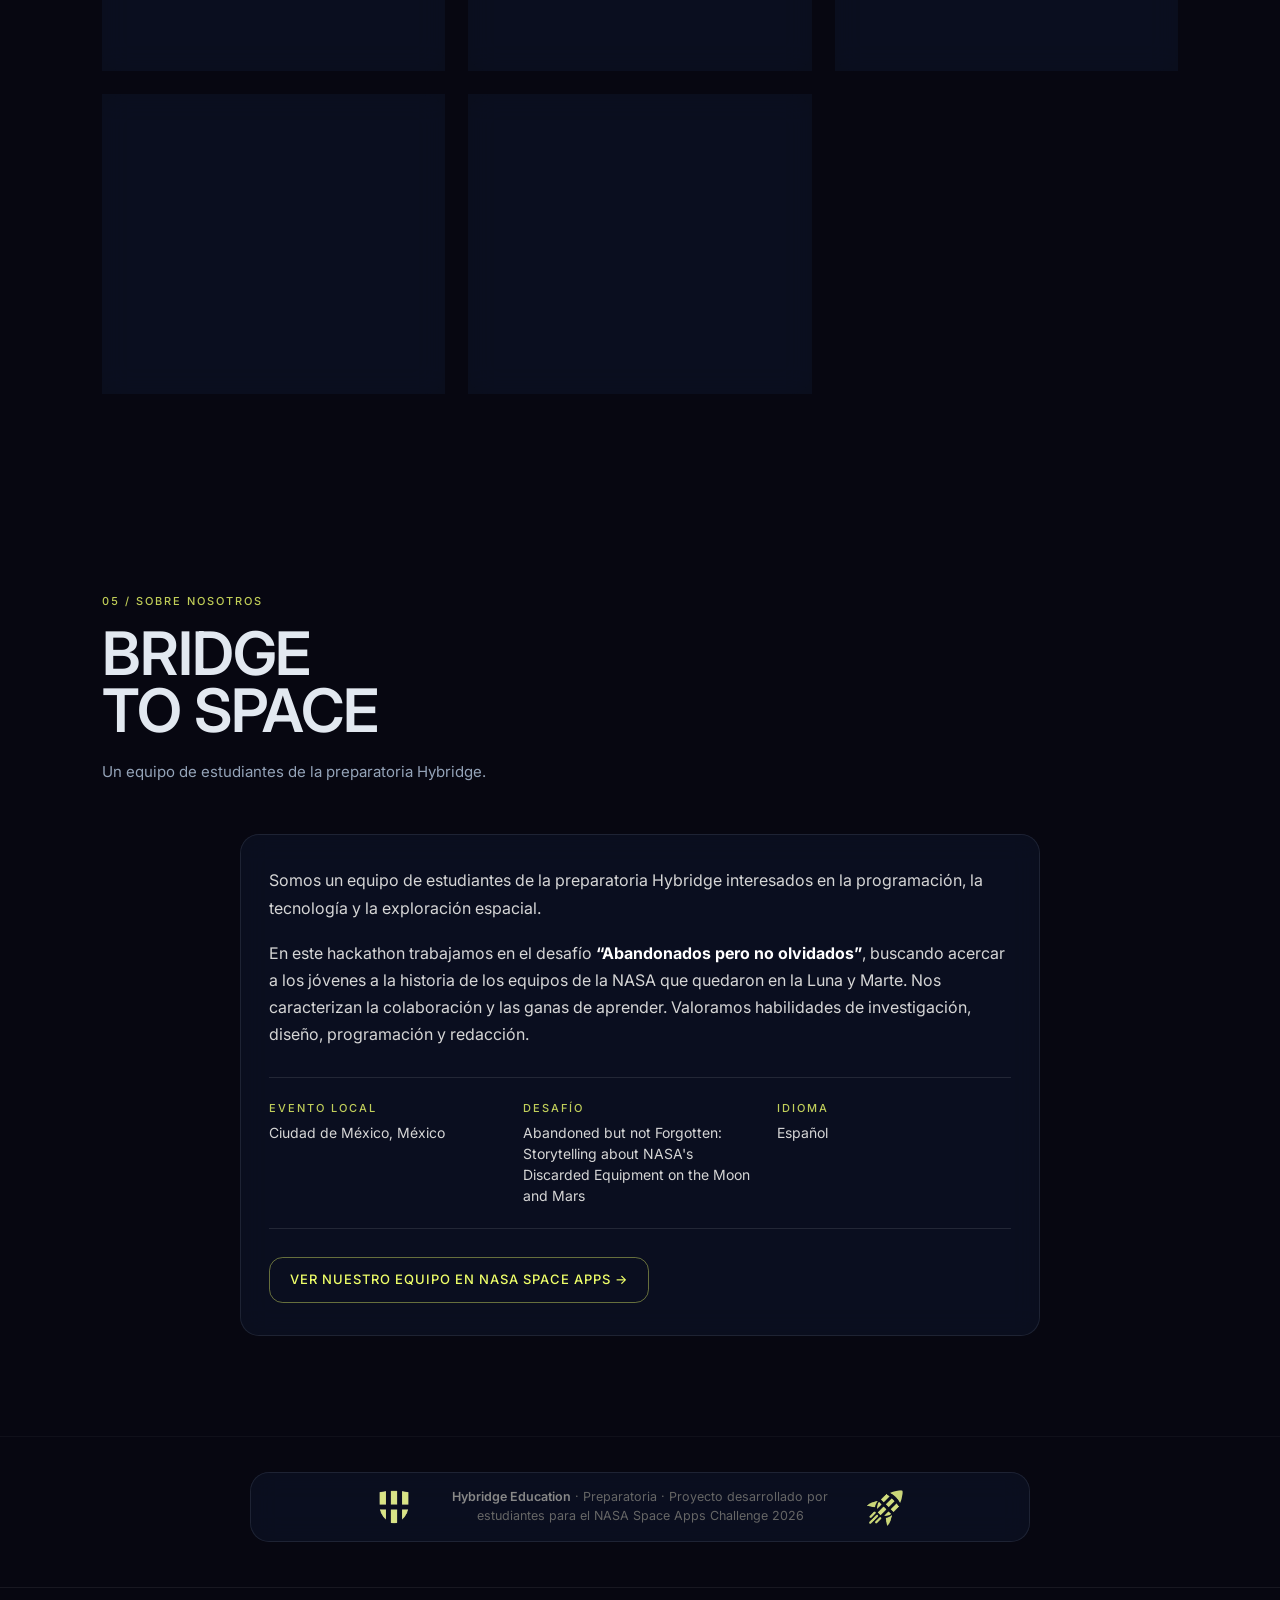
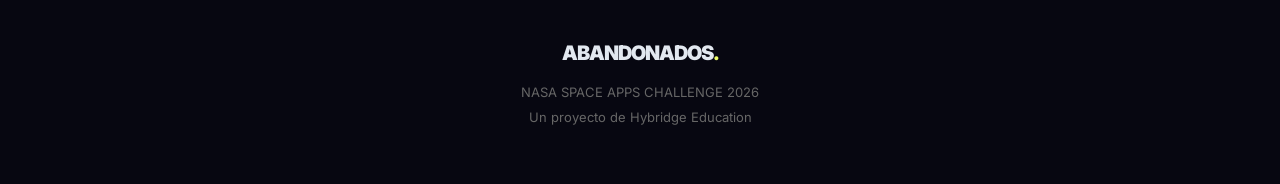
==== commit 0052823d: "Voz de Roverchito: audios grabados o voz del navegador - voz.js: usa el audio grabado de cada frase " ====
--- a/index.html
+++ b/index.html
@@ -1374,6 +1374,8 @@
 </script>
 
 <script src="roverchito.js"></script>
+<script src="audio/roverchito/frases.js"></script>
+<script src="voz.js"></script>
 <script src="mision.js"></script>
 <script src="cinematica.js"></script>
 </body>
--- a/style.css
+++ b/style.css
@@ -4070,3 +4070,63 @@
         animation: none;
     }
 }
+
+
+/* =========================================
+   CINEMÁTICA — VOZ DEL JUGADOR ("TÚ")
+   Globo azul claro alineado a la derecha, sin pico:
+   es lo que responde quien está jugando.
+========================================= */
+
+.cine {
+    --voz-jugador: #93c5fd;
+}
+
+.cine[data-type="jugador"] .cine-tag {
+    justify-content: flex-end;
+    color: var(--voz-jugador);
+}
+
+.cine[data-type="jugador"] .cine-box {
+    margin-left: auto;
+    max-width: 88%;
+
+    background: #0f1a2b;
+    border: 2px solid var(--voz-jugador);
+    border-radius: 22px 22px 6px 22px;
+}
+
+.cine[data-type="jugador"] .cine-text {
+    color: #e0efff;
+    text-align: right;
+}
+
+@media (max-width: 700px) {
+    .cine[data-type="jugador"] .cine-tag {
+        justify-content: center;
+    }
+
+    .cine[data-type="jugador"] .cine-box {
+        max-width: 100%;
+    }
+}
+
+/* Escenas del pasado (data-solo): solo la nave, iluminada como un recuerdo */
+.cine-avatar-wrap {
+    transition: opacity 0.5s ease, transform 0.5s ease;
+}
+
+.cine.is-solo .cine-avatar-wrap {
+    opacity: 0;
+    transform: translateX(-24px);
+}
+
+.cine.is-solo .cine-stage.has-guest .cine-guest {
+    filter: drop-shadow(0 0 18px var(--voz-nave));
+    transform: scale(1.08);
+}
+
+/* Botón de voz en la barra de la cinemática */
+.cine-voice[aria-pressed="false"] {
+    color: rgba(255, 255, 255, 0.55);
+}
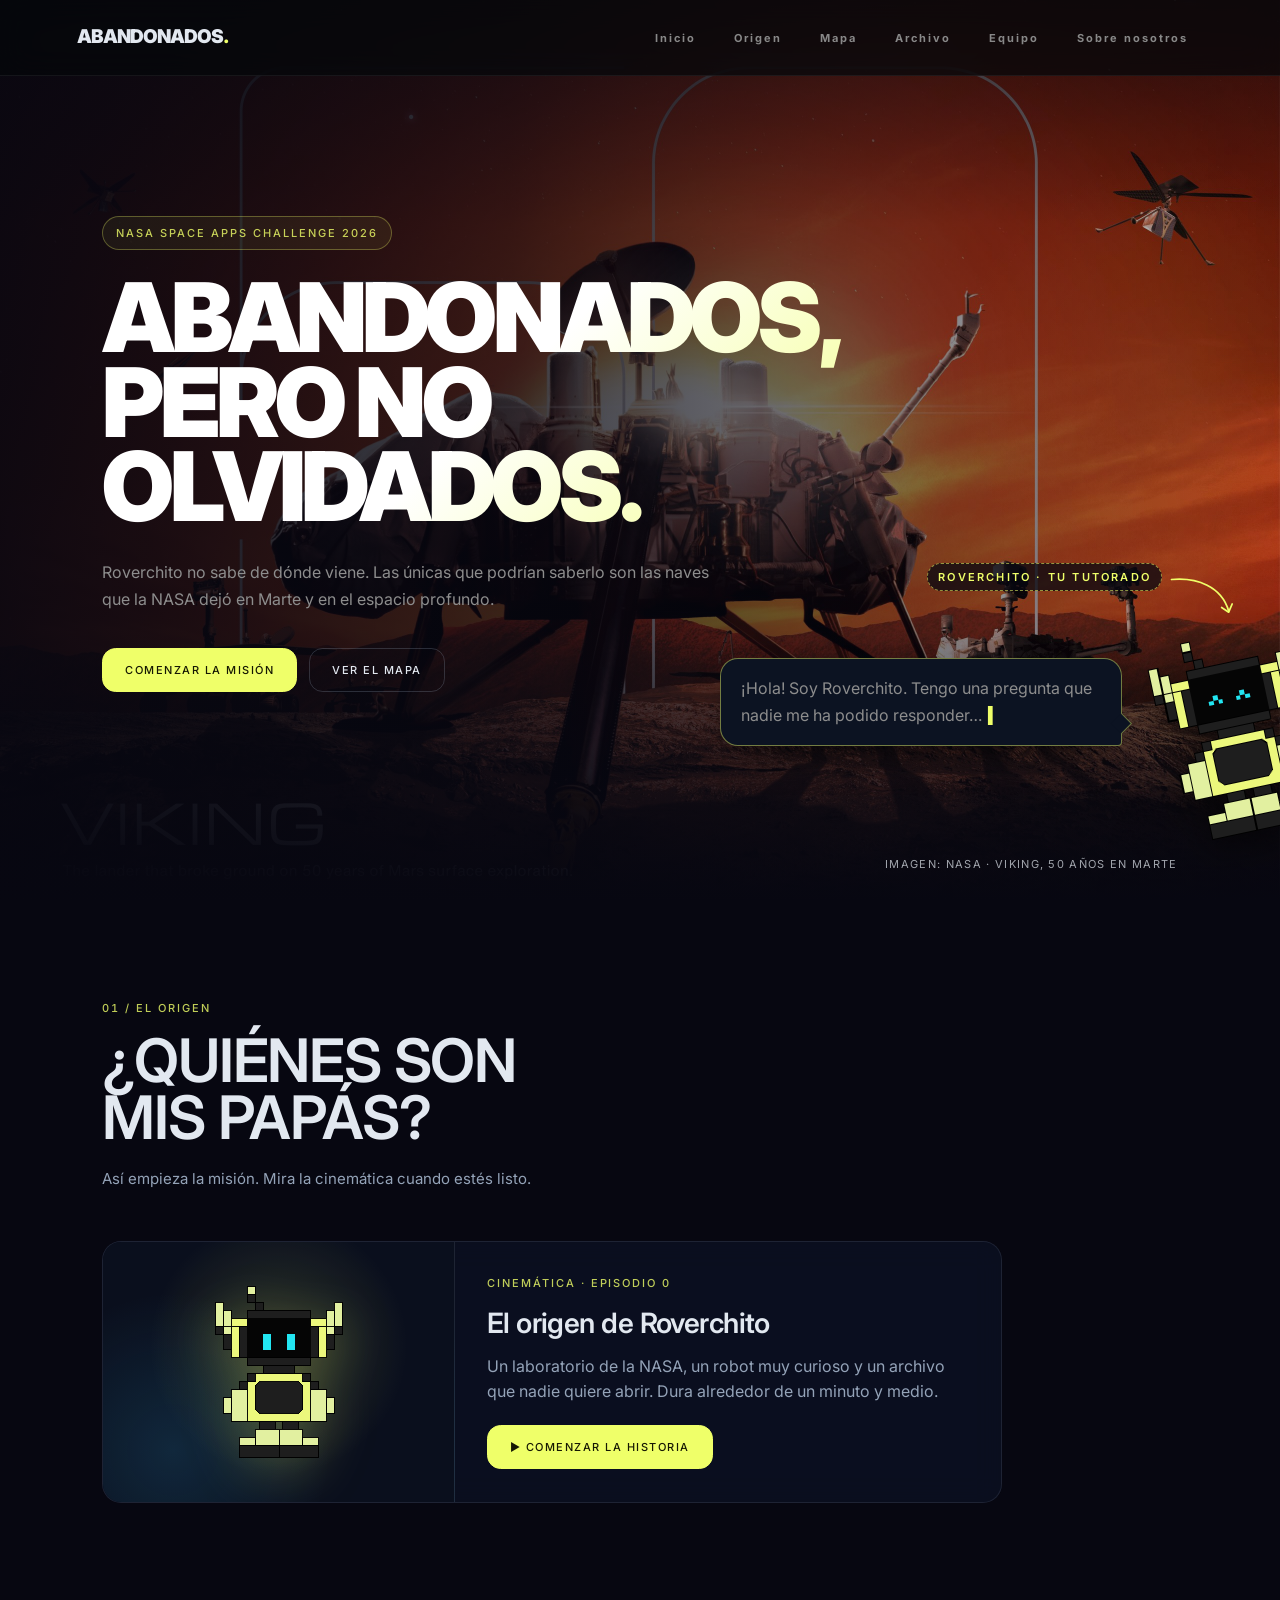
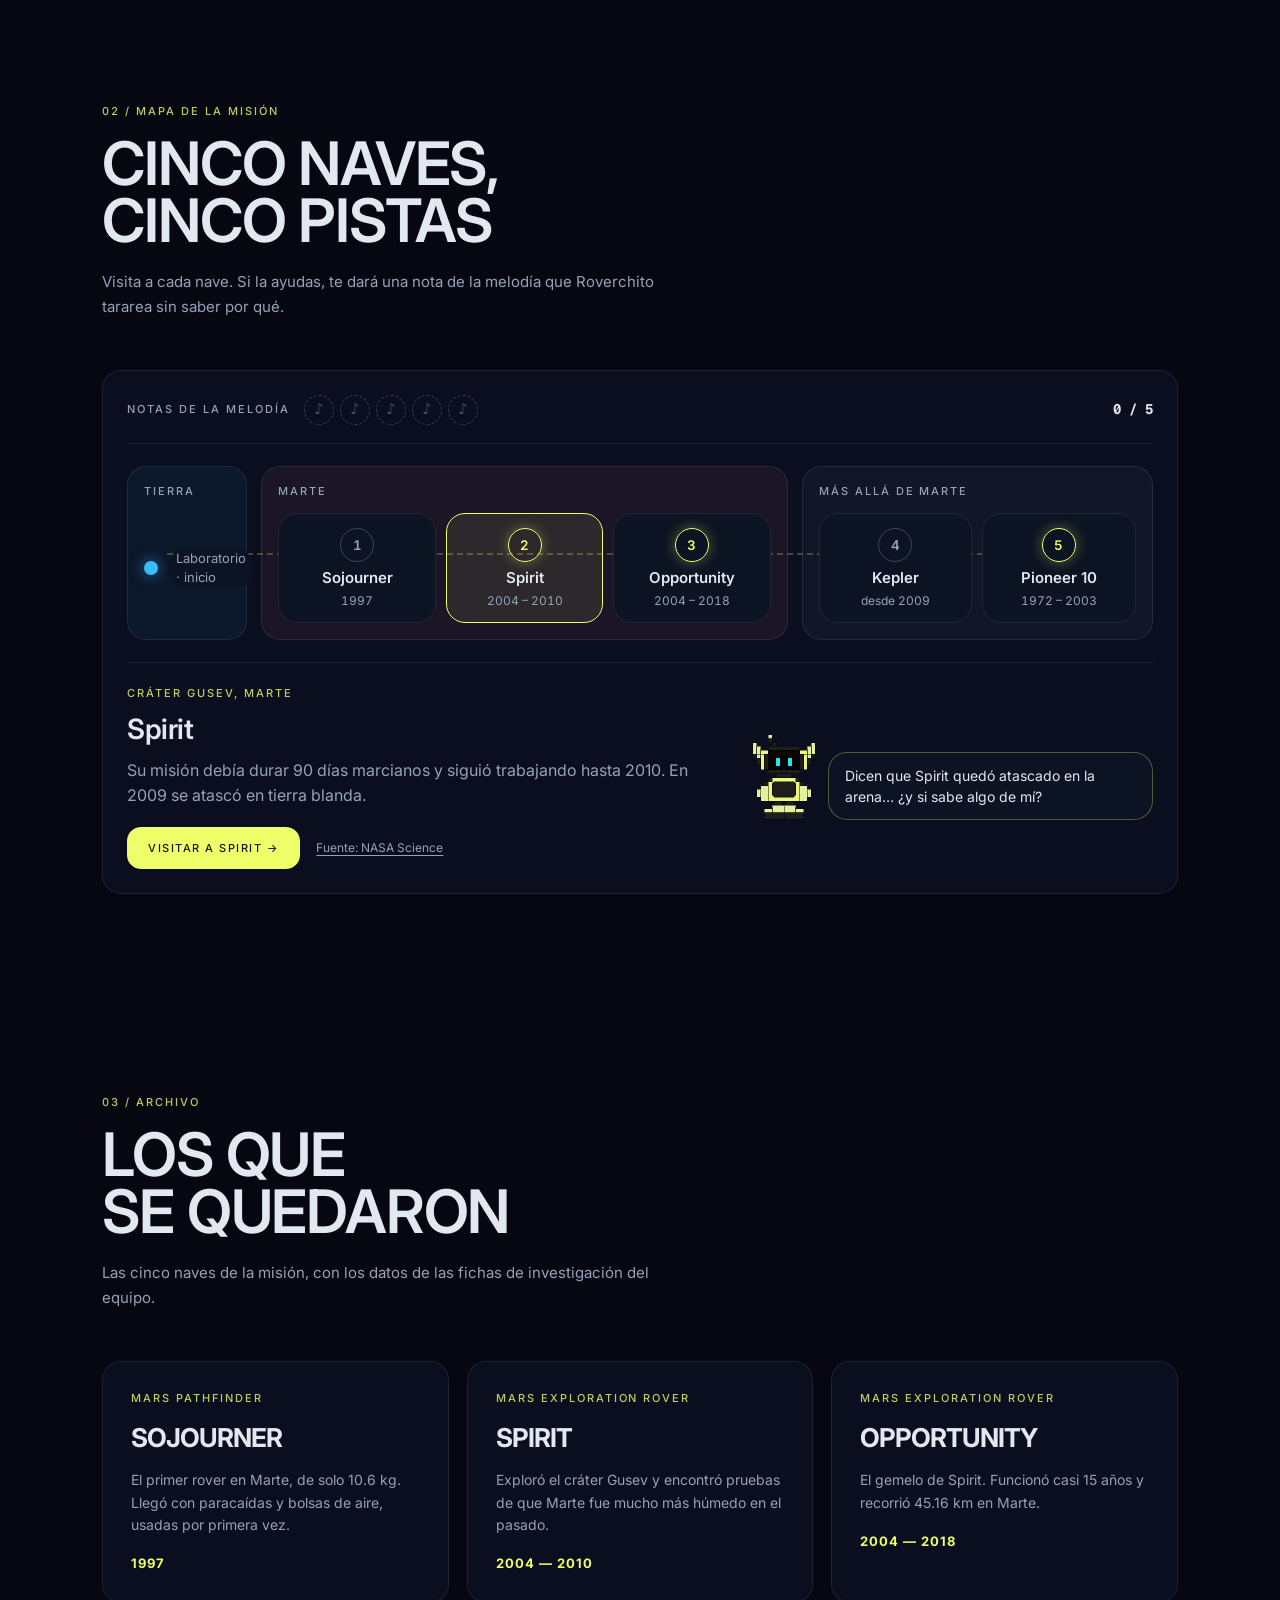
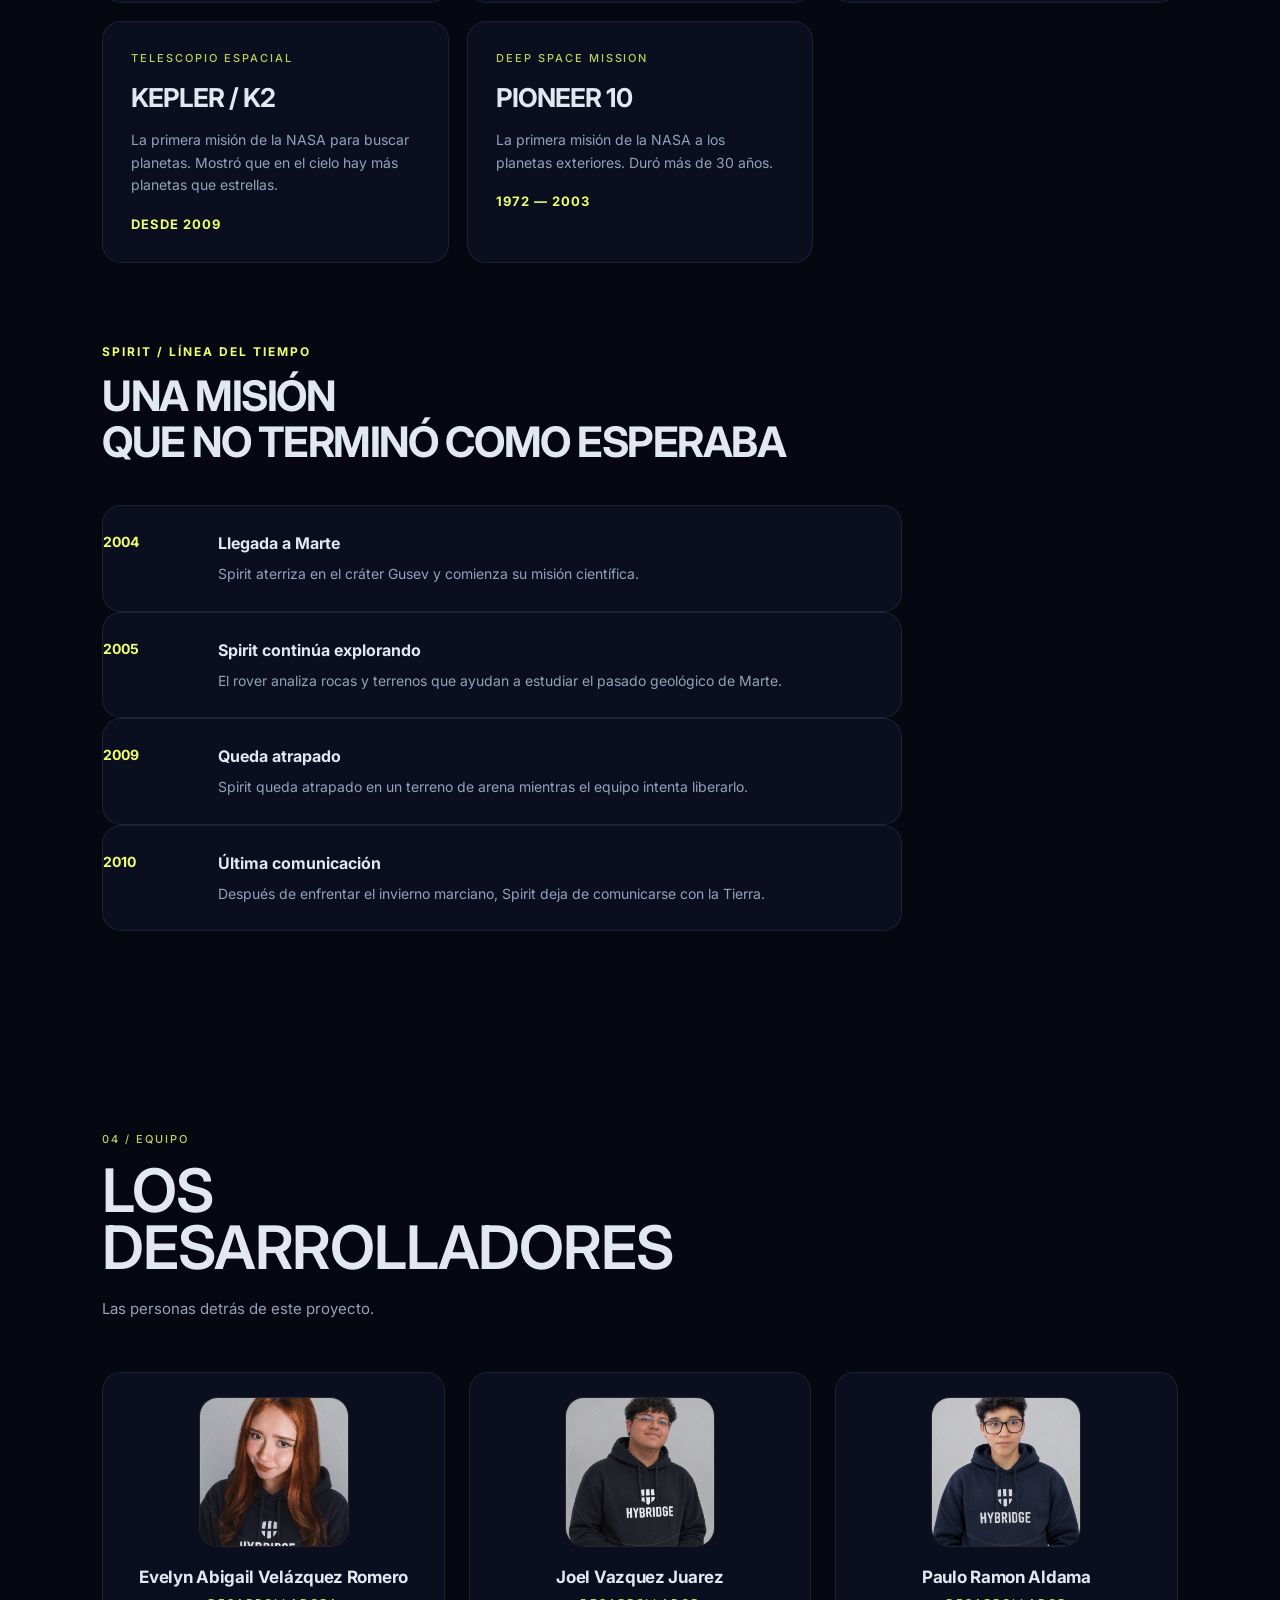
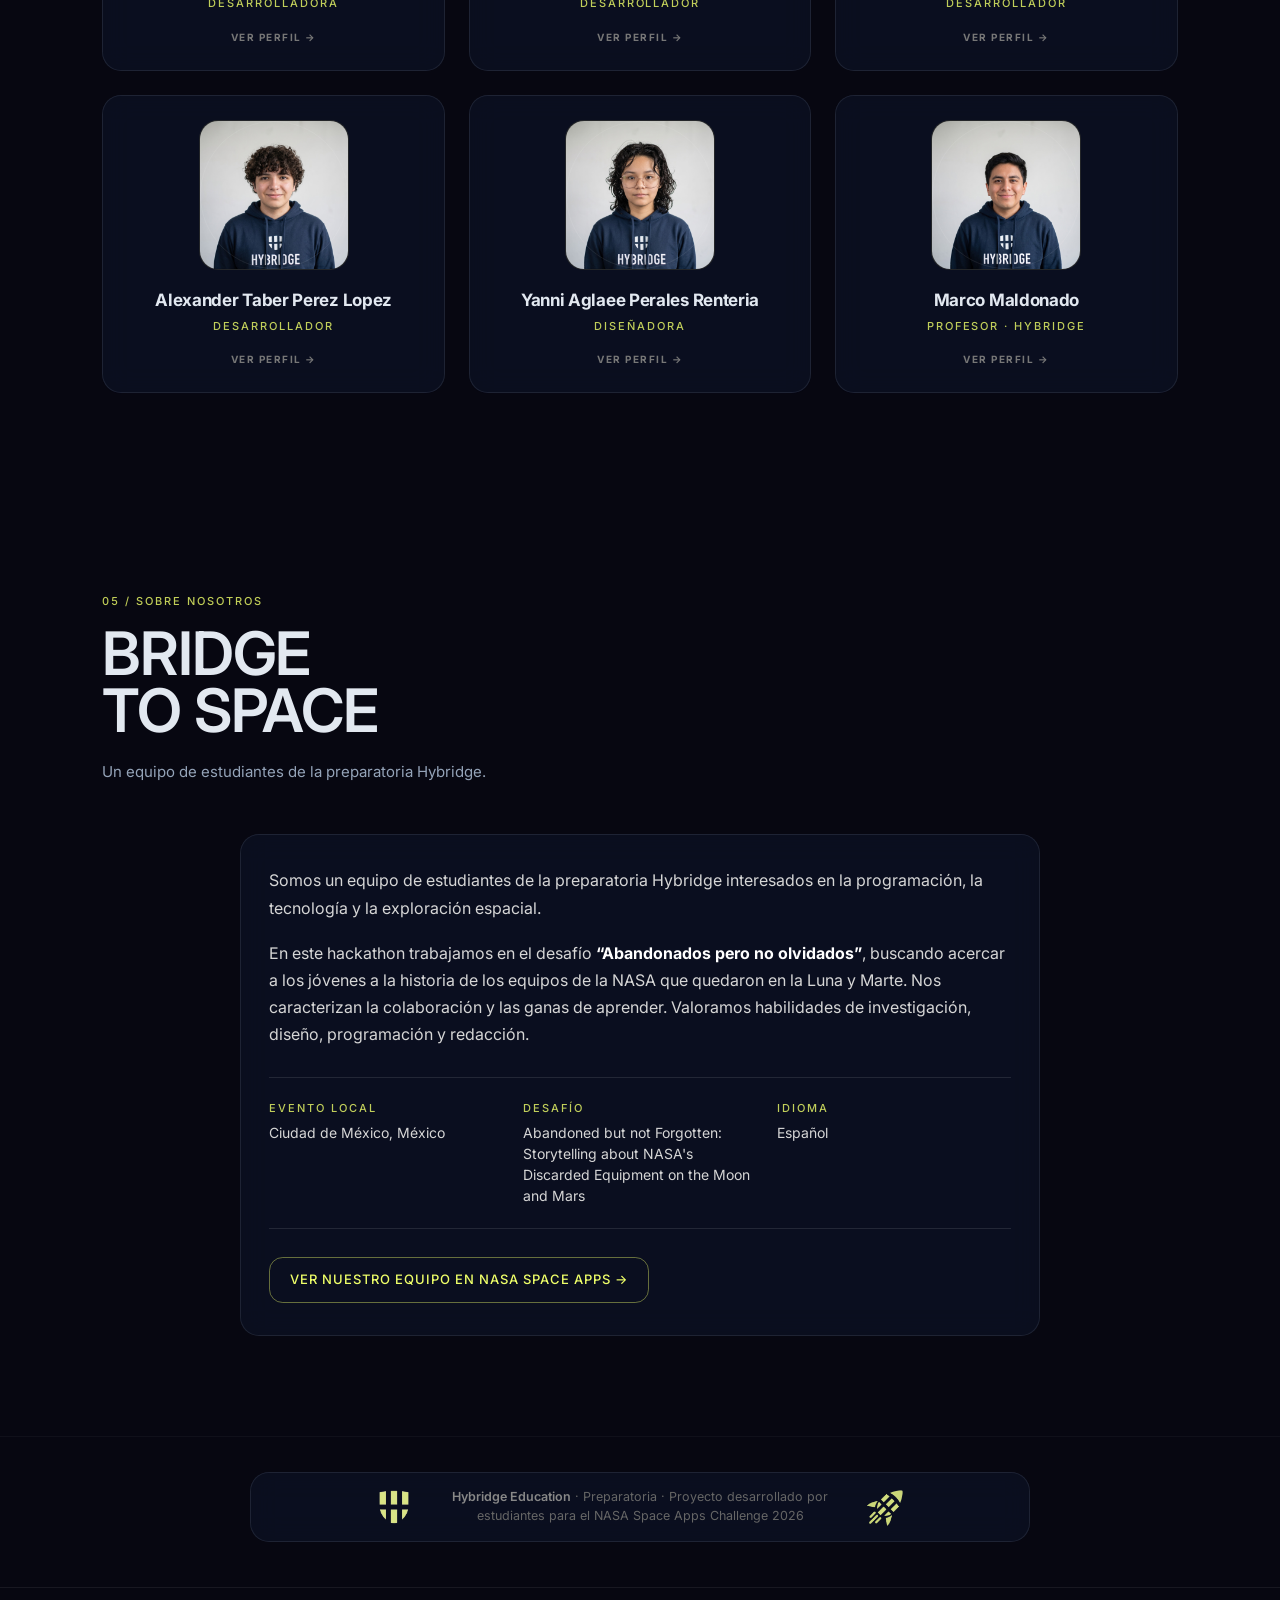
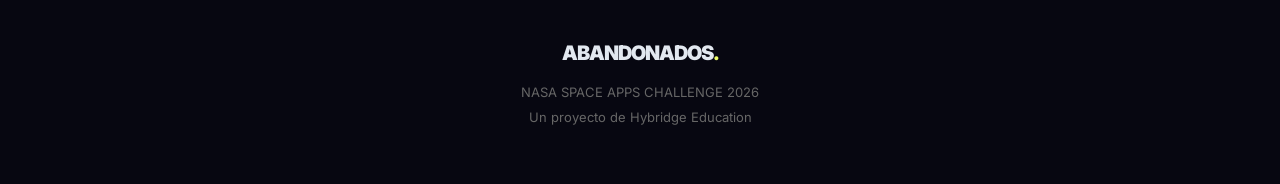
==== commit 9198af67: "Equipo: agrega a Yanni Aglaee Perales Renteria como diseñadora - Foto, tarjeta y perfil en la secció" ====
--- a/index.html
+++ b/index.html
@@ -736,6 +736,38 @@
         </div>
 
 
+        <!-- YANNI -->
+
+        <div
+            class="team-card"
+            onclick="openTeamModal('modal-yanni')"
+        >
+
+            <div class="team-photo">
+
+                <img
+                    src="img/equipo/Yanni%20Aglaee%20Perales%20Renteria.jpg"
+                    alt="Yanni Aglaee Perales Renteria"
+                    onerror="this.style.display='none'"
+                >
+
+            </div>
+
+            <h3>
+                Yanni Aglaee Perales Renteria
+            </h3>
+
+            <span>
+                DISEÑADORA
+            </span>
+
+            <div class="team-open">
+                VER PERFIL →
+            </div>
+
+        </div>
+
+
         <!-- MARCO -->
 
         <div
@@ -1150,6 +1182,56 @@
 
 
 <!-- =========================================
+     MODAL YANNI
+========================================= -->
+
+<div
+    id="modal-yanni"
+    class="modal team-modal-overlay"
+>
+
+    <div class="modal-box team-modal">
+
+        <button
+            class="modal-close"
+            onclick="closeTeamModal('modal-yanni')"
+        >
+            ×
+        </button>
+
+        <div class="team-modal-photo">
+
+            <img
+                src="img/equipo/Yanni%20Aglaee%20Perales%20Renteria.jpg"
+                alt="Yanni Aglaee Perales Renteria"
+                onerror="this.style.display='none'"
+            >
+
+        </div>
+
+        <span class="team-role">
+            DISEÑADORA
+        </span>
+
+        <h2>
+            Yanni Aglaee Perales Renteria
+        </h2>
+
+        <div class="team-divider"></div>
+
+        <p>
+            Soy Yanni Aglaee Perales Rentería, estudiante de la
+            preparatoria Hybridge y diseñadora del equipo. Dibujé a
+            Roverchito, nuestro guía, y me encargo de las ilustraciones
+            hechas a mano del proyecto.
+        </p>
+
+    </div>
+
+</div>
+
+
+<!-- =========================================
      MODAL MARCO
 ========================================= -->
 
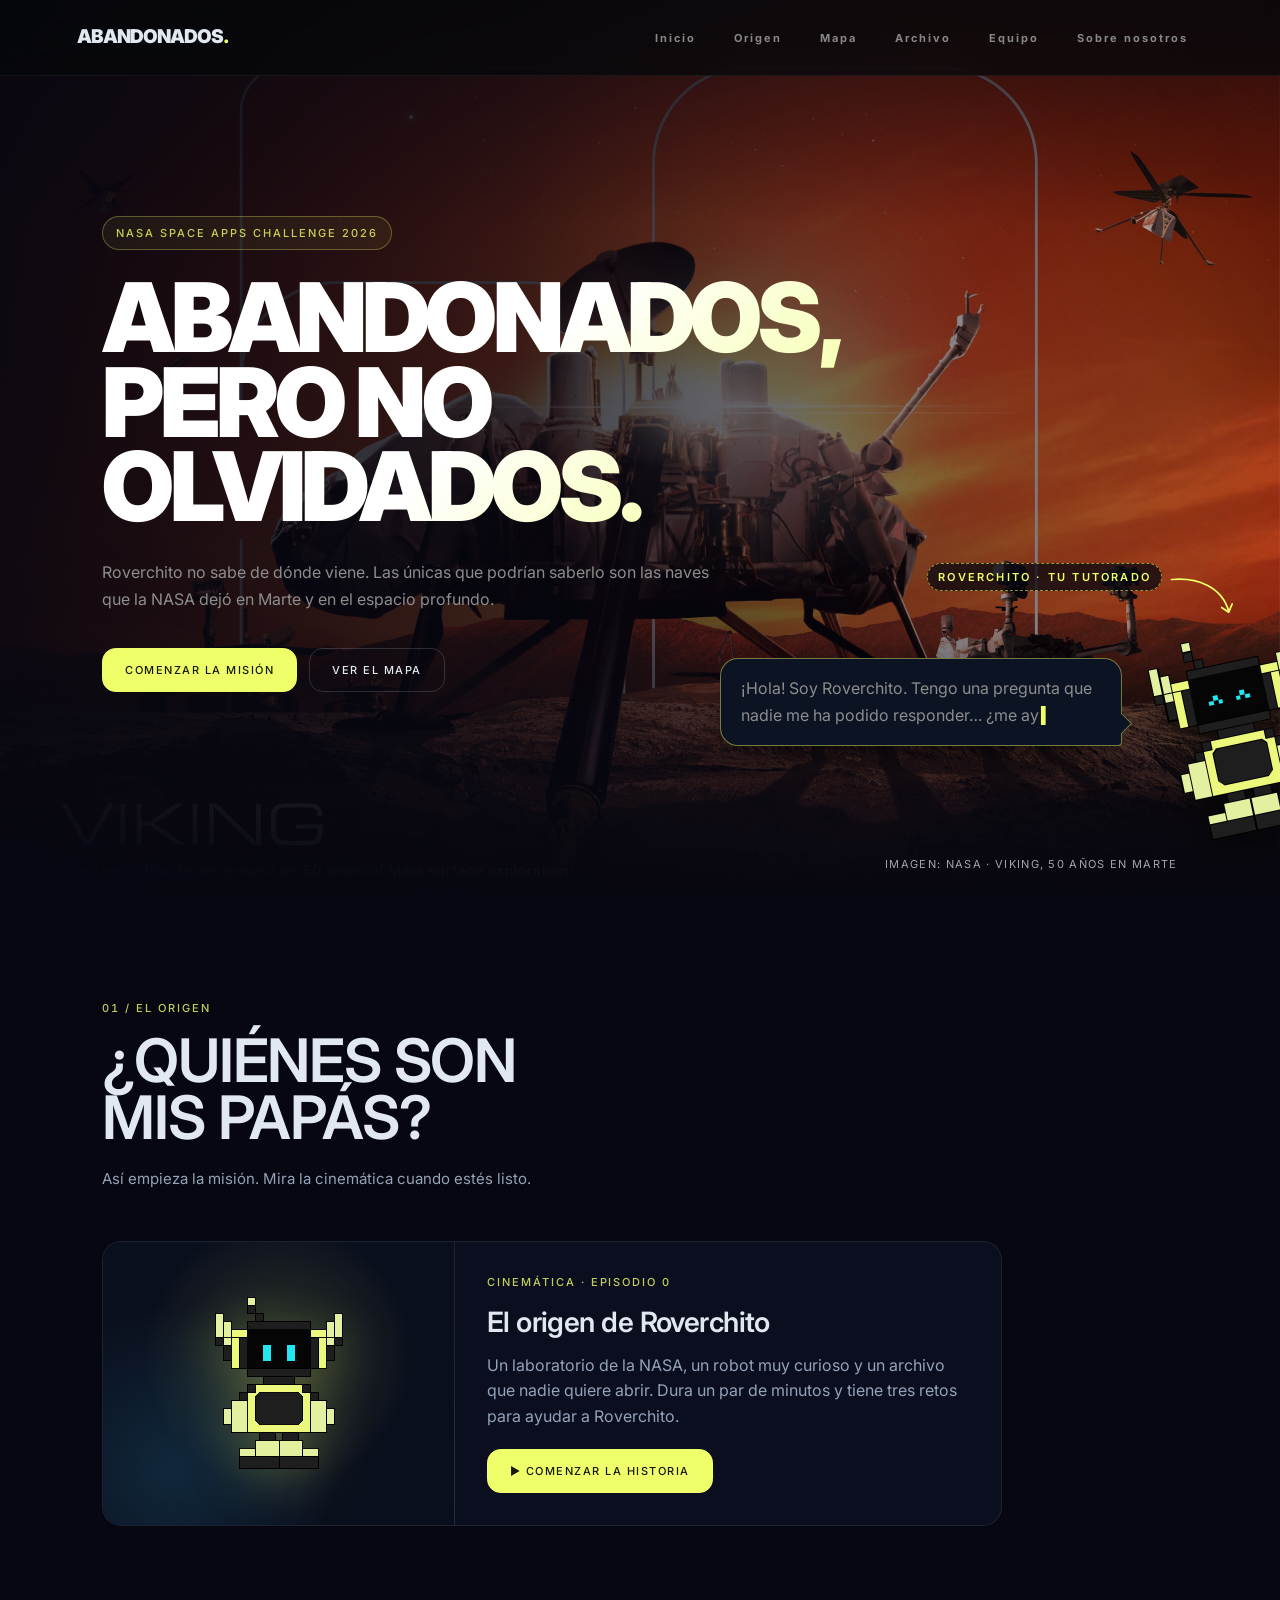
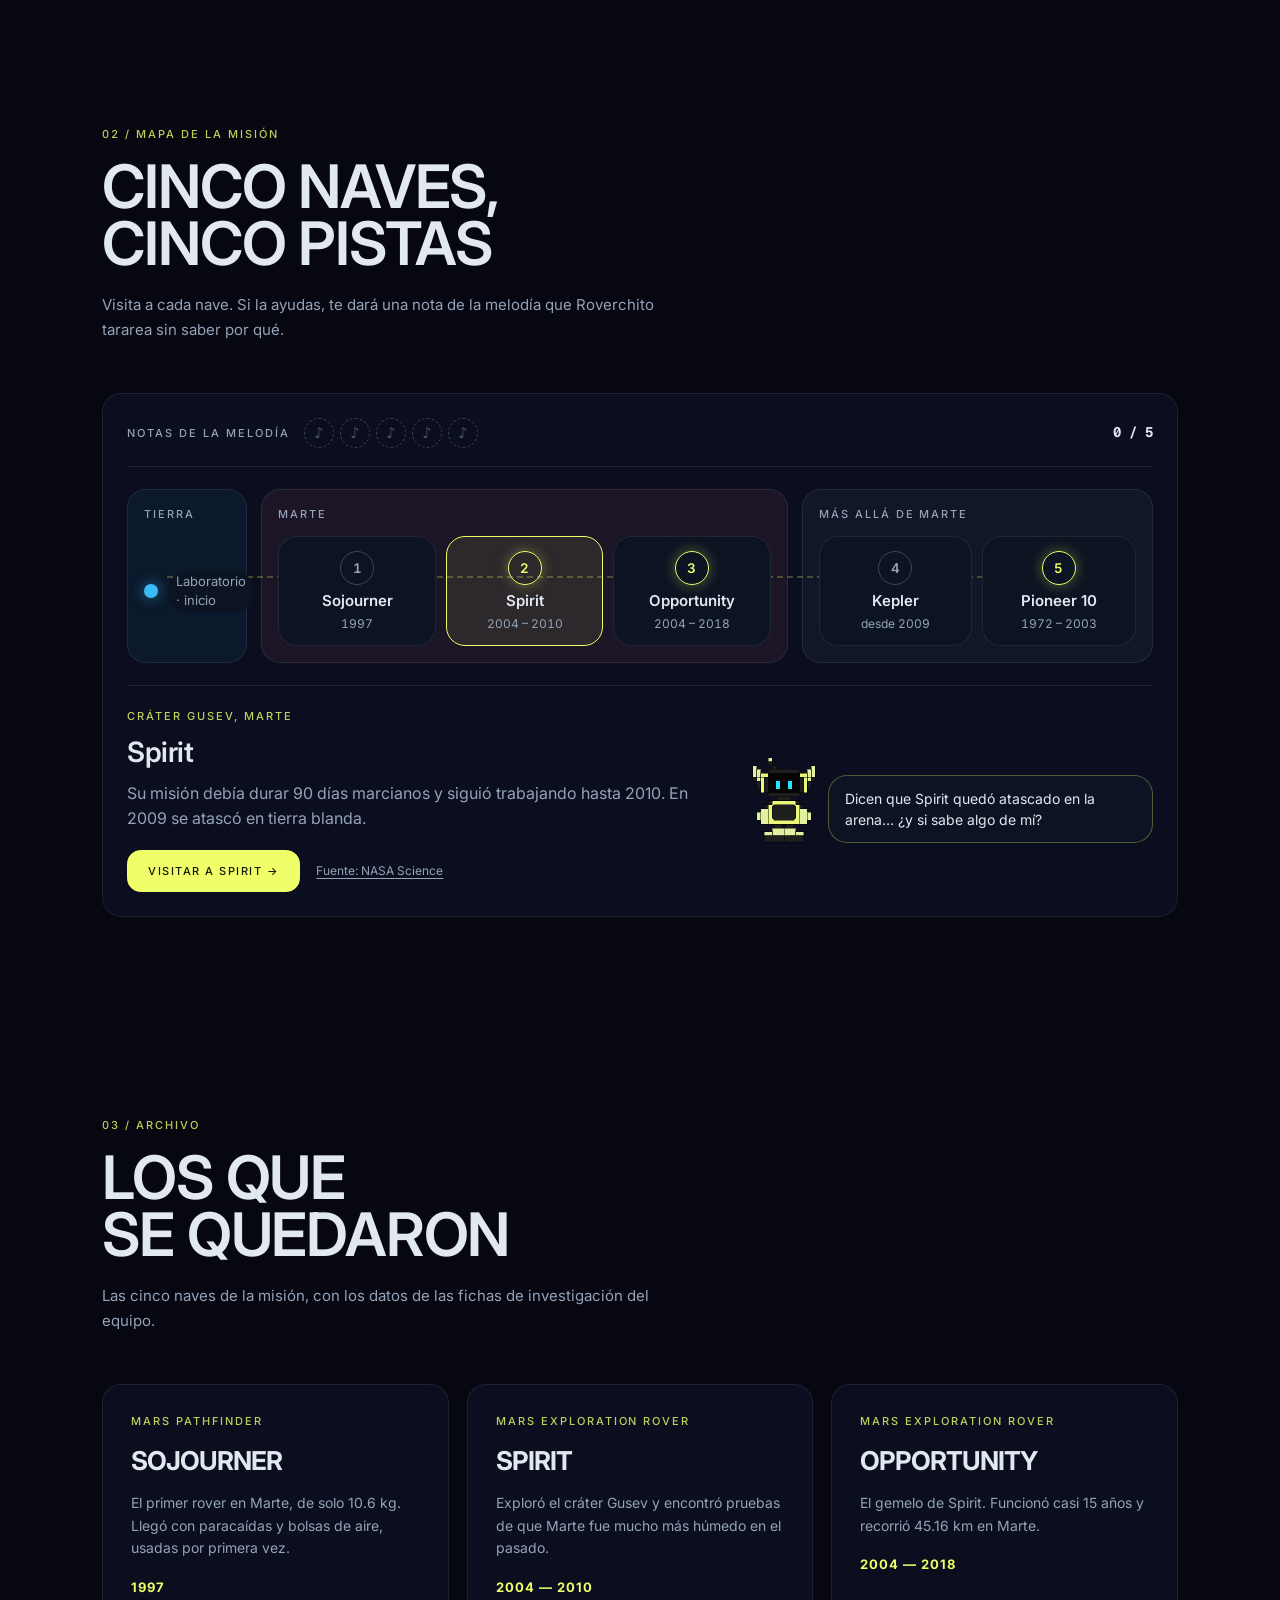
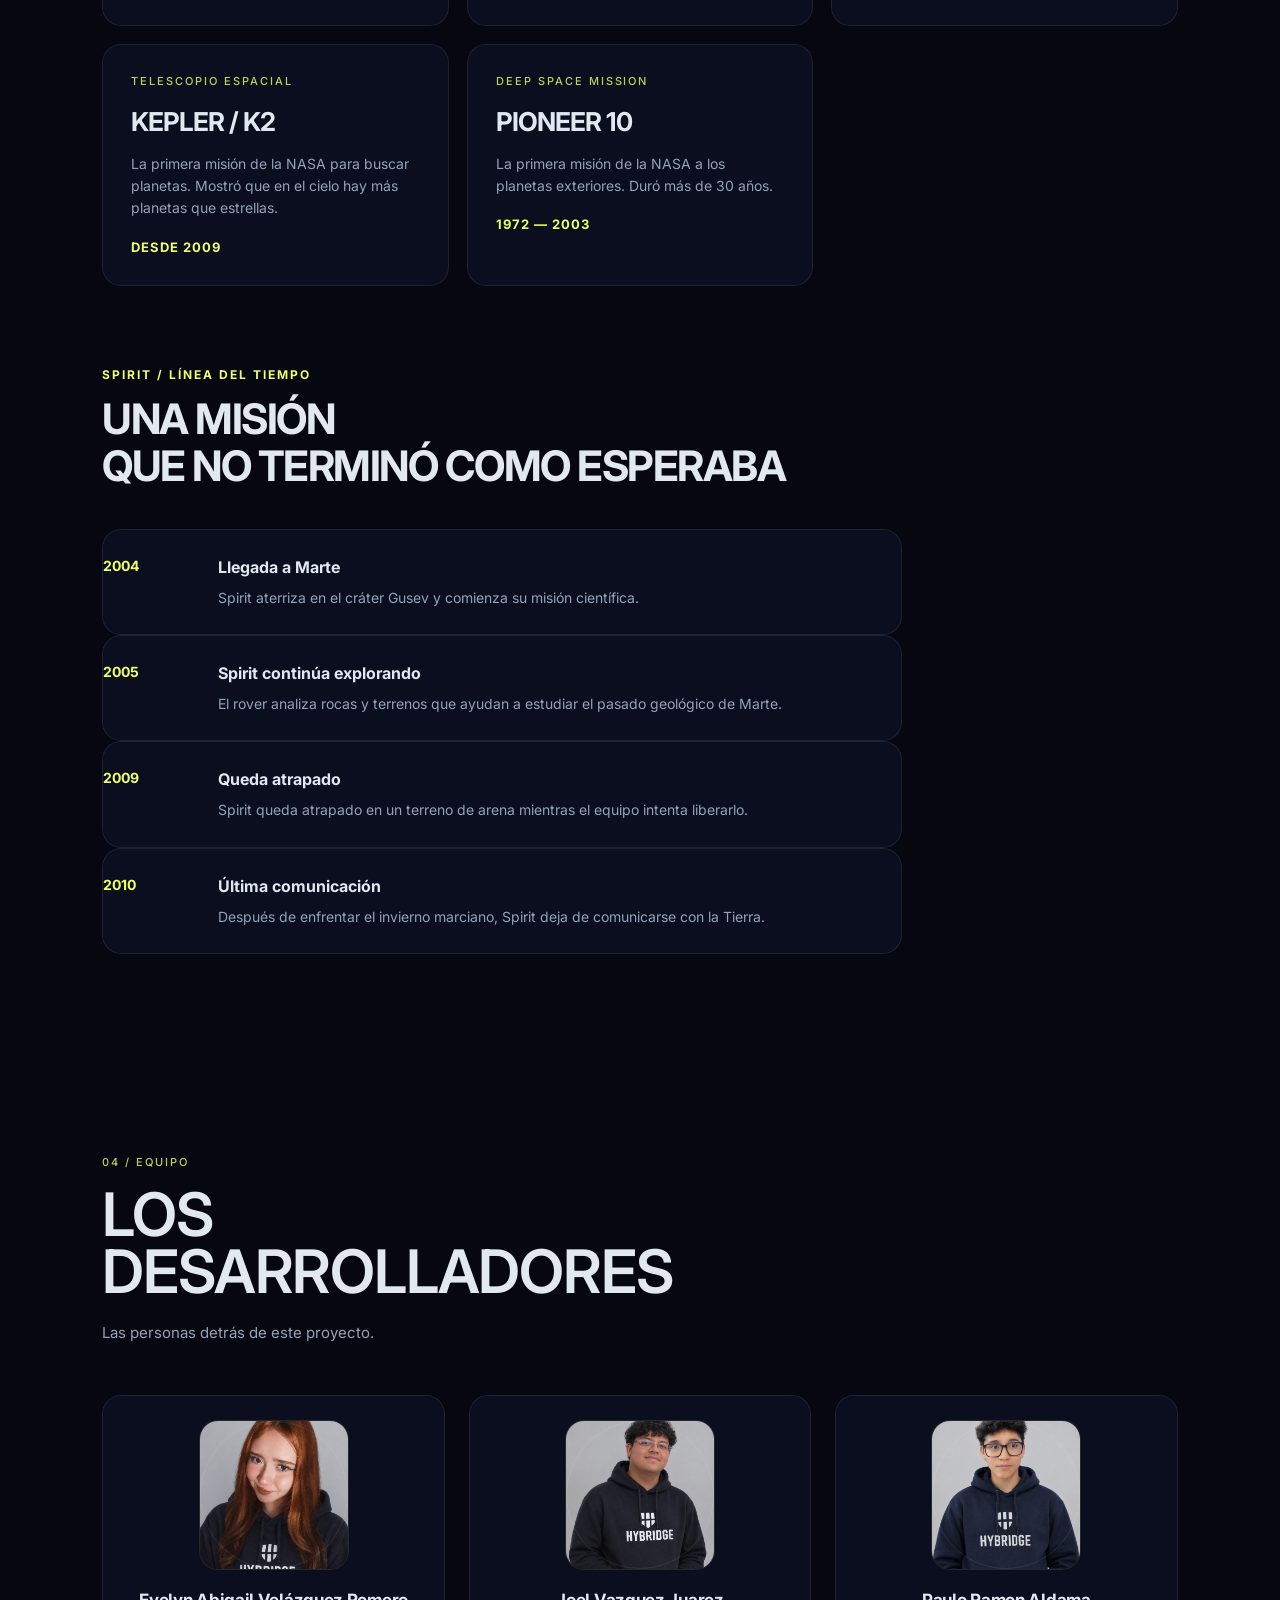
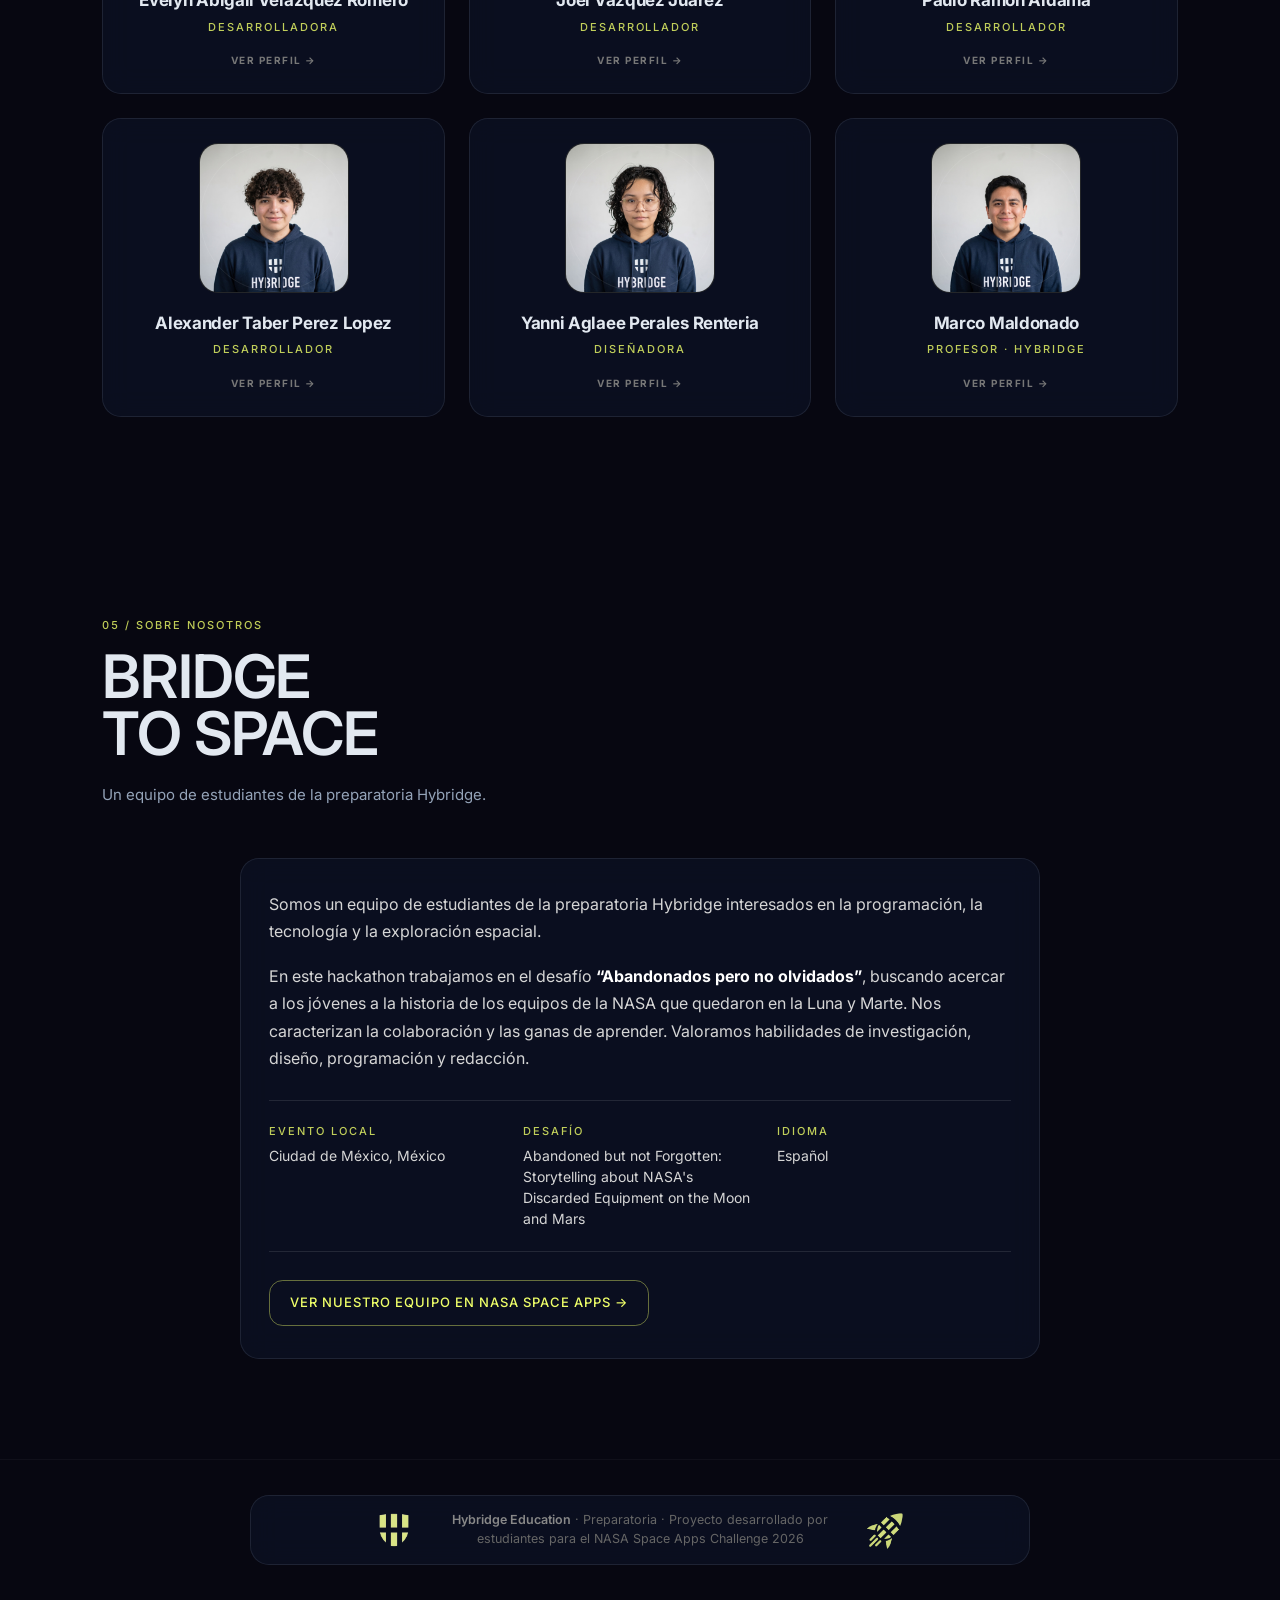
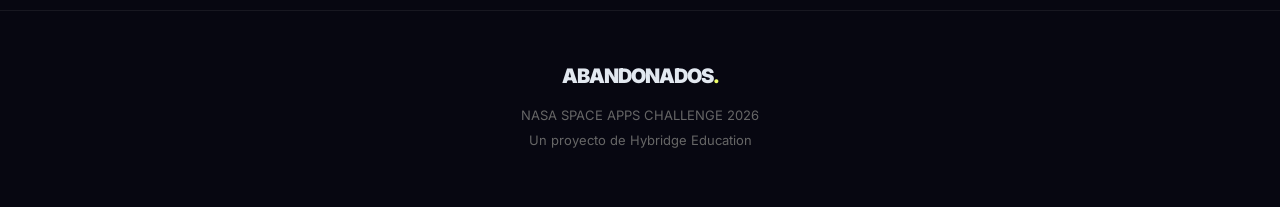
==== commit 81f25211: "Cinemática del origen: menos diálogo y tres retos interactivos - Nuevo tipo de escena 'reto' en el m" ====
--- a/index.html
+++ b/index.html
@@ -205,7 +205,7 @@
             <h3>El origen de Roverchito</h3>
             <p>
                 Un laboratorio de la NASA, un robot muy curioso y un archivo
-                que nadie quiere abrir. Dura alrededor de un minuto y medio.
+                que nadie quiere abrir. Dura un par de minutos y tiene tres retos para ayudar a Roverchito.
             </p>
             <div class="cine-poster-actions">
                 <button class="primary-btn cine-play" type="button" onclick="Cinematica.abrir()">
@@ -221,20 +221,33 @@
 
     <!-- GUION de la cinemática. Sin JavaScript se lee aquí mismo;
          con JavaScript, cinematica.js lo reproduce a pantalla completa.
-         data-type: narrador | roverchito | control | memoria
-         data-place: dónde ocurre la escena · data-note: a quién se dirige -->
+         Tiene tres retos (minijuegos cortos) para que el usuario participe:
+         encender a Roverchito, abrir su memoria y sintonizar a Control de Misión. -->
     <ol class="cine-script" id="cine-script">
 
-        <li data-type="narrador" data-mood="neutral" data-scene="lab" data-place="LABORATORIO DE LA NASA · 2040">
+        <li data-type="narrador" data-off data-mood="neutral" data-scene="lab" data-place="LABORATORIO DE LA NASA · 2040">
             <strong>Narrador:</strong>
-            Roverchito es un robot con pocos meses de vida, todavía en
-            desarrollo y muy curioso. Tú eres la científica o el científico que lo cuida.
+            En un laboratorio de la NASA, un pequeño robot espera a que alguien lo encienda.
+        </li>
+
+        <li data-type="reto" data-reto="encender" data-off data-mood="neutral" data-scene="lab" data-place="LABORATORIO DE LA NASA · 2040">
+            <strong>Reto:</strong>
+            Mantén presionado el botón para encender a Roverchito.
         </li>
 
         <li data-type="roverchito" data-mood="happy" data-scene="lab" data-place="LABORATORIO DE LA NASA · 2040">
             <strong>Roverchito:</strong>
-            ¡Todos los robots del laboratorio tienen en su ficha el nombre
-            de quien los construyó! Voy a revisar mi memoria…
+            ¡Hola! ¿Tú me vas a cuidar? ¡Genial!
+        </li>
+
+        <li data-type="roverchito" data-mood="neutral" data-scene="lab" data-place="LABORATORIO DE LA NASA · 2040">
+            <strong>Roverchito:</strong>
+            Todos los robots guardan en su memoria quién los construyó. Voy a ver la mía…
+        </li>
+
+        <li data-type="reto" data-reto="secuencia" data-mood="neutral" data-scene="file" data-place="MEMORIA INTERNA DE ROVERCHITO">
+            <strong>Reto:</strong>
+            Ayúdalo a abrir su memoria: repite la secuencia de luces.
         </li>
 
         <li data-type="memoria" data-mood="neutral" data-scene="file" data-place="MEMORIA INTERNA DE ROVERCHITO">
@@ -244,22 +257,32 @@
             <span data-label="ORIGEN" data-alert>MÚLTIPLES FUENTES — ACCESO RESTRINGIDO</span>
         </li>
 
-        <li data-type="roverchito" data-mood="sad" data-scene="night" data-place="LABORATORIO DE LA NASA · ESA NOCHE" data-note="TE PREGUNTA A TI">
+        <li data-type="eleccion" data-key="origen_respuesta" data-mood="sad" data-scene="night" data-place="LABORATORIO DE LA NASA · ESA NOCHE" data-note="TE PREGUNTA A TI">
             <strong>Roverchito:</strong>
             Oye… ¿tú sabes quiénes son mis papás?
+            <span data-option="a">No lo sé… pero lo vamos a averiguar.</span>
+            <span data-option="b">Tal vez en Control de Misión lo sepan.</span>
         </li>
 
-        <li data-type="narrador" data-mood="neutral" data-scene="control" data-place="CONTROL DE MISIÓN · AL DÍA SIGUIENTE">
-            <strong>Narrador:</strong>
-            Al día siguiente, Roverchito y tú van juntos a Control de Misión
-            a buscar respuestas.
+        <li data-type="roverchito" data-if="origen_respuesta=a" data-mood="happy" data-scene="night" data-place="LABORATORIO DE LA NASA · ESA NOCHE">
+            <strong>Roverchito:</strong>
+            ¿Juntos? ¡Trato hecho!
+        </li>
+
+        <li data-type="roverchito" data-if="origen_respuesta=b" data-mood="happy" data-scene="night" data-place="LABORATORIO DE LA NASA · ESA NOCHE">
+            <strong>Roverchito:</strong>
+            ¡Buena idea! Mañana les preguntamos.
+        </li>
+
+        <li data-type="reto" data-reto="sintonizar" data-mood="neutral" data-scene="control" data-place="CONTROL DE MISIÓN · AL DÍA SIGUIENTE">
+            <strong>Reto:</strong>
+            Sintoniza la señal de Control de Misión.
         </li>
 
         <li data-type="control" data-mood="neutral" data-scene="control" data-place="CONTROL DE MISIÓN · AL DÍA SIGUIENTE">
             <strong>Control de Misión:</strong>
-            No podemos abrir tu archivo todavía. Pero las naves que enviamos
-            a Marte y al espacio profundo podrían saber de dónde vienes.
-            Muchas siguen allá, en silencio. Ve a visitarlas.
+            No podemos abrir tu archivo todavía. Pero las naves que enviamos a Marte
+            y al espacio profundo podrían saber de dónde vienes. Ve a visitarlas.
         </li>
 
         <li data-type="roverchito" data-mood="happy" data-scene="space" data-place="RUMBO A LA MISIÓN" data-note="TE PREGUNTA A TI">
--- a/style.css
+++ b/style.css
@@ -4130,3 +4130,290 @@
 .cine-voice[aria-pressed="false"] {
     color: rgba(255, 255, 255, 0.55);
 }
+
+
+/* =========================================
+   CINEMÁTICA — RETOS (minijuegos cortos)
+========================================= */
+
+.cine {
+    --voz-reto: #f472b6;
+}
+
+.cine[data-type="reto"] .cine-tag {
+    color: var(--voz-reto);
+}
+
+.cine[data-type="reto"] .cine-box {
+    background: rgba(244, 114, 182, 0.08);
+    border: 2px dashed var(--voz-reto);
+    border-radius: 16px;
+}
+
+.cine[data-type="reto"] .cine-text {
+    font-size: clamp(17px, 2vw, 22px);
+}
+
+/* Roverchito apagado: oscuro y sin brillo hasta que lo encienden */
+.cine.is-off .cine-avatar svg {
+    filter: grayscale(1) brightness(0.35);
+    transition: filter 0.8s ease;
+}
+
+.cine-avatar svg {
+    transition: filter 0.8s ease;
+}
+
+.cine-reto {
+    margin-top: 18px;
+    padding: 18px;
+
+    background: rgba(5, 7, 12, 0.7);
+    border: 1px solid rgba(244, 114, 182, 0.35);
+    border-radius: 16px;
+
+    animation: cineCaptionIn 0.4s ease-out;
+}
+
+.cine-reto[hidden] {
+    display: none;
+}
+
+.cine-reto.is-won {
+    border-color: var(--voz-roverchito);
+    box-shadow: 0 0 30px rgba(239, 255, 105, 0.25);
+}
+
+.reto-area {
+    display: grid;
+    justify-items: center;
+    gap: 16px;
+}
+
+.reto-foot {
+    display: flex;
+    align-items: center;
+    justify-content: space-between;
+    gap: 12px;
+
+    margin-top: 16px;
+}
+
+.reto-msg {
+    font-size: 14px;
+    font-weight: 600;
+    color: #fff;
+}
+
+.cine-reto.is-won .reto-msg {
+    color: var(--voz-roverchito);
+}
+
+.reto-skip {
+    padding: 6px 12px;
+
+    color: rgba(255, 255, 255, 0.7);
+    font-family: inherit;
+    font-size: 11px;
+
+    background: transparent;
+    border: 1px solid rgba(255, 255, 255, 0.2);
+    border-radius: 8px;
+    cursor: pointer;
+}
+
+.reto-skip:hover,
+.reto-skip:focus-visible {
+    color: #fff;
+    border-color: var(--voz-reto);
+}
+
+/* Barra de progreso del reto */
+.reto-meter {
+    width: 100%;
+    max-width: 360px;
+    height: 10px;
+    overflow: hidden;
+
+    background: rgba(255, 255, 255, 0.1);
+    border-radius: 999px;
+}
+
+.reto-meter i {
+    display: block;
+    width: 0;
+    height: 100%;
+
+    background: linear-gradient(90deg, var(--voz-reto), var(--voz-roverchito));
+    border-radius: 999px;
+    box-shadow: 0 0 12px rgba(239, 255, 105, 0.5);
+}
+
+/* --- Encender: botón que se mantiene presionado --- */
+.reto-power {
+    --charge: 0;
+
+    display: grid;
+    place-items: center;
+    gap: 4px;
+
+    width: 128px;
+    height: 128px;
+
+    color: #fff;
+    font-family: inherit;
+
+    background:
+        radial-gradient(circle, rgba(239, 255, 105, calc(var(--charge) * 0.5)), transparent 70%),
+        #12141c;
+    border: 3px solid var(--voz-reto);
+    border-radius: 50%;
+    cursor: pointer;
+    touch-action: none;
+    user-select: none;
+    -webkit-user-select: none;
+
+    box-shadow: 0 0 calc(10px + var(--charge) * 40px) rgba(239, 255, 105, calc(0.2 + var(--charge) * 0.6));
+    transition: transform 0.15s ease;
+}
+
+.reto-power.is-holding {
+    transform: scale(0.94);
+    border-color: var(--voz-roverchito);
+}
+
+.reto-power-icon {
+    font-size: 38px;
+    line-height: 1;
+}
+
+.reto-power-label {
+    font-size: 9px;
+    letter-spacing: 0.14em;
+}
+
+/* --- Secuencia: cuadrícula de bloques de memoria --- */
+.reto-grid {
+    display: grid;
+    grid-template-columns: repeat(3, 64px);
+    gap: 10px;
+}
+
+.reto-cell {
+    width: 64px;
+    height: 64px;
+
+    background: #0e1a22;
+    border: 2px solid rgba(103, 232, 249, 0.35);
+    border-radius: 12px;
+    cursor: pointer;
+    transition: background-color 0.15s ease, box-shadow 0.15s ease, transform 0.1s ease;
+}
+
+.reto-cell:hover,
+.reto-cell:focus-visible {
+    border-color: var(--voz-memoria);
+}
+
+.reto-cell:active {
+    transform: scale(0.94);
+}
+
+.reto-cell.is-lit {
+    background: var(--voz-memoria);
+    box-shadow: 0 0 24px rgba(103, 232, 249, 0.9);
+}
+
+.reto-area.is-showing .reto-cell {
+    cursor: default;
+}
+
+.reto-area.is-wrong .reto-grid {
+    animation: cineShake 0.45s ease-in-out;
+}
+
+/* --- Sintonizar: ondas y perilla --- */
+.reto-wave {
+    width: 100%;
+    max-width: 360px;
+    height: auto;
+
+    background: rgba(14, 165, 233, 0.06);
+    border: 1px solid rgba(125, 211, 252, 0.3);
+    border-radius: 10px;
+}
+
+.reto-wave path {
+    fill: none;
+    stroke-width: 3;
+    stroke-linecap: round;
+}
+
+.reto-wave-target {
+    stroke: rgba(125, 211, 252, 0.55);
+    stroke-dasharray: 6 6;
+}
+
+.reto-wave-mine {
+    stroke: var(--voz-reto);
+}
+
+.reto-area.is-close .reto-wave-mine {
+    stroke: var(--voz-roverchito);
+}
+
+.reto-knob {
+    display: grid;
+    gap: 6px;
+
+    width: 100%;
+    max-width: 360px;
+
+    font-size: 11px;
+    letter-spacing: 0.16em;
+    color: rgba(255, 255, 255, 0.7);
+}
+
+.reto-knob input {
+    width: 100%;
+    accent-color: var(--voz-reto);
+    cursor: pointer;
+}
+
+@media (max-width: 700px) {
+    .cine-reto {
+        padding: 14px;
+    }
+
+    .reto-grid {
+        grid-template-columns: repeat(3, 54px);
+    }
+
+    .reto-cell {
+        width: 54px;
+        height: 54px;
+    }
+
+    .reto-power {
+        width: 110px;
+        height: 110px;
+    }
+}
+
+@media (prefers-reduced-motion: reduce) {
+    .cine-reto,
+    .reto-area.is-wrong .reto-grid {
+        animation: none;
+    }
+}
+
+/* El reto conserva su estilo aunque la escena sea de memoria o de Control de Misión */
+.cine[data-type="reto"] .cine-tag .cine-speaker {
+    color: var(--voz-reto);
+}
+
+.cine[data-type="reto"] .cine-text {
+    font-family: var(--font-sans);
+    letter-spacing: normal;
+    color: #fff;
+}
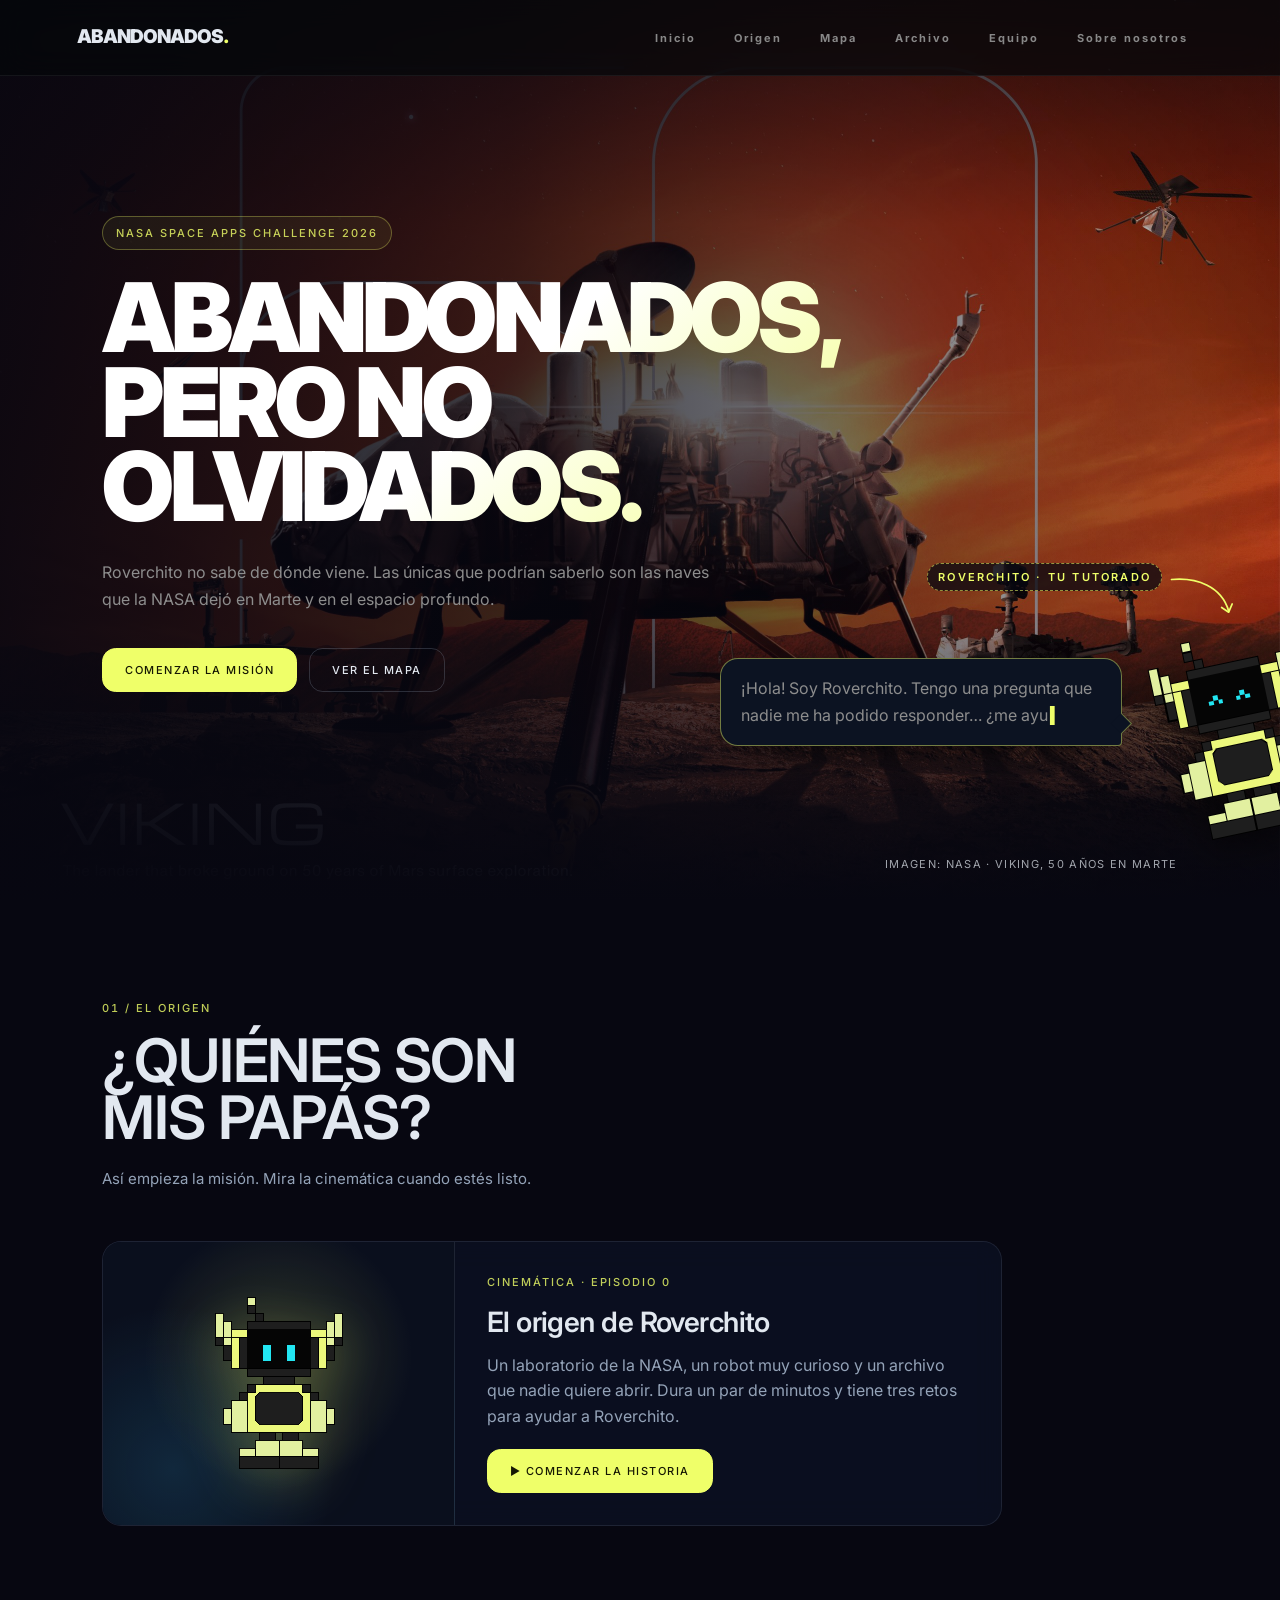
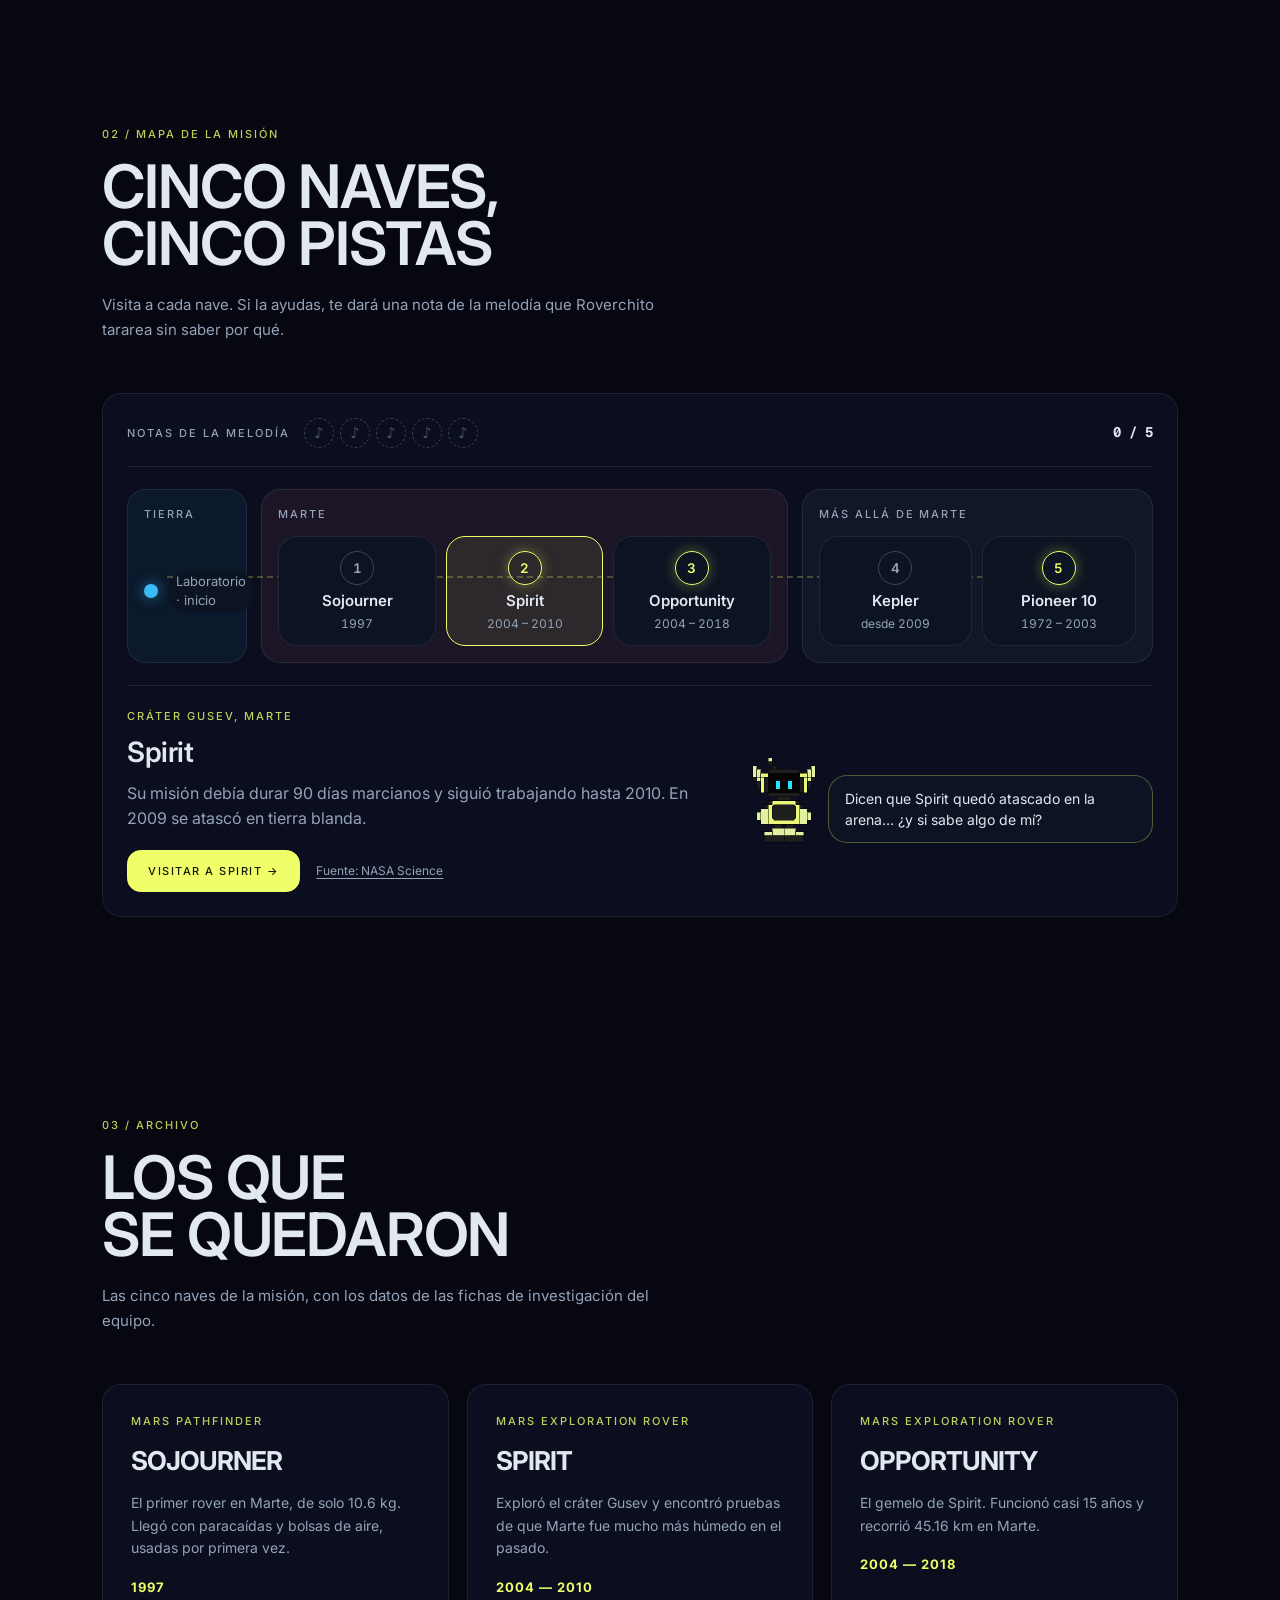
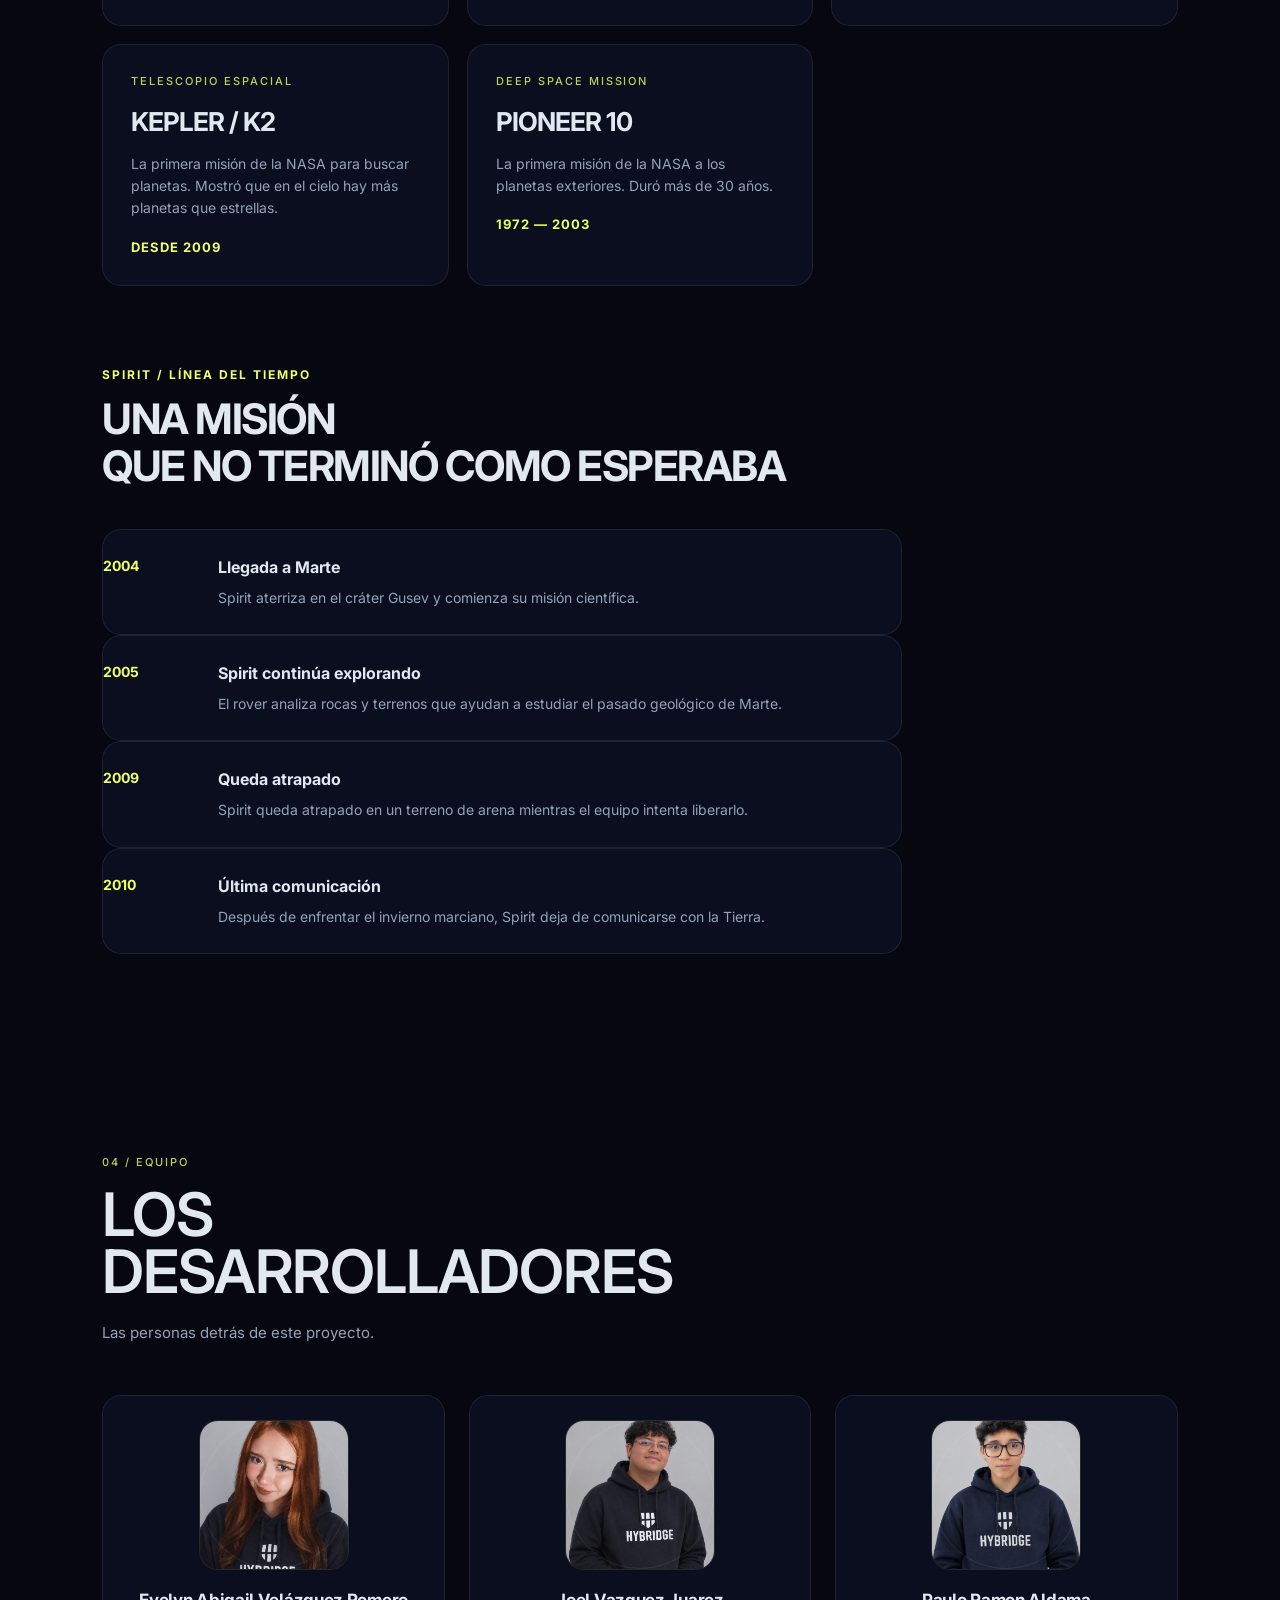
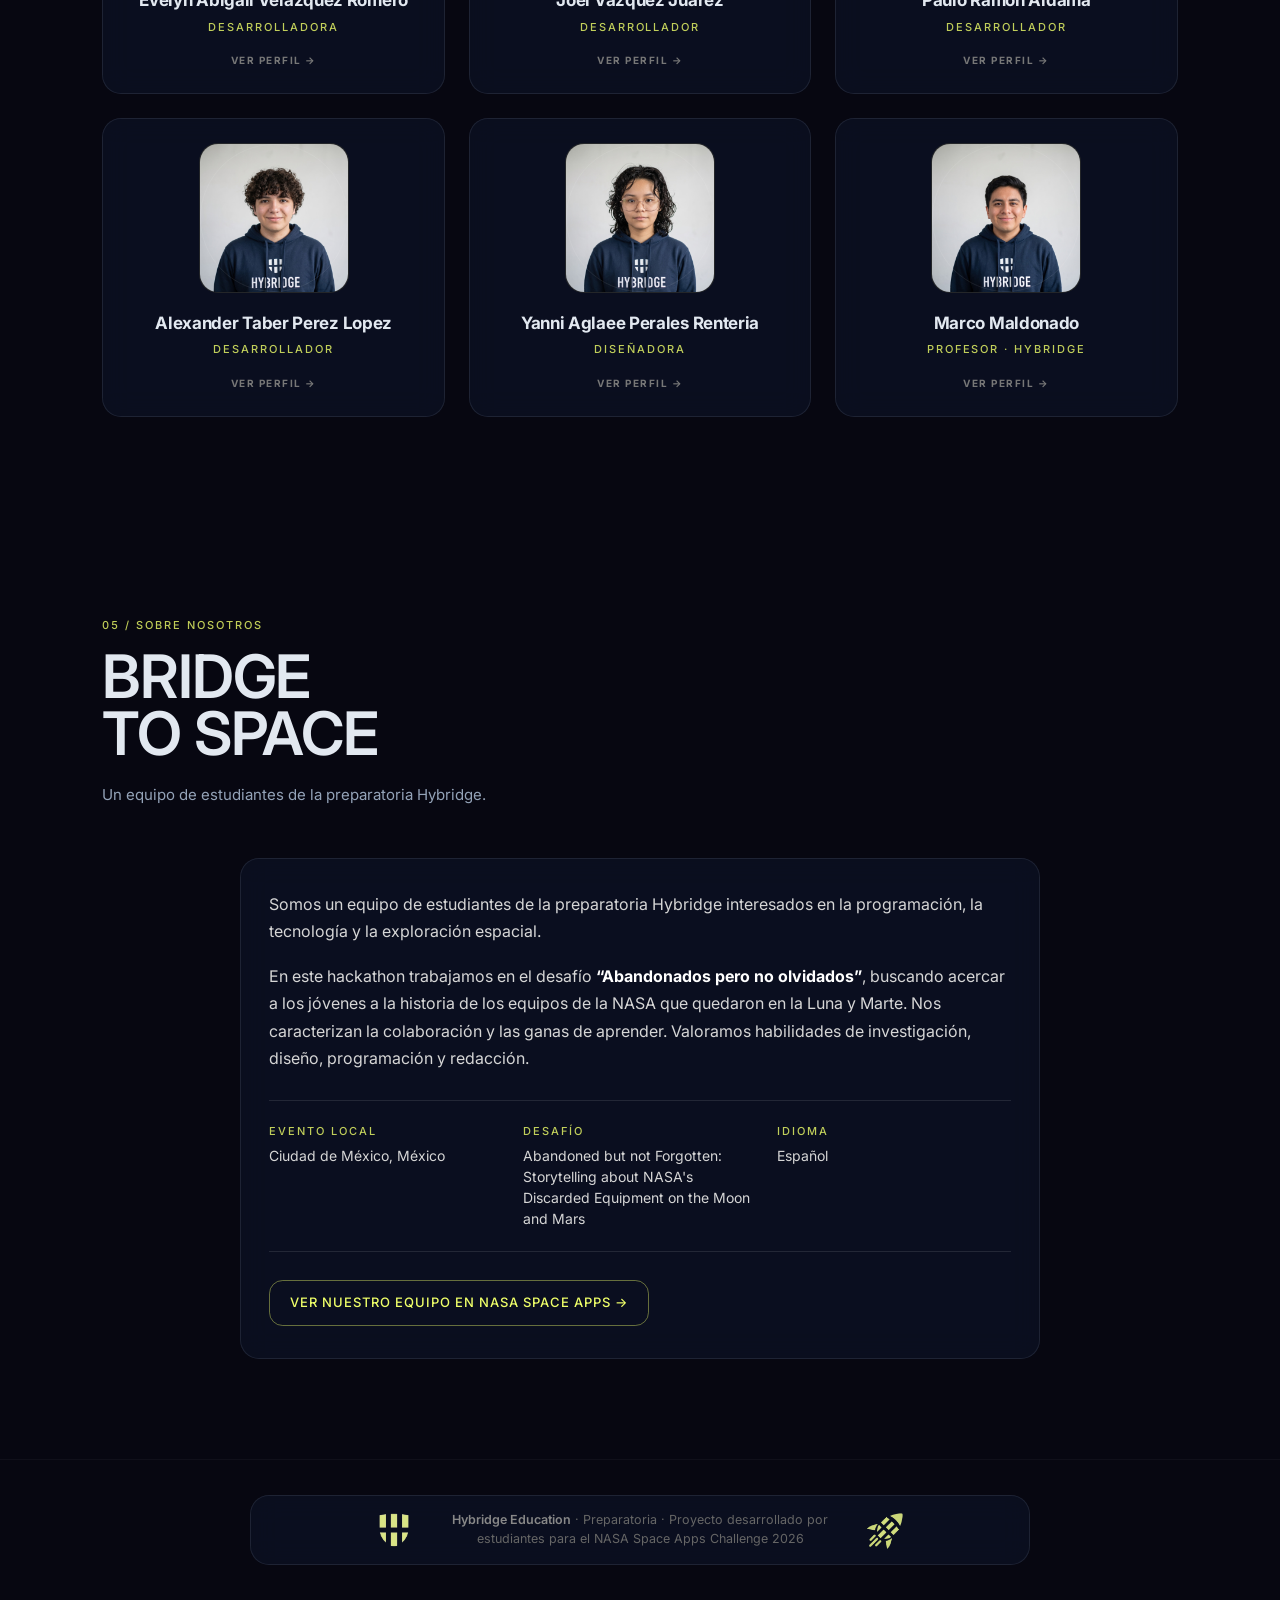
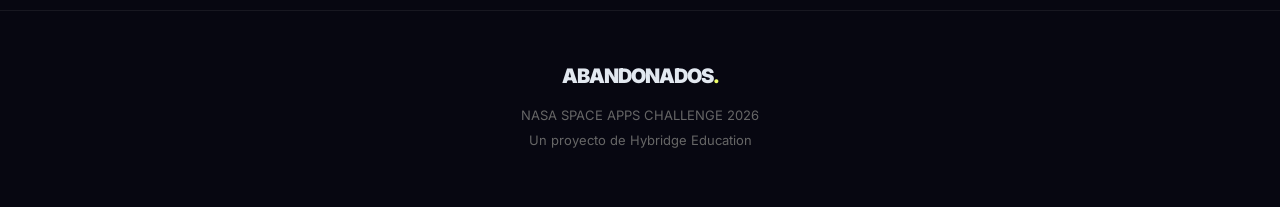
==== commit d3e71dd3: "Origen: quita "Te ayudo si me ayudas" de la cinemática Era una idea de diseño de las misiones, no un" ====
--- a/index.html
+++ b/index.html
@@ -287,7 +287,7 @@
 
         <li data-type="roverchito" data-mood="happy" data-scene="space" data-place="RUMBO A LA MISIÓN" data-note="TE PREGUNTA A TI">
             <strong>Roverchito:</strong>
-            ¿Vienes conmigo? ¡Te ayudo si me ayudas!
+            ¿Vienes conmigo?
         </li>
 
     </ol>
